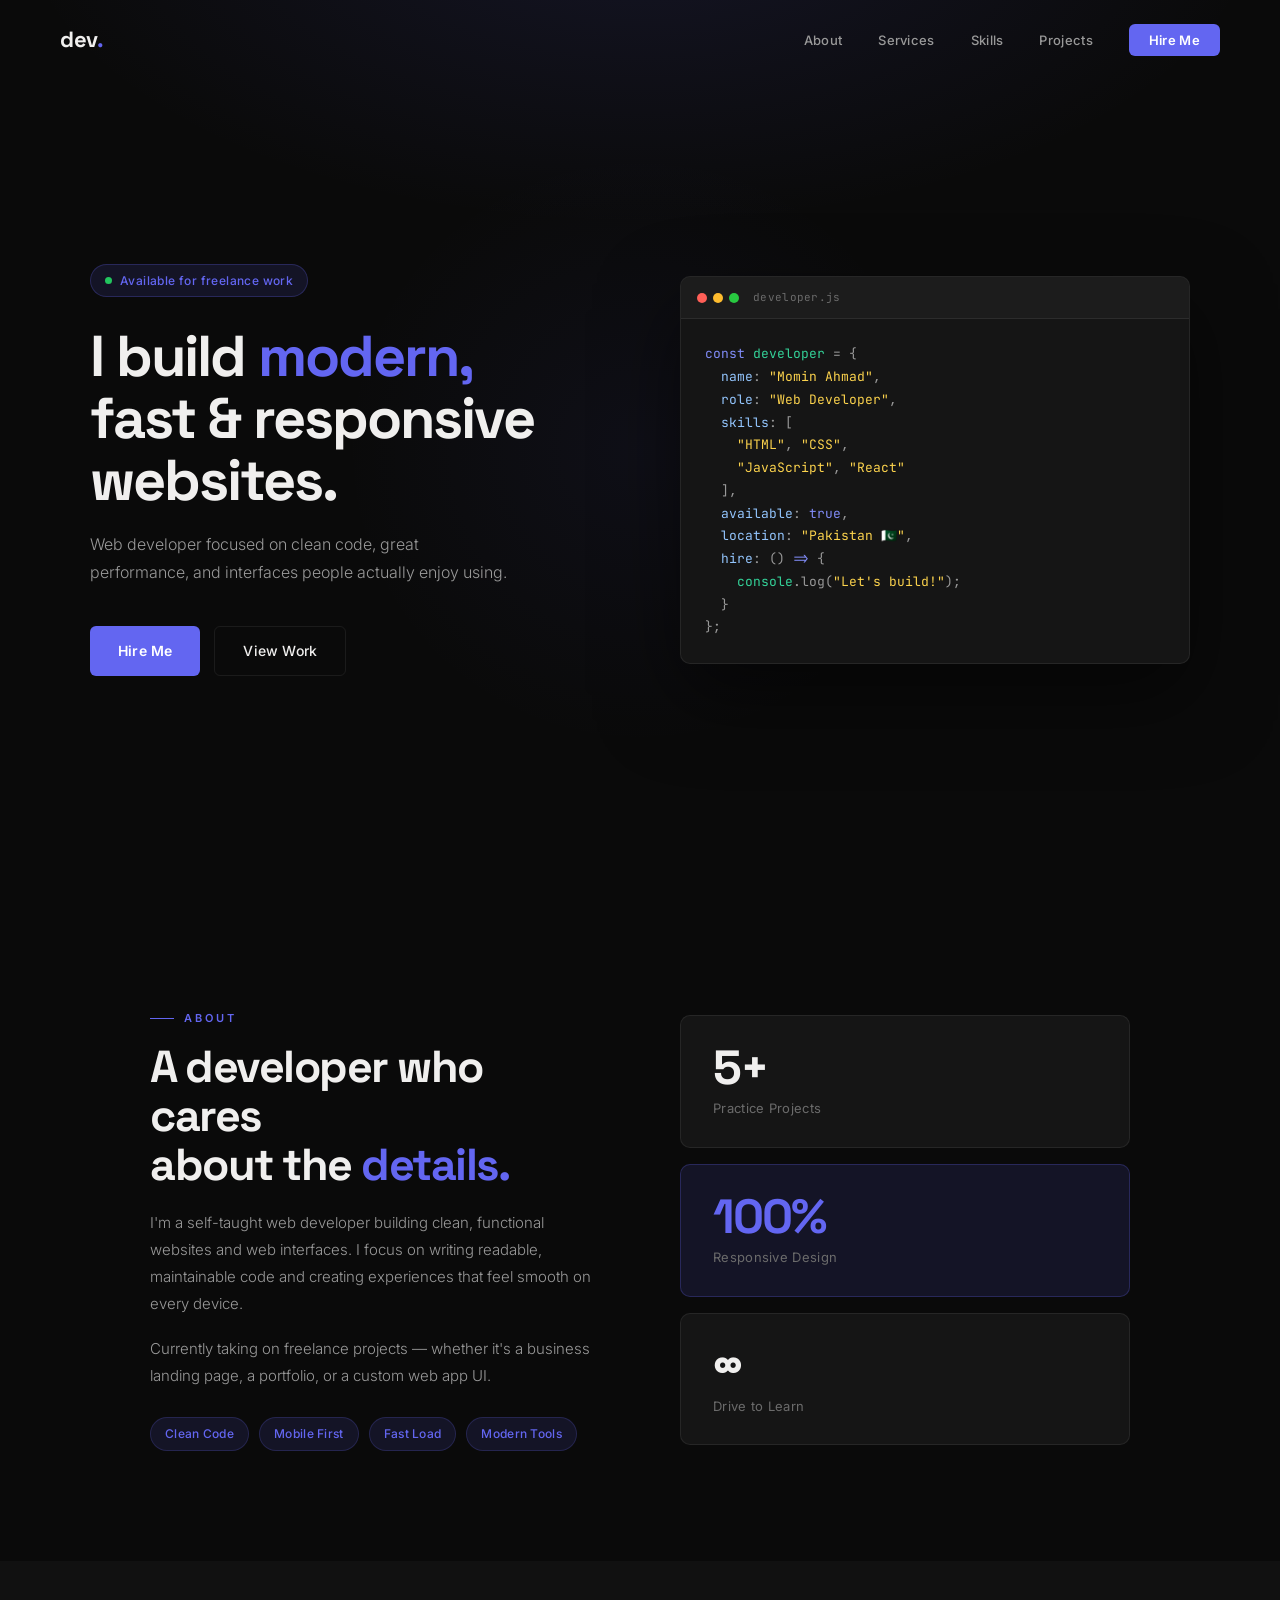
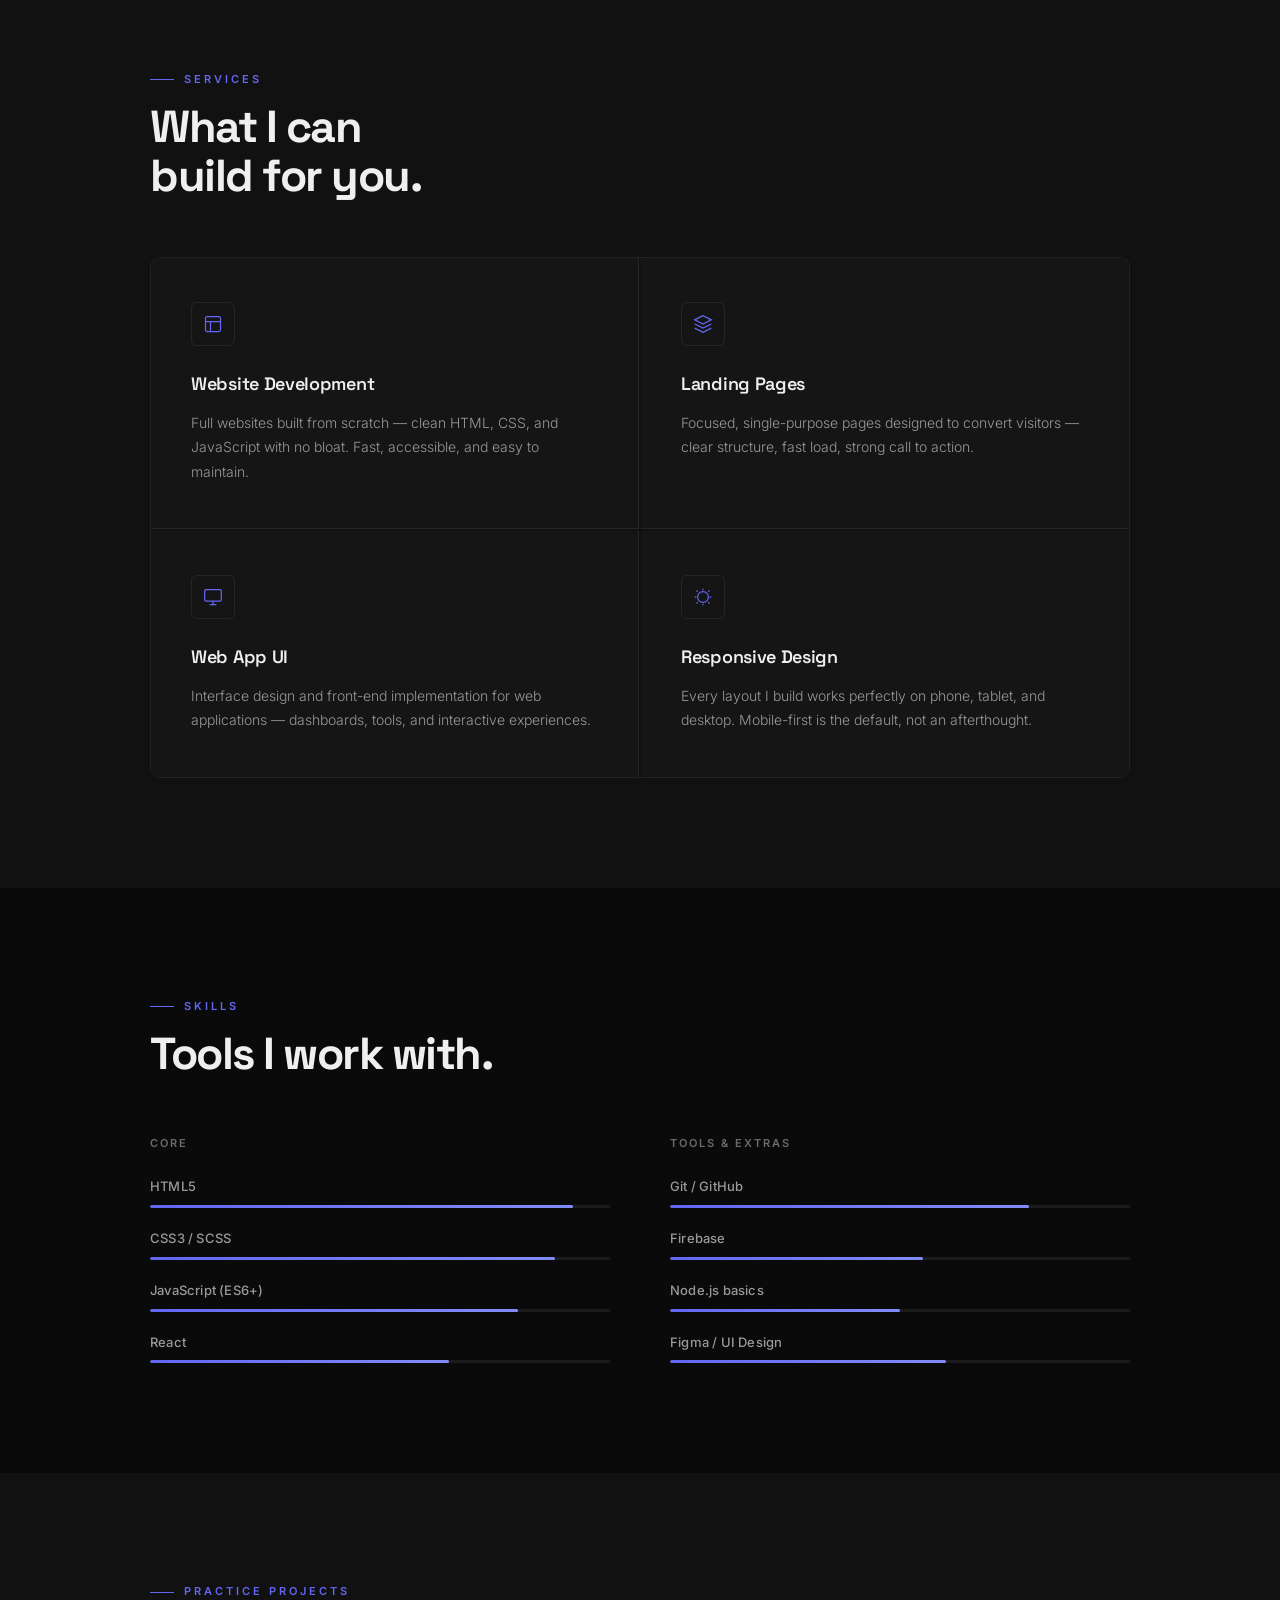
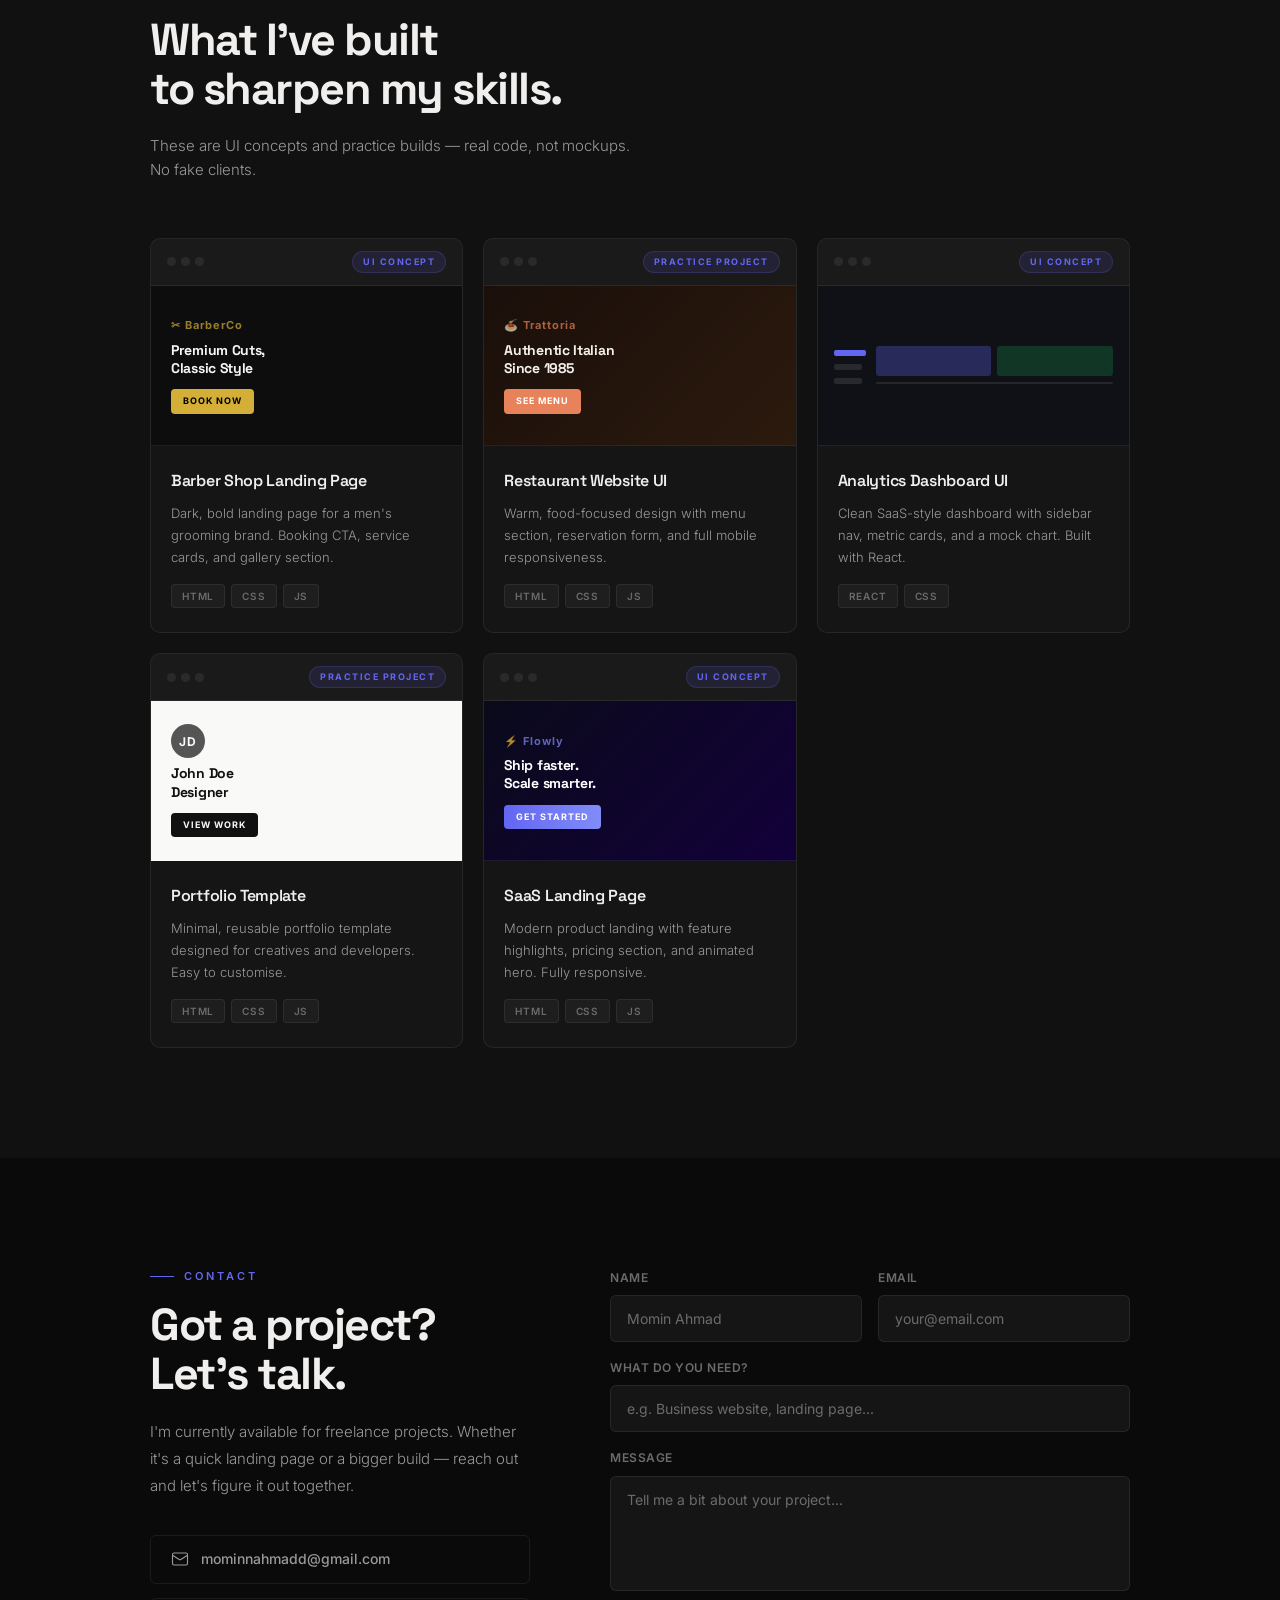
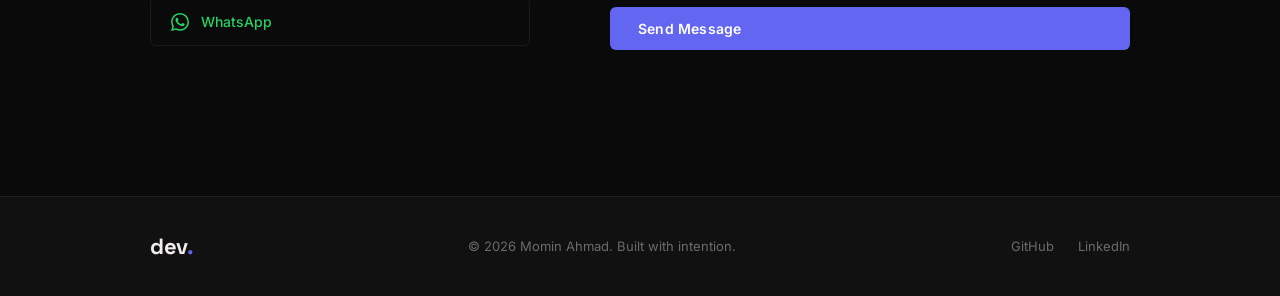
==== index.html @ bde713b8 "Add files via upload" ====
<!DOCTYPE html>
<html lang="en">
<head>
  <meta charset="UTF-8">
  <meta name="viewport" content="width=device-width, initial-scale=1.0">
  <title>YMomin Ahmad — Web Developer</title>
  <link rel="preconnect" href="https://fonts.googleapis.com">
  <link rel="preconnect" href="https://fonts.gstatic.com" crossorigin>
  <link href="https://fonts.googleapis.com/css2?family=Space+Grotesk:wght@300;400;500;600;700&family=Inter:wght@300;400;500&family=JetBrains+Mono:wght@400;500&display=swap" rel="stylesheet">
  <link rel="stylesheet" href="style.css">
</head>
<body>

  <!-- NAV -->
  <nav id="navbar">
    <a href="#home" class="nav-logo">dev<span class="logo-dot">.</span></a>
    <button class="hamburger" id="hamburger" aria-label="Toggle menu">
      <span></span><span></span><span></span>
    </button>
    <ul class="nav-links" id="navLinks">
      <li><a href="#about">About</a></li>
      <li><a href="#services">Services</a></li>
      <li><a href="#skills">Skills</a></li>
      <li><a href="#projects">Projects</a></li>
      <li><a href="#contact" class="nav-hire">Hire Me</a></li>
    </ul>
  </nav>
  <div class="nav-backdrop" id="navBackdrop"></div>

  <!-- HERO -->
  <section id="home">
    <div class="hero-noise"></div>
    <div class="hero-glow"></div>
    <div class="hero-content">
      <div class="hero-left">
        <div class="hero-tag">
          <span class="pulse-dot"></span>
          Available for freelance work
        </div>
        <h1 class="hero-heading">
          I build <span class="accent-text">modern,</span><br>
          fast &amp; responsive<br>
          websites.
        </h1>
        <p class="hero-sub">
          Web developer focused on clean code, great performance,
          and interfaces people actually enjoy using.
        </p>
        <div class="hero-actions">
          <a href="#contact" class="btn-primary">Hire Me</a>
          <a href="#projects" class="btn-ghost">View Work</a>
        </div>
      </div>
      <div class="hero-right">
        <div class="code-card">
          <div class="code-card-header">
            <span class="dot red"></span>
            <span class="dot yellow"></span>
            <span class="dot green"></span>
            <span class="code-filename">developer.js</span>
          </div>
          <pre class="code-body"><span class="kw">const</span> <span class="fn">developer</span> = {
  <span class="prop">name</span>: <span class="str">"Momin Ahmad"</span>,
  <span class="prop">role</span>: <span class="str">"Web Developer"</span>,
  <span class="prop">skills</span>: [
    <span class="str">"HTML"</span>, <span class="str">"CSS"</span>,
    <span class="str">"JavaScript"</span>, <span class="str">"React"</span>
  ],
  <span class="prop">available</span>: <span class="kw">true</span>,
  <span class="prop">location</span>: <span class="str">"Pakistan 🇵🇰"</span>,
  <span class="prop">hire</span>: () <span class="kw">=></span> {
    <span class="fn">console</span>.log(<span class="str">"Let's build!"</span>);
  }
};</pre>
        </div>
      </div>
    </div>
    
  </section>

  <!-- ABOUT -->
  <section id="about">
    <div class="container">
      <div class="about-grid">
        <div class="about-left reveal">
          <p class="section-eyebrow">About</p>
          <h2 class="section-heading">A developer who cares<br>about the <em>details.</em></h2>
          <p class="body-text">
            I'm a self-taught web developer building clean, functional websites
            and web interfaces. I focus on writing readable, maintainable code
            and creating experiences that feel smooth on every device.
          </p>
          <p class="body-text">
            Currently taking on freelance projects — whether it's a business
            landing page, a portfolio, or a custom web app UI.
          </p>
          <div class="about-chips">
            <span class="chip">Clean Code</span>
            <span class="chip">Mobile First</span>
            <span class="chip">Fast Load</span>
            <span class="chip">Modern Tools</span>
          </div>
        </div>
        <div class="about-right reveal reveal-delay">
          <div class="stat-stack">
            <div class="stat-box">
              <div class="stat-num">5+</div>
              <div class="stat-label">Practice Projects</div>
            </div>
            <div class="stat-box accent-box">
              <div class="stat-num">100%</div>
              <div class="stat-label">Responsive Design</div>
            </div>
            <div class="stat-box">
              <div class="stat-num">∞</div>
              <div class="stat-label">Drive to Learn</div>
            </div>
          </div>
        </div>
      </div>
    </div>
  </section>

  <!-- SERVICES -->
  <section id="services" class="alt-bg">
    <div class="container">
      <p class="section-eyebrow reveal">Services</p>
      <h2 class="section-heading reveal">What I can<br>build for you.</h2>
      <div class="services-grid">

        <div class="service-card reveal">
          <div class="svc-icon">
            <svg viewBox="0 0 24 24" fill="none" stroke="currentColor" stroke-width="1.5"><rect x="3" y="3" width="18" height="18" rx="2"/><path d="M3 9h18"/><path d="M9 21V9"/></svg>
          </div>
          <h3 class="svc-title">Website Development</h3>
          <p class="svc-desc">Full websites built from scratch — clean HTML, CSS, and JavaScript with no bloat. Fast, accessible, and easy to maintain.</p>
        </div>

        <div class="service-card reveal reveal-delay">
          <div class="svc-icon">
            <svg viewBox="0 0 24 24" fill="none" stroke="currentColor" stroke-width="1.5"><path d="M12 2L2 7l10 5 10-5-10-5z"/><path d="M2 17l10 5 10-5"/><path d="M2 12l10 5 10-5"/></svg>
          </div>
          <h3 class="svc-title">Landing Pages</h3>
          <p class="svc-desc">Focused, single-purpose pages designed to convert visitors — clear structure, fast load, strong call to action.</p>
        </div>

        <div class="service-card reveal reveal-delay-2">
          <div class="svc-icon">
            <svg viewBox="0 0 24 24" fill="none" stroke="currentColor" stroke-width="1.5"><rect x="2" y="3" width="20" height="14" rx="2"/><path d="M8 21h8M12 17v4"/></svg>
          </div>
          <h3 class="svc-title">Web App UI</h3>
          <p class="svc-desc">Interface design and front-end implementation for web applications — dashboards, tools, and interactive experiences.</p>
        </div>

        <div class="service-card reveal">
          <div class="svc-icon">
            <svg viewBox="0 0 24 24" fill="none" stroke="currentColor" stroke-width="1.5"><path d="M12 18.5A6.5 6.5 0 1 0 12 5.5a6.5 6.5 0 0 0 0 13z"/><path d="M12 2v2M12 20v2M4.22 4.22l1.42 1.42M18.36 18.36l1.42 1.42M2 12h2M20 12h2M4.22 19.78l1.42-1.42M18.36 5.64l1.42-1.42"/></svg>
          </div>
          <h3 class="svc-title">Responsive Design</h3>
          <p class="svc-desc">Every layout I build works perfectly on phone, tablet, and desktop. Mobile-first is the default, not an afterthought.</p>
        </div>

      </div>
    </div>
  </section>

  <!-- SKILLS -->
  <section id="skills">
    <div class="container">
      <p class="section-eyebrow reveal">Skills</p>
      <h2 class="section-heading reveal">Tools I work with.</h2>
      <div class="skills-wrapper">
        <div class="skills-column reveal">
          <div class="skill-group-label">Core</div>
          <div class="skill-row">
            <div class="skill-item">
              <span class="skill-name">HTML5</span>
              <div class="skill-bar"><div class="skill-fill" style="--w:92%"></div></div>
            </div>
            <div class="skill-item">
              <span class="skill-name">CSS3 / SCSS</span>
              <div class="skill-bar"><div class="skill-fill" style="--w:88%"></div></div>
            </div>
            <div class="skill-item">
              <span class="skill-name">JavaScript (ES6+)</span>
              <div class="skill-bar"><div class="skill-fill" style="--w:80%"></div></div>
            </div>
            <div class="skill-item">
              <span class="skill-name">React</span>
              <div class="skill-bar"><div class="skill-fill" style="--w:65%"></div></div>
            </div>
          </div>
        </div>
        <div class="skills-column reveal reveal-delay">
          <div class="skill-group-label">Tools &amp; Extras</div>
          <div class="skill-row">
            <div class="skill-item">
              <span class="skill-name">Git / GitHub</span>
              <div class="skill-bar"><div class="skill-fill" style="--w:78%"></div></div>
            </div>
            <div class="skill-item">
              <span class="skill-name">Firebase</span>
              <div class="skill-bar"><div class="skill-fill" style="--w:55%"></div></div>
            </div>
            <div class="skill-item">
              <span class="skill-name">Node.js basics</span>
              <div class="skill-bar"><div class="skill-fill" style="--w:50%"></div></div>
            </div>
            <div class="skill-item">
              <span class="skill-name">Figma / UI Design</span>
              <div class="skill-bar"><div class="skill-fill" style="--w:60%"></div></div>
            </div>
          </div>
        </div>
      </div>
    </div>
  </section>

  <!-- PRACTICE PROJECTS -->
  <section id="projects" class="alt-bg">
    <div class="container">
      <p class="section-eyebrow reveal">Practice Projects</p>
      <h2 class="section-heading reveal">What I've built<br>to sharpen my skills.</h2>
      <p class="section-sub reveal">These are UI concepts and practice builds — real code, not mockups. No fake clients.</p>

      <div class="projects-grid">

        <div class="project-card reveal">
          <div class="project-top">
            <div class="project-window">
              <span></span><span></span><span></span>
            </div>
            <span class="project-badge">UI Concept</span>
          </div>
          <div class="project-preview barber-preview">
            <div class="preview-inner">
              <div class="preview-logo">✂ BarberCo</div>
              <div class="preview-headline">Premium Cuts,<br>Classic Style</div>
              <div class="preview-btn">Book Now</div>
            </div>
          </div>
          <div class="project-body">
            <h3 class="project-title">Barber Shop Landing Page</h3>
            <p class="project-desc">Dark, bold landing page for a men's grooming brand. Booking CTA, service cards, and gallery section.</p>
            <div class="project-tags">
              <span>HTML</span><span>CSS</span><span>JS</span>
            </div>
          </div>
        </div>

        <div class="project-card reveal reveal-delay">
          <div class="project-top">
            <div class="project-window">
              <span></span><span></span><span></span>
            </div>
            <span class="project-badge">Practice Project</span>
          </div>
          <div class="project-preview restaurant-preview">
            <div class="preview-inner">
              <div class="preview-logo">🍝 Trattoria</div>
              <div class="preview-headline">Authentic Italian<br>Since 1985</div>
              <div class="preview-btn">See Menu</div>
            </div>
          </div>
          <div class="project-body">
            <h3 class="project-title">Restaurant Website UI</h3>
            <p class="project-desc">Warm, food-focused design with menu section, reservation form, and full mobile responsiveness.</p>
            <div class="project-tags">
              <span>HTML</span><span>CSS</span><span>JS</span>
            </div>
          </div>
        </div>

        <div class="project-card reveal reveal-delay-2">
          <div class="project-top">
            <div class="project-window">
              <span></span><span></span><span></span>
            </div>
            <span class="project-badge">UI Concept</span>
          </div>
          <div class="project-preview dashboard-preview">
            <div class="preview-inner dash-inner">
              <div class="dash-sidebar">
                <div class="dash-item active-item"></div>
                <div class="dash-item"></div>
                <div class="dash-item"></div>
              </div>
              <div class="dash-main">
                <div class="dash-card c1"></div>
                <div class="dash-card c2"></div>
                <div class="dash-chart"></div>
              </div>
            </div>
          </div>
          <div class="project-body">
            <h3 class="project-title">Analytics Dashboard UI</h3>
            <p class="project-desc">Clean SaaS-style dashboard with sidebar nav, metric cards, and a mock chart. Built with React.</p>
            <div class="project-tags">
              <span>React</span><span>CSS</span>
            </div>
          </div>
        </div>

        <div class="project-card reveal">
          <div class="project-top">
            <div class="project-window">
              <span></span><span></span><span></span>
            </div>
            <span class="project-badge">Practice Project</span>
          </div>
          <div class="project-preview portfolio-preview">
            <div class="preview-inner">
              <div class="preview-logo">JD</div>
              <div class="preview-headline">John Doe<br>Designer</div>
              <div class="preview-btn">View Work</div>
            </div>
          </div>
          <div class="project-body">
            <h3 class="project-title">Portfolio Template</h3>
            <p class="project-desc">Minimal, reusable portfolio template designed for creatives and developers. Easy to customise.</p>
            <div class="project-tags">
              <span>HTML</span><span>CSS</span><span>JS</span>
            </div>
          </div>
        </div>

        <div class="project-card reveal reveal-delay">
          <div class="project-top">
            <div class="project-window">
              <span></span><span></span><span></span>
            </div>
            <span class="project-badge">UI Concept</span>
          </div>
          <div class="project-preview saas-preview">
            <div class="preview-inner">
              <div class="preview-logo">⚡ Flowly</div>
              <div class="preview-headline">Ship faster.<br>Scale smarter.</div>
              <div class="preview-btn">Get Started</div>
            </div>
          </div>
          <div class="project-body">
            <h3 class="project-title">SaaS Landing Page</h3>
            <p class="project-desc">Modern product landing with feature highlights, pricing section, and animated hero. Fully responsive.</p>
            <div class="project-tags">
              <span>HTML</span><span>CSS</span><span>JS</span>
            </div>
          </div>
        </div>

      </div>
    </div>
  </section>

  <!-- CONTACT -->
  <section id="contact">
    <div class="container">
      <div class="contact-grid">
        <div class="contact-left reveal">
          <p class="section-eyebrow">Contact</p>
          <h2 class="section-heading">Got a project?<br>Let's talk.</h2>
          <p class="body-text">I'm currently available for freelance projects. Whether it's a quick landing page or a bigger build — reach out and let's figure it out together.</p>
          <div class="contact-links">
            <a href="mailto:mominnahmadd@gmail.com" class="contact-link">
              <svg viewBox="0 0 24 24" fill="none" stroke="currentColor" stroke-width="1.5"><rect x="2" y="4" width="20" height="16" rx="2"/><path d="m22 7-8.97 5.7a1.94 1.94 0 0 1-2.06 0L2 7"/></svg>
             mominnahmadd@gmail.com
            </a>
            <a href="https://wa.me/923494199269" target="_blank" class="contact-link whatsapp-link">
              <svg viewBox="0 0 24 24" fill="currentColor"><path d="M17.472 14.382c-.297-.149-1.758-.867-2.03-.967-.273-.099-.471-.148-.67.15-.197.297-.767.966-.94 1.164-.173.199-.347.223-.644.075-.297-.15-1.255-.463-2.39-1.475-.883-.788-1.48-1.761-1.653-2.059-.173-.297-.018-.458.13-.606.134-.133.298-.347.446-.52.149-.174.198-.298.298-.497.099-.198.05-.371-.025-.52-.075-.149-.669-1.612-.916-2.207-.242-.579-.487-.5-.669-.51-.173-.008-.371-.01-.57-.01-.198 0-.52.074-.792.372-.272.297-1.04 1.016-1.04 2.479 0 1.462 1.065 2.875 1.213 3.074.149.198 2.096 3.2 5.077 4.487.709.306 1.262.489 1.694.625.712.227 1.36.195 1.871.118.571-.085 1.758-.719 2.006-1.413.248-.694.248-1.289.173-1.413-.074-.124-.272-.198-.57-.347m-5.421 7.403h-.004a9.87 9.87 0 0 1-5.031-1.378l-.361-.214-3.741.982.998-3.648-.235-.374a9.86 9.86 0 0 1-1.51-5.26c.001-5.45 4.436-9.884 9.888-9.884 2.64 0 5.122 1.03 6.988 2.898a9.825 9.825 0 0 1 2.893 6.994c-.003 5.45-4.437 9.884-9.885 9.884m8.413-18.297A11.815 11.815 0 0 0 12.05 0C5.495 0 .16 5.335.157 11.892c0 2.096.547 4.142 1.588 5.945L.057 24l6.305-1.654a11.882 11.882 0 0 0 5.683 1.448h.005c6.554 0 11.89-5.335 11.893-11.893a11.821 11.821 0 0 0-3.48-8.413z"/></svg>
              WhatsApp
            </a>
          </div>
        </div>
        <div class="contact-right reveal reveal-delay">
          <form class="contact-form" id="contactForm">
            <div class="field-row">
              <div class="field">
                <label for="fname">Name</label>
                <input type="text" id="fname" placeholder="Momin Ahmad" required>
              </div>
              <div class="field">
                <label for="femail">Email</label>
                <input type="email" id="femail" placeholder="your@email.com" required>
              </div>
            </div>
            <div class="field">
              <label for="fsubject">What do you need?</label>
              <input type="text" id="fsubject" placeholder="e.g. Business website, landing page...">
            </div>
            <div class="field">
              <label for="fmessage">Message</label>
              <textarea id="fmessage" rows="5" placeholder="Tell me a bit about your project..." required></textarea>
            </div>
            <button type="submit" class="btn-primary" id="submitBtn">Send Message</button>
            <p class="form-msg" id="formMsg"></p>
          </form>
        </div>
      </div>
    </div>
  </section>

  <!-- FOOTER -->
  <footer>
    <div class="container footer-inner">
      <a href="#home" class="nav-logo">dev<span class="logo-dot">.</span></a>
      <p class="footer-copy">© 2026 Momin Ahmad. Built with intention.</p>
      <div class="footer-links">
        <a href="https://github.com/" target="_blank">GitHub</a>
        <a href="https://linkedin.com/" target="_blank">LinkedIn</a>
      </div>
    </div>
  </footer>

  <script src="script.js"></script>
</body>
</html>
---- style.css ----
/* ===========================
   TOKENS
=========================== */
:root {
  --bg: #0A0A0A;
  --bg-alt: #111111;
  --bg-card: #151515;
  --border: rgba(255,255,255,0.07);
  --border-hover: rgba(99,102,241,0.4);
  --accent: #6366F1;
  --accent-dim: rgba(99,102,241,0.12);
  --accent-glow: rgba(99,102,241,0.25);
  --text: #F0EFEE;
  --muted: #6B6B6B;
  --muted-light: #999;
  --font-display: 'Space Grotesk', sans-serif;
  --font-body: 'Inter', sans-serif;
  --font-mono: 'JetBrains Mono', monospace;
  --radius: 10px;
  --radius-sm: 6px;
  --transition: 0.25s ease;
  --max-w: 1100px;
}

/* ===========================
   BASE
=========================== */
*, *::before, *::after { margin: 0; padding: 0; box-sizing: border-box; }

html { scroll-behavior: smooth; }

body {
  font-family: var(--font-body);
  background: var(--bg);
  color: var(--text);
  overflow-x: hidden;
  line-height: 1.6;
  -webkit-font-smoothing: antialiased;
}

::selection { background: var(--accent); color: #fff; }

img { display: block; max-width: 100%; }

a { color: inherit; text-decoration: none; }

/* ===========================
   NAV
=========================== */
#navbar {
  position: fixed;
  top: 0; left: 0; right: 0;
  z-index: 100;
  display: flex;
  align-items: center;
  justify-content: space-between;
  padding: 22px 60px;
  transition: background var(--transition), padding var(--transition), border-color var(--transition);
  border-bottom: 1px solid transparent;
}

#navbar.scrolled {
  background: rgba(10,10,10,0.92);
  backdrop-filter: blur(16px);
  -webkit-backdrop-filter: blur(16px);
  padding: 16px 60px;
  border-bottom-color: var(--border);
}

.nav-logo {
  font-family: var(--font-display);
  font-size: 22px;
  font-weight: 700;
  letter-spacing: -0.5px;
  color: var(--text);
}
.logo-dot { color: var(--accent); }

.nav-links {
  display: flex;
  align-items: center;
  gap: 36px;
  list-style: none;
}

.nav-links a {
  font-size: 13px;
  font-weight: 500;
  color: var(--muted-light);
  letter-spacing: 0.3px;
  transition: color var(--transition);
}
.nav-links a:hover { color: var(--text); }

.nav-hire {
  background: var(--accent);
  color: #fff !important;
  padding: 8px 20px;
  border-radius: var(--radius-sm);
  font-weight: 600 !important;
  transition: opacity var(--transition) !important;
}
.nav-hire:hover { opacity: 0.85; }

.hamburger {
  display: none;
  flex-direction: column;
  gap: 5px;
  background: none;
  border: 1px solid var(--border);
  border-radius: var(--radius-sm);
  padding: 9px 10px;
  cursor: pointer;
  z-index: 101;
}
.hamburger span {
  display: block;
  width: 20px;
  height: 1.5px;
  background: var(--text);
  border-radius: 2px;
  transition: transform 0.3s, opacity 0.3s;
}
.hamburger.open span:nth-child(1) { transform: translateY(6.5px) rotate(45deg); }
.hamburger.open span:nth-child(2) { opacity: 0; }
.hamburger.open span:nth-child(3) { transform: translateY(-6.5px) rotate(-45deg); }

.nav-backdrop {
  display: none;
  position: fixed; inset: 0;
  background: rgba(0,0,0,0.65);
  z-index: 99;
}
.nav-backdrop.show { display: block; }

/* ===========================
   HERO
=========================== */
#home {
  min-height: 100vh;
  display: flex;
  align-items: center;
  position: relative;
  padding: 120px 60px 80px;
  overflow: hidden;
}

.hero-noise {
  position: absolute; inset: 0; z-index: 0;
  background-image:
    radial-gradient(ellipse 70% 50% at 50% -10%, rgba(99,102,241,0.12) 0%, transparent 70%);
}

.hero-glow {
  position: absolute;
  width: 600px; height: 600px;
  border-radius: 50%;
  background: radial-gradient(circle, rgba(99,102,241,0.06) 0%, transparent 70%);
  top: 50%; left: 50%;
  transform: translate(-50%, -50%);
  pointer-events: none;
}

.hero-content {
  position: relative; z-index: 2;
  max-width: var(--max-w);
  width: 100%;
  margin: 0 auto;
  display: grid;
  grid-template-columns: 1fr 1fr;
  gap: 80px;
  align-items: center;
}

.hero-tag {
  display: inline-flex;
  align-items: center;
  gap: 8px;
  font-size: 12px;
  font-weight: 500;
  color: var(--accent);
  background: var(--accent-dim);
  border: 1px solid rgba(99,102,241,0.25);
  padding: 6px 14px;
  border-radius: 100px;
  letter-spacing: 0.4px;
  margin-bottom: 28px;
}

.pulse-dot {
  width: 7px; height: 7px;
  border-radius: 50%;
  background: #22c55e;
  animation: pulse 2s infinite;
}

@keyframes pulse {
  0%, 100% { box-shadow: 0 0 0 0 rgba(34,197,94,0.5); }
  50% { box-shadow: 0 0 0 5px rgba(34,197,94,0); }
}

.hero-heading {
  font-family: var(--font-display);
  font-size: clamp(36px, 4.5vw, 62px);
  font-weight: 700;
  line-height: 1.08;
  letter-spacing: -2px;
  margin-bottom: 20px;
  color: var(--text);
}

.accent-text { color: var(--accent); }

.hero-sub {
  font-size: 16px;
  color: var(--muted-light);
  line-height: 1.7;
  font-weight: 300;
  max-width: 420px;
  margin-bottom: 40px;
}

.hero-actions {
  display: flex;
  gap: 14px;
  flex-wrap: wrap;
}

/* ===========================
   BUTTONS
=========================== */
.btn-primary {
  display: inline-flex;
  align-items: center;
  gap: 8px;
  background: var(--accent);
  color: #fff;
  font-family: var(--font-body);
  font-size: 14px;
  font-weight: 600;
  padding: 13px 28px;
  border-radius: var(--radius-sm);
  border: none;
  cursor: pointer;
  transition: opacity var(--transition), transform var(--transition);
  letter-spacing: 0.2px;
}
.btn-primary:hover { opacity: 0.88; transform: translateY(-1px); }

.btn-ghost {
  display: inline-flex;
  align-items: center;
  gap: 8px;
  background: transparent;
  color: var(--text);
  font-size: 14px;
  font-weight: 500;
  padding: 13px 28px;
  border-radius: var(--radius-sm);
  border: 1px solid var(--border);
  transition: border-color var(--transition), color var(--transition), transform var(--transition);
  letter-spacing: 0.2px;
}
.btn-ghost:hover { border-color: rgba(99,102,241,0.5); color: var(--accent); transform: translateY(-1px); }

/* ===========================
   CODE CARD (HERO)
=========================== */
.code-card {
  background: var(--bg-card);
  border: 1px solid var(--border);
  border-radius: var(--radius);
  overflow: hidden;
  box-shadow: 0 32px 80px rgba(0,0,0,0.5);
  transition: transform 0.4s ease, box-shadow 0.4s ease;
}
.code-card:hover {
  transform: translateY(-6px) rotate(-0.5deg);
  box-shadow: 0 48px 100px rgba(0,0,0,0.6), 0 0 0 1px rgba(99,102,241,0.15);
}

.code-card-header {
  display: flex;
  align-items: center;
  gap: 6px;
  padding: 12px 16px;
  background: rgba(255,255,255,0.03);
  border-bottom: 1px solid var(--border);
}
.dot { width: 10px; height: 10px; border-radius: 50%; }
.dot.red { background: #ff5f57; }
.dot.yellow { background: #febc2e; }
.dot.green { background: #28c840; }

.code-filename {
  font-family: var(--font-mono);
  font-size: 11px;
  color: var(--muted);
  margin-left: 8px;
  letter-spacing: 0.3px;
}

.code-body {
  font-family: var(--font-mono);
  font-size: 13px;
  line-height: 1.75;
  padding: 24px;
  overflow-x: auto;
  color: var(--muted-light);
  white-space: pre;
}

/* Syntax highlighting */
.kw { color: #818CF8; }
.fn { color: #34D399; }
.str { color: #FCD34D; }
.prop { color: #93C5FD; }

/* ===========================
   SCROLL HINT
=========================== */
.scroll-hint {
  position: absolute;
  bottom: 40px; left: 60px;
  display: flex;
  flex-direction: column;
  align-items: flex-start;
  gap: 8px;
  z-index: 2;
}
.scroll-hint span {
  font-size: 10px;
  letter-spacing: 3px;
  text-transform: uppercase;
  color: var(--muted);
}
.scroll-bar {
  width: 1px;
  height: 48px;
  background: linear-gradient(to bottom, var(--accent), transparent);
  animation: scrollAnim 1.8s ease-in-out infinite;
}
@keyframes scrollAnim {
  0% { transform: scaleY(0); transform-origin: top; }
  50% { transform: scaleY(1); transform-origin: top; }
  51% { transform-origin: bottom; }
  100% { transform: scaleY(0); transform-origin: bottom; }
}

/* ===========================
   LAYOUT HELPERS
=========================== */
.container {
  max-width: var(--max-w);
  margin: 0 auto;
  padding: 0 60px;
}

section { padding: 110px 0; }

.alt-bg { background: var(--bg-alt); }

/* ===========================
   SECTION TYPE
=========================== */
.section-eyebrow {
  font-size: 11px;
  font-weight: 600;
  letter-spacing: 3px;
  text-transform: uppercase;
  color: var(--accent);
  margin-bottom: 14px;
  display: flex;
  align-items: center;
  gap: 10px;
}
.section-eyebrow::before {
  content: '';
  display: block;
  width: 24px;
  height: 1px;
  background: var(--accent);
}

.section-heading {
  font-family: var(--font-display);
  font-size: clamp(28px, 3.5vw, 50px);
  font-weight: 700;
  line-height: 1.1;
  letter-spacing: -1.5px;
  margin-bottom: 20px;
  color: var(--text);
}
.section-heading em {
  font-style: normal;
  color: var(--accent);
}

.section-sub {
  font-size: 15px;
  color: var(--muted-light);
  font-weight: 300;
  margin-bottom: 56px;
  max-width: 500px;
}

.body-text {
  font-size: 15px;
  color: var(--muted-light);
  line-height: 1.8;
  font-weight: 300;
  margin-bottom: 18px;
}

/* ===========================
   ABOUT
=========================== */
.about-grid {
  display: grid;
  grid-template-columns: 1fr 1fr;
  gap: 80px;
  align-items: center;
}

.about-chips {
  display: flex;
  flex-wrap: wrap;
  gap: 10px;
  margin-top: 28px;
}
.chip {
  font-size: 12px;
  font-weight: 500;
  color: var(--accent);
  background: var(--accent-dim);
  border: 1px solid rgba(99,102,241,0.2);
  padding: 6px 14px;
  border-radius: 100px;
  letter-spacing: 0.3px;
}

.stat-stack {
  display: flex;
  flex-direction: column;
  gap: 16px;
}

.stat-box {
  background: var(--bg-card);
  border: 1px solid var(--border);
  border-radius: var(--radius);
  padding: 28px 32px;
  transition: border-color var(--transition);
}
.stat-box:hover { border-color: var(--border-hover); }

.accent-box {
  background: var(--accent-dim);
  border-color: rgba(99,102,241,0.25);
}

.stat-num {
  font-family: var(--font-display);
  font-size: 48px;
  font-weight: 700;
  color: var(--text);
  line-height: 1;
  letter-spacing: -2px;
  margin-bottom: 6px;
}
.accent-box .stat-num { color: var(--accent); }

.stat-label {
  font-size: 13px;
  color: var(--muted);
  font-weight: 400;
  letter-spacing: 0.3px;
}

/* ===========================
   SERVICES
=========================== */
.services-grid {
  display: grid;
  grid-template-columns: repeat(2, 1fr);
  gap: 2px;
  margin-top: 56px;
  border-radius: var(--radius);
  overflow: hidden;
  border: 1px solid var(--border);
}

.service-card {
  background: var(--bg-card);
  padding: 44px 40px;
  position: relative;
  overflow: hidden;
  transition: background var(--transition);
  border-right: 1px solid var(--border);
  border-bottom: 1px solid var(--border);
}
.service-card:nth-child(2n) { border-right: none; }
.service-card:nth-last-child(-n+2) { border-bottom: none; }

.service-card::before {
  content: '';
  position: absolute;
  top: 0; left: 0; right: 0;
  height: 2px;
  background: var(--accent);
  transform: scaleX(0);
  transform-origin: left;
  transition: transform 0.35s ease;
}
.service-card:hover { background: #181818; }
.service-card:hover::before { transform: scaleX(1); }

.svc-icon {
  width: 44px; height: 44px;
  border: 1px solid var(--border);
  border-radius: var(--radius-sm);
  display: flex; align-items: center; justify-content: center;
  color: var(--accent);
  margin-bottom: 24px;
  transition: border-color var(--transition), background var(--transition);
}
.service-card:hover .svc-icon {
  border-color: rgba(99,102,241,0.4);
  background: var(--accent-dim);
}
.svc-icon svg { width: 20px; height: 20px; }

.svc-title {
  font-family: var(--font-display);
  font-size: 18px;
  font-weight: 600;
  margin-bottom: 12px;
  letter-spacing: -0.3px;
}
.svc-desc { font-size: 14px; color: var(--muted-light); line-height: 1.75; font-weight: 300; }

/* ===========================
   SKILLS
=========================== */
.skills-wrapper {
  display: grid;
  grid-template-columns: 1fr 1fr;
  gap: 60px;
  margin-top: 56px;
}

.skill-group-label {
  font-size: 11px;
  font-weight: 600;
  letter-spacing: 2px;
  text-transform: uppercase;
  color: var(--muted);
  margin-bottom: 24px;
}

.skill-row { display: flex; flex-direction: column; gap: 20px; }

.skill-item { display: flex; flex-direction: column; gap: 8px; }

.skill-name { font-size: 13px; font-weight: 500; color: var(--muted-light); letter-spacing: 0.2px; }

.skill-bar {
  height: 3px;
  background: var(--border);
  border-radius: 2px;
  overflow: hidden;
}

.skill-fill {
  height: 100%;
  width: 0;
  background: linear-gradient(90deg, var(--accent), #818CF8);
  border-radius: 2px;
  transition: width 1.2s cubic-bezier(0.4, 0, 0.2, 1);
}

.skill-fill.animated { width: var(--w); }

/* ===========================
   PROJECTS
=========================== */
.projects-grid {
  display: grid;
  grid-template-columns: repeat(3, 1fr);
  gap: 20px;
  margin-top: 56px;
}

.project-card {
  background: var(--bg-card);
  border: 1px solid var(--border);
  border-radius: var(--radius);
  overflow: hidden;
  transition: border-color var(--transition), transform 0.3s ease, box-shadow 0.3s ease;
}
.project-card:hover {
  border-color: var(--border-hover);
  transform: translateY(-6px);
  box-shadow: 0 24px 60px rgba(0,0,0,0.4);
}

.project-top {
  display: flex;
  align-items: center;
  justify-content: space-between;
  padding: 12px 16px;
  background: rgba(255,255,255,0.02);
  border-bottom: 1px solid var(--border);
}
.project-window { display: flex; gap: 5px; }
.project-window span {
  width: 9px; height: 9px; border-radius: 50%; background: var(--border);
}

.project-badge {
  font-size: 9px;
  font-weight: 700;
  letter-spacing: 1.5px;
  text-transform: uppercase;
  color: var(--accent);
  background: var(--accent-dim);
  padding: 3px 10px;
  border-radius: 100px;
  border: 1px solid rgba(99,102,241,0.2);
}

/* Project previews */
.project-preview {
  height: 160px;
  display: flex;
  align-items: center;
  justify-content: center;
  position: relative;
  overflow: hidden;
}

.preview-inner {
  display: flex;
  flex-direction: column;
  align-items: flex-start;
  padding: 20px;
  gap: 6px;
  width: 100%;
}
.preview-logo { font-size: 11px; font-weight: 700; letter-spacing: 1px; opacity: 0.7; }
.preview-headline { font-family: var(--font-display); font-size: 14px; font-weight: 700; line-height: 1.3; letter-spacing: -0.3px; }
.preview-btn {
  font-size: 9px;
  font-weight: 700;
  letter-spacing: 1px;
  text-transform: uppercase;
  padding: 5px 12px;
  border-radius: 4px;
  margin-top: 6px;
}

/* Barber preview */
.barber-preview {
  background: #0d0d0d;
  border-bottom: 1px solid var(--border);
}
.barber-preview .preview-logo { color: #d4af37; }
.barber-preview .preview-headline { color: #f5f5f5; }
.barber-preview .preview-btn { background: #d4af37; color: #000; }

/* Restaurant preview */
.restaurant-preview {
  background: linear-gradient(135deg, #1a0f0a, #2c1a0e);
  border-bottom: 1px solid var(--border);
}
.restaurant-preview .preview-logo { color: #e8825a; }
.restaurant-preview .preview-headline { color: #f5f0eb; }
.restaurant-preview .preview-btn { background: #e8825a; color: #fff; }

/* Dashboard preview */
.dashboard-preview {
  background: #0f1117;
  border-bottom: 1px solid var(--border);
}
.dash-inner { flex-direction: row !important; gap: 10px; padding: 12px 16px !important; align-items: stretch !important; }
.dash-sidebar { display: flex; flex-direction: column; gap: 8px; padding-top: 4px; }
.dash-item { width: 28px; height: 6px; background: rgba(255,255,255,0.1); border-radius: 2px; }
.active-item { background: var(--accent); width: 32px; }
.dash-main { flex: 1; display: grid; grid-template-columns: 1fr 1fr; grid-template-rows: auto 1fr; gap: 6px; }
.dash-card { border-radius: 3px; height: 30px; }
.c1 { background: rgba(99,102,241,0.3); }
.c2 { background: rgba(34,197,94,0.2); }
.dash-chart { grid-column: 1 / -1; background: rgba(255,255,255,0.04); border-radius: 3px; border: 1px solid rgba(255,255,255,0.06); }

/* Portfolio preview */
.portfolio-preview {
  background: #f9f9f7;
  border-bottom: 1px solid var(--border);
}
.portfolio-preview .preview-logo {
  width: 34px; height: 34px; background: #111; color: #f9f9f7;
  border-radius: 50%; display: flex; align-items: center; justify-content: center;
  font-size: 12px; font-weight: 700;
}
.portfolio-preview .preview-headline { color: #111; }
.portfolio-preview .preview-btn { background: #111; color: #f9f9f7; }

/* SaaS preview */
.saas-preview {
  background: linear-gradient(135deg, #0a0a1a, #12003a);
  border-bottom: 1px solid var(--border);
}
.saas-preview .preview-logo { color: #818CF8; }
.saas-preview .preview-headline { color: #fff; }
.saas-preview .preview-btn { background: linear-gradient(90deg, #6366F1, #818CF8); color: #fff; }

.project-body { padding: 22px 20px 24px; }

.project-title {
  font-family: var(--font-display);
  font-size: 16px;
  font-weight: 600;
  letter-spacing: -0.3px;
  margin-bottom: 8px;
  color: var(--text);
}

.project-desc {
  font-size: 13px;
  color: var(--muted-light);
  line-height: 1.7;
  font-weight: 300;
  margin-bottom: 16px;
}

.project-tags {
  display: flex;
  flex-wrap: wrap;
  gap: 6px;
}
.project-tags span {
  font-size: 10px;
  font-weight: 600;
  letter-spacing: 0.8px;
  text-transform: uppercase;
  color: var(--muted);
  background: rgba(255,255,255,0.04);
  border: 1px solid var(--border);
  padding: 3px 10px;
  border-radius: 4px;
}

/* ===========================
   CONTACT
=========================== */
.contact-grid {
  display: grid;
  grid-template-columns: 1fr 1fr;
  gap: 80px;
  align-items: start;
}

.contact-links {
  display: flex;
  flex-direction: column;
  gap: 14px;
  margin-top: 36px;
}

.contact-link {
  display: inline-flex;
  align-items: center;
  gap: 12px;
  font-size: 14px;
  font-weight: 500;
  color: var(--muted-light);
  border: 1px solid var(--border);
  padding: 12px 20px;
  border-radius: var(--radius-sm);
  transition: border-color var(--transition), color var(--transition), background var(--transition);
}
.contact-link svg { width: 18px; height: 18px; flex-shrink: 0; }
.contact-link:hover { border-color: rgba(99,102,241,0.4); color: var(--accent); background: var(--accent-dim); }

.whatsapp-link { color: #25D366; }
.whatsapp-link svg { color: #25D366; }
.whatsapp-link:hover { border-color: rgba(37,211,102,0.4); color: #25D366; background: rgba(37,211,102,0.08); }

/* Contact form */
.contact-form { display: flex; flex-direction: column; gap: 16px; }

.field-row { display: grid; grid-template-columns: 1fr 1fr; gap: 16px; }

.field { display: flex; flex-direction: column; gap: 8px; }

.field label {
  font-size: 12px;
  font-weight: 600;
  letter-spacing: 0.5px;
  text-transform: uppercase;
  color: var(--muted);
}

.field input,
.field textarea {
  background: var(--bg-card);
  border: 1px solid var(--border);
  border-radius: var(--radius-sm);
  padding: 14px 16px;
  color: var(--text);
  font-family: var(--font-body);
  font-size: 14px;
  outline: none;
  transition: border-color var(--transition);
  resize: none;
}
.field input:focus,
.field textarea:focus { border-color: rgba(99,102,241,0.5); }
.field input::placeholder,
.field textarea::placeholder { color: var(--muted); }

.form-msg {
  font-size: 13px;
  padding: 4px 0;
  min-height: 20px;
  transition: color var(--transition);
}
.form-msg.success { color: #22c55e; }
.form-msg.error { color: #f87171; }

/* ===========================
   FOOTER
=========================== */
footer {
  background: var(--bg-alt);
  border-top: 1px solid var(--border);
  padding: 32px 0;
}
.footer-inner {
  display: flex;
  align-items: center;
  justify-content: space-between;
  flex-wrap: wrap;
  gap: 12px;
}
.footer-copy { font-size: 13px; color: var(--muted); }
.footer-links { display: flex; gap: 24px; }
.footer-links a {
  font-size: 13px;
  color: var(--muted);
  transition: color var(--transition);
}
.footer-links a:hover { color: var(--accent); }

/* ===========================
   REVEAL ANIMATIONS
=========================== */
.reveal {
  opacity: 0;
  transform: translateY(32px);
  transition: opacity 0.7s ease, transform 0.7s ease;
}
.reveal.visible { opacity: 1; transform: translateY(0); }
.reveal-delay { transition-delay: 0.12s; }
.reveal-delay-2 { transition-delay: 0.24s; }

/* ===========================
   MOBILE
=========================== */
@media (max-width: 960px) {
  #navbar { padding: 18px 24px; }
  #navbar.scrolled { padding: 14px 24px; }

  .hamburger { display: flex; }

  .nav-links {
    position: fixed;
    top: 0; right: 0;
    width: min(280px, 78vw);
    height: 100vh;
    background: rgba(12,12,12,0.97);
    backdrop-filter: blur(20px);
    flex-direction: column;
    align-items: flex-start;
    justify-content: flex-start;
    padding: 80px 32px 40px;
    border-left: 1px solid var(--border);
    gap: 0;
    z-index: 100;
    transform: translateX(100%);
    transition: transform 0.35s cubic-bezier(0.4,0,0.2,1);
  }
  .nav-links.open { transform: translateX(0); }
  .nav-links li { width: 100%; border-bottom: 1px solid var(--border); }
  .nav-links li:last-child { border-bottom: none; }
  .nav-links a { display: block; padding: 16px 0; font-size: 15px; }
  .nav-hire { background: none; color: var(--accent) !important; padding: 16px 0; }

  #home { padding: 100px 24px 80px; }
  .hero-content { grid-template-columns: 1fr; gap: 40px; }
  .hero-right { display: none; }
  .hero-heading { font-size: clamp(34px, 8vw, 50px); }
  .scroll-hint { left: 24px; }

  .container { padding: 0 24px; }
  section { padding: 80px 0; }

  .about-grid { grid-template-columns: 1fr; gap: 48px; }
  .stat-stack { flex-direction: row; }
  .stat-box { flex: 1; padding: 20px; }
  .stat-num { font-size: 34px; }

  .services-grid { grid-template-columns: 1fr; border-radius: var(--radius); }
  .service-card { border-right: none; }
  .service-card:nth-last-child(-n+2) { border-bottom: 1px solid var(--border); }
  .service-card:last-child { border-bottom: none; }

  .skills-wrapper { grid-template-columns: 1fr; gap: 40px; }

  .projects-grid { grid-template-columns: 1fr; }

  .contact-grid { grid-template-columns: 1fr; gap: 48px; }
  .field-row { grid-template-columns: 1fr; }

  footer { padding: 28px 0; }
  .footer-inner { flex-direction: column; align-items: flex-start; gap: 8px; }
}

@media (max-width: 640px) {
  .hero-actions { flex-direction: column; }
  .btn-primary, .btn-ghost { width: 100%; justify-content: center; }
  .section-heading { font-size: clamp(24px, 6vw, 36px); }
  .stat-stack { flex-direction: column; }
}

/* Reduced motion */
@media (prefers-reduced-motion: reduce) {
  *, *::before, *::after { transition-duration: 0.01ms !important; animation-duration: 0.01ms !important; }
}
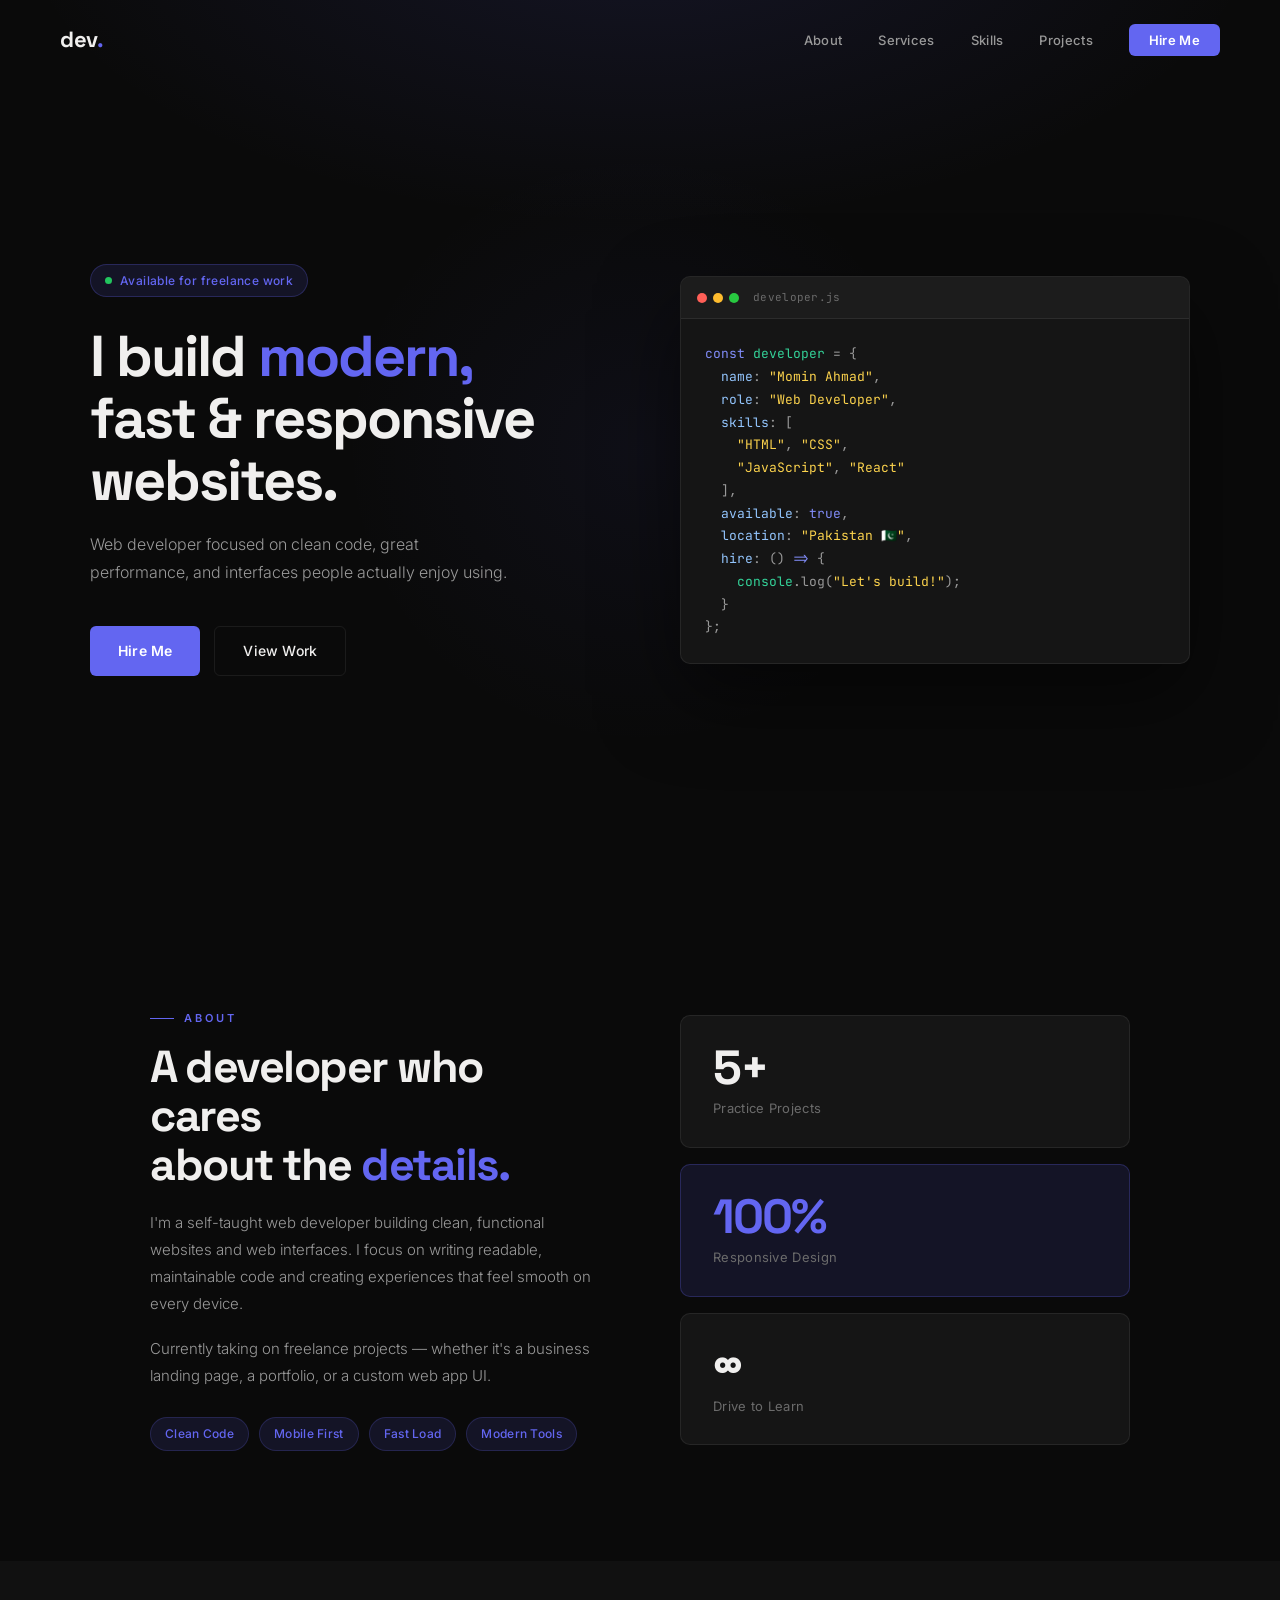
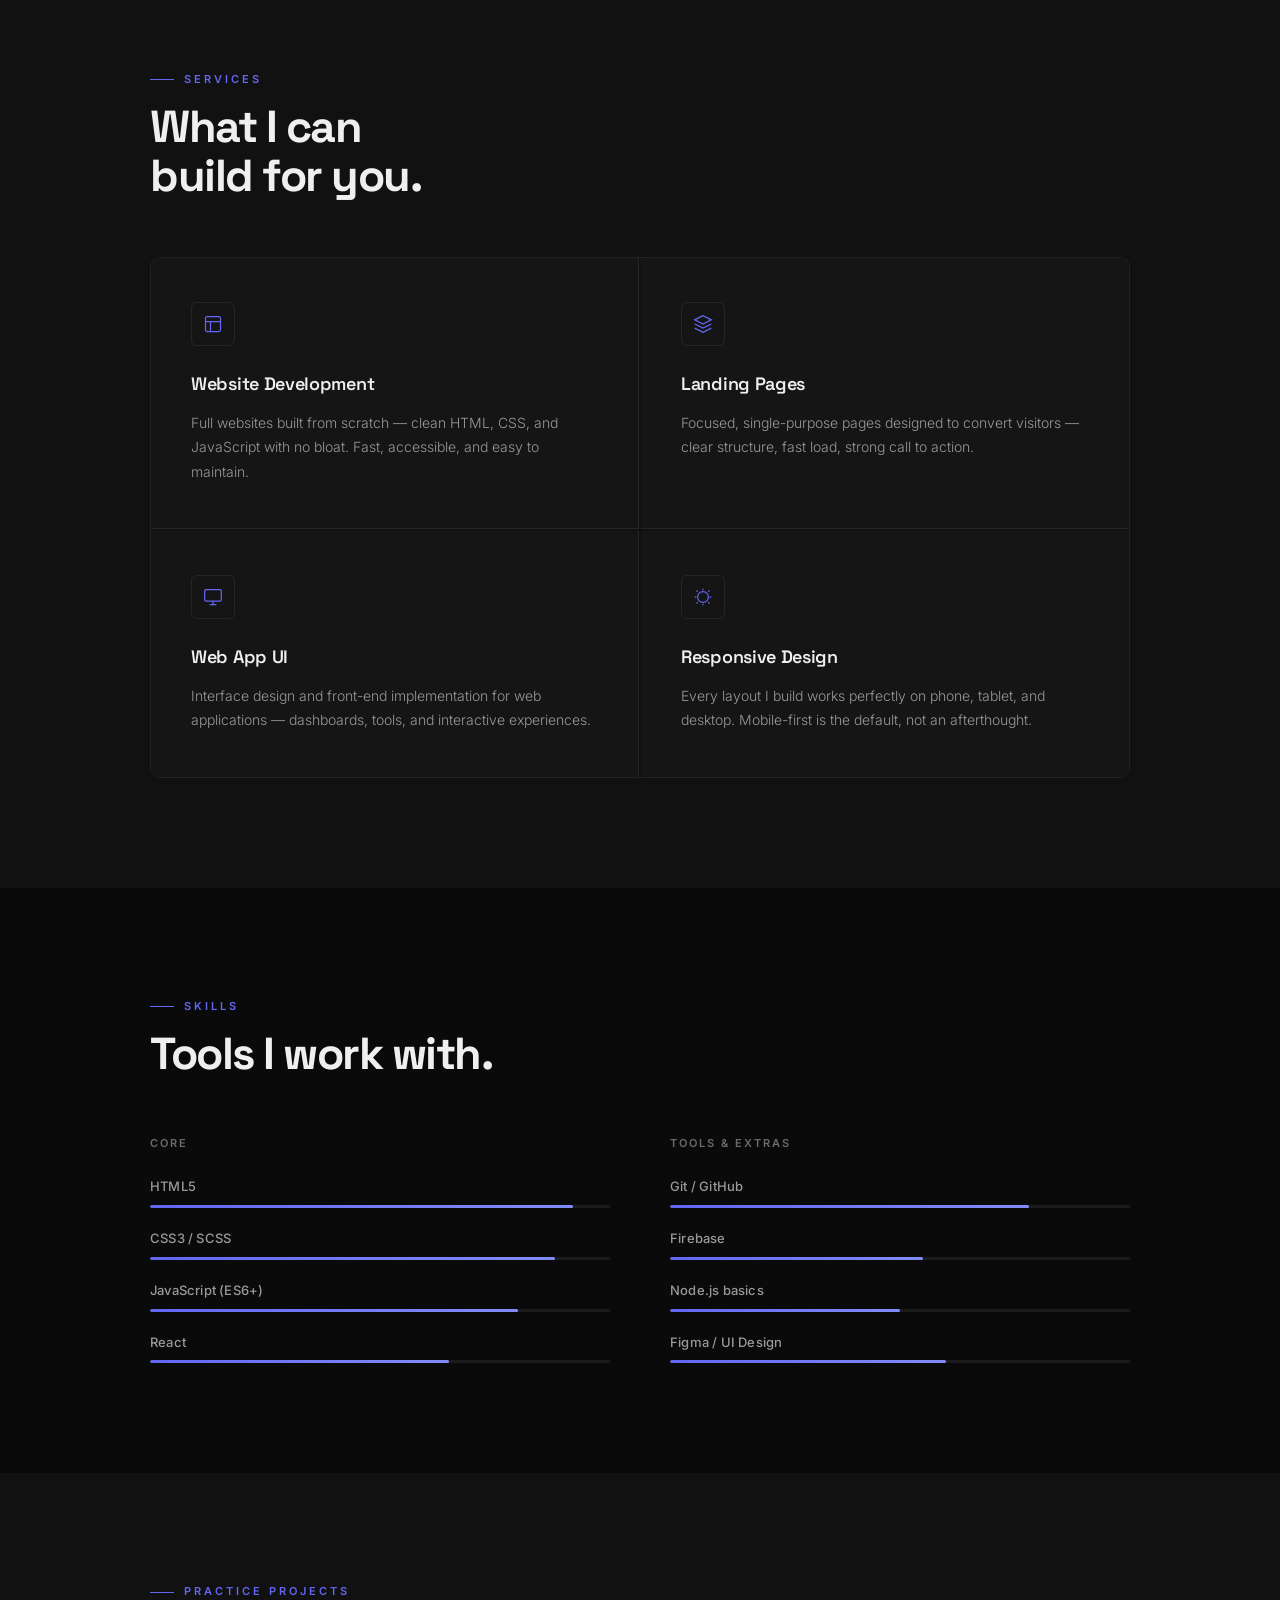
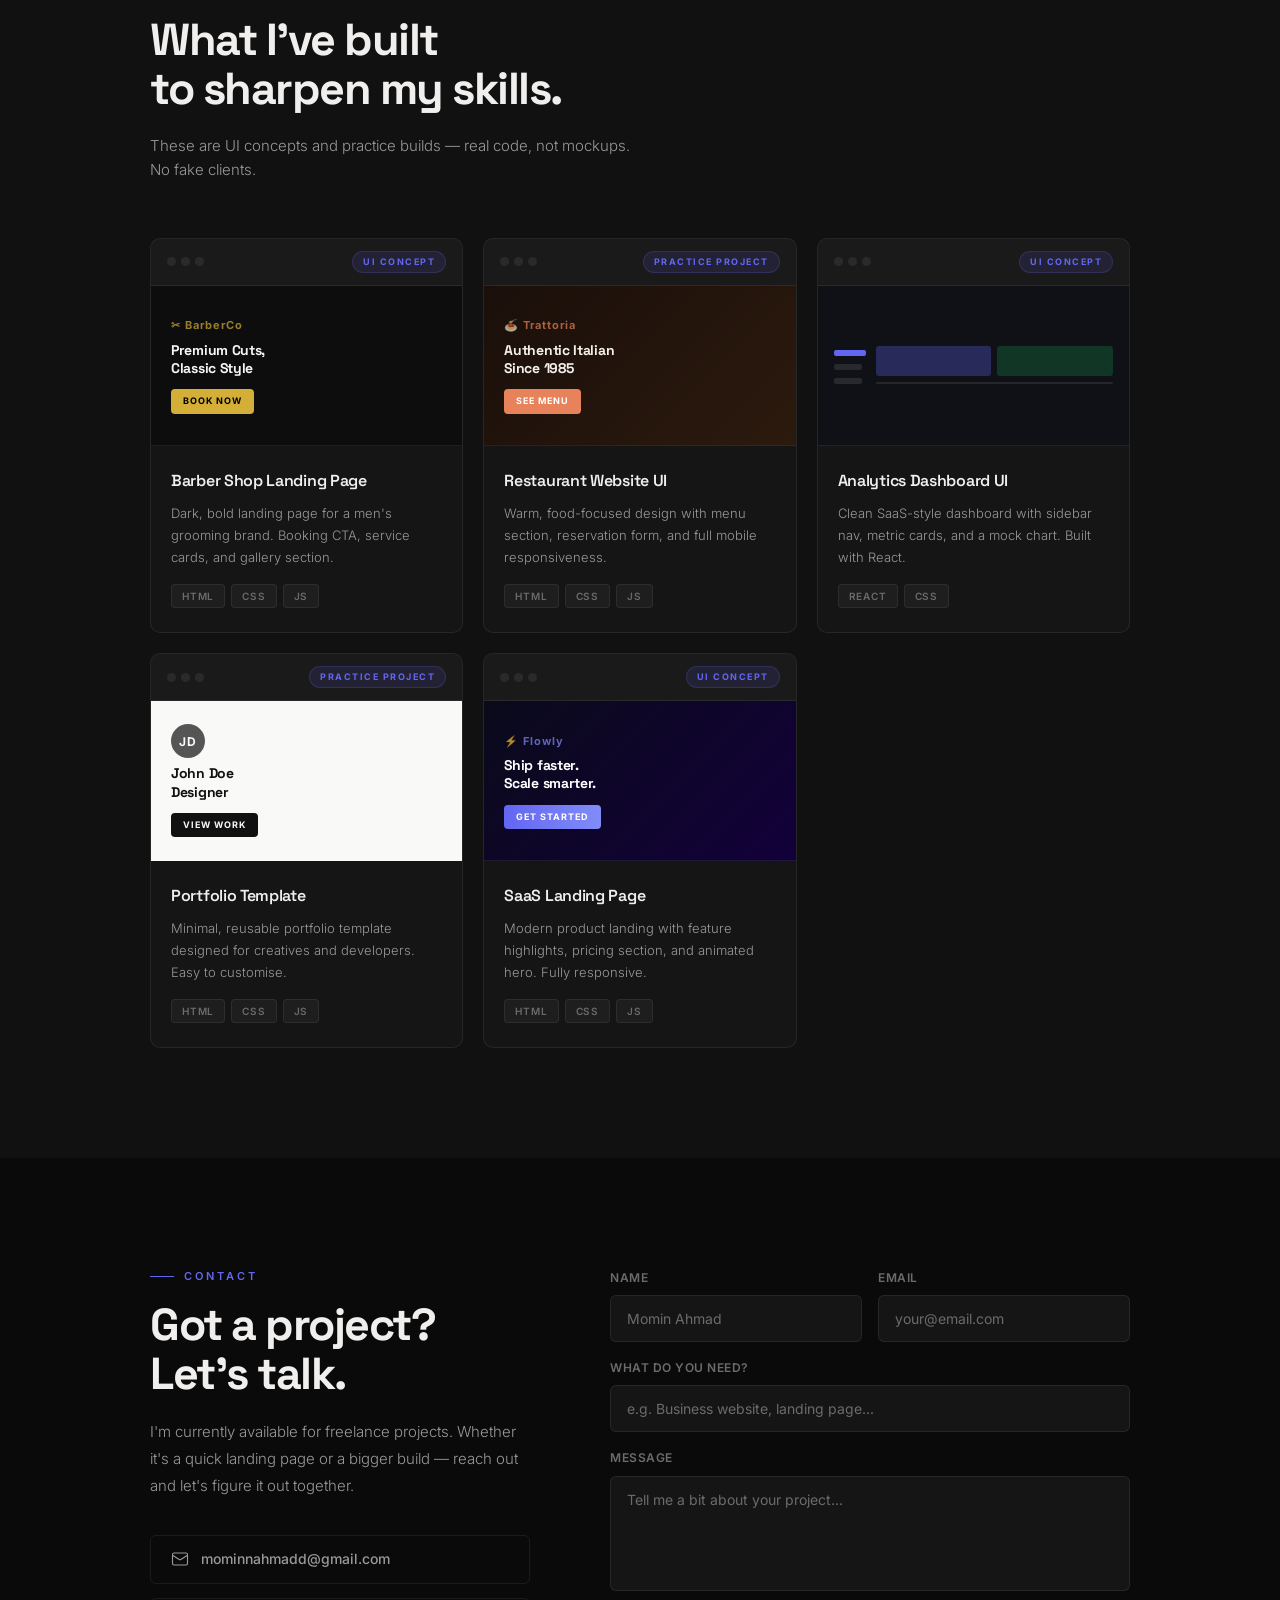
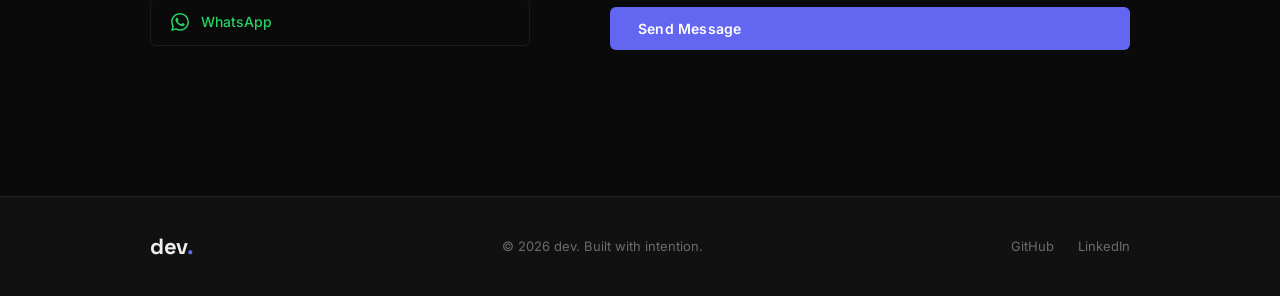
==== commit ea1877cc: "Update index.html" ====
--- a/index.html
+++ b/index.html
@@ -3,7 +3,7 @@
 <head>
   <meta charset="UTF-8">
   <meta name="viewport" content="width=device-width, initial-scale=1.0">
-  <title>YMomin Ahmad — Web Developer</title>
+  <title>Momin Ahmad — Web Developer</title>
   <link rel="preconnect" href="https://fonts.googleapis.com">
   <link rel="preconnect" href="https://fonts.gstatic.com" crossorigin>
   <link href="https://fonts.googleapis.com/css2?family=Space+Grotesk:wght@300;400;500;600;700&family=Inter:wght@300;400;500&family=JetBrains+Mono:wght@400;500&display=swap" rel="stylesheet">
@@ -225,127 +225,146 @@
 
       <div class="projects-grid">
 
-        <div class="project-card reveal">
-          <div class="project-top">
-            <div class="project-window">
-              <span></span><span></span><span></span>
-            </div>
-            <span class="project-badge">UI Concept</span>
-          </div>
-          <div class="project-preview barber-preview">
-            <div class="preview-inner">
-              <div class="preview-logo">✂ BarberCo</div>
-              <div class="preview-headline">Premium Cuts,<br>Classic Style</div>
-              <div class="preview-btn">Book Now</div>
-            </div>
-          </div>
-          <div class="project-body">
-            <h3 class="project-title">Barber Shop Landing Page</h3>
-            <p class="project-desc">Dark, bold landing page for a men's grooming brand. Booking CTA, service cards, and gallery section.</p>
-            <div class="project-tags">
-              <span>HTML</span><span>CSS</span><span>JS</span>
-            </div>
-          </div>
-        </div>
-
-        <div class="project-card reveal reveal-delay">
-          <div class="project-top">
-            <div class="project-window">
-              <span></span><span></span><span></span>
-            </div>
-            <span class="project-badge">Practice Project</span>
-          </div>
-          <div class="project-preview restaurant-preview">
-            <div class="preview-inner">
-              <div class="preview-logo">🍝 Trattoria</div>
-              <div class="preview-headline">Authentic Italian<br>Since 1985</div>
-              <div class="preview-btn">See Menu</div>
-            </div>
-          </div>
-          <div class="project-body">
-            <h3 class="project-title">Restaurant Website UI</h3>
-            <p class="project-desc">Warm, food-focused design with menu section, reservation form, and full mobile responsiveness.</p>
-            <div class="project-tags">
-              <span>HTML</span><span>CSS</span><span>JS</span>
-            </div>
-          </div>
-        </div>
-
-        <div class="project-card reveal reveal-delay-2">
-          <div class="project-top">
-            <div class="project-window">
-              <span></span><span></span><span></span>
-            </div>
-            <span class="project-badge">UI Concept</span>
-          </div>
-          <div class="project-preview dashboard-preview">
-            <div class="preview-inner dash-inner">
-              <div class="dash-sidebar">
-                <div class="dash-item active-item"></div>
-                <div class="dash-item"></div>
-                <div class="dash-item"></div>
-              </div>
-              <div class="dash-main">
-                <div class="dash-card c1"></div>
-                <div class="dash-card c2"></div>
-                <div class="dash-chart"></div>
-              </div>
-            </div>
-          </div>
-          <div class="project-body">
-            <h3 class="project-title">Analytics Dashboard UI</h3>
-            <p class="project-desc">Clean SaaS-style dashboard with sidebar nav, metric cards, and a mock chart. Built with React.</p>
-            <div class="project-tags">
-              <span>React</span><span>CSS</span>
-            </div>
-          </div>
-        </div>
-
-        <div class="project-card reveal">
-          <div class="project-top">
-            <div class="project-window">
-              <span></span><span></span><span></span>
-            </div>
-            <span class="project-badge">Practice Project</span>
-          </div>
-          <div class="project-preview portfolio-preview">
-            <div class="preview-inner">
-              <div class="preview-logo">JD</div>
-              <div class="preview-headline">John Doe<br>Designer</div>
-              <div class="preview-btn">View Work</div>
-            </div>
-          </div>
-          <div class="project-body">
-            <h3 class="project-title">Portfolio Template</h3>
-            <p class="project-desc">Minimal, reusable portfolio template designed for creatives and developers. Easy to customise.</p>
-            <div class="project-tags">
-              <span>HTML</span><span>CSS</span><span>JS</span>
-            </div>
-          </div>
-        </div>
-
-        <div class="project-card reveal reveal-delay">
-          <div class="project-top">
-            <div class="project-window">
-              <span></span><span></span><span></span>
-            </div>
-            <span class="project-badge">UI Concept</span>
-          </div>
-          <div class="project-preview saas-preview">
-            <div class="preview-inner">
-              <div class="preview-logo">⚡ Flowly</div>
-              <div class="preview-headline">Ship faster.<br>Scale smarter.</div>
-              <div class="preview-btn">Get Started</div>
-            </div>
-          </div>
-          <div class="project-body">
-            <h3 class="project-title">SaaS Landing Page</h3>
-            <p class="project-desc">Modern product landing with feature highlights, pricing section, and animated hero. Fully responsive.</p>
-            <div class="project-tags">
-              <span>HTML</span><span>CSS</span><span>JS</span>
-            </div>
-          </div>
-        </div>
+        <!-- Barber Project -->
+        <a href="barber.html" class="project-link">
+          <div class="project-card reveal">
+            <div class="project-top">
+              <div class="project-window">
+                <span></span><span></span><span></span>
+              </div>
+              <span class="project-badge">UI Concept</span>
+            </div>
+            <div class="project-preview barber-preview">
+              <div class="preview-inner">
+                <div class="preview-logo">✂ BarberCo</div>
+                <div class="preview-headline">Premium Cuts,<br>Classic Style</div>
+                <div class="preview-btn">Book Now</div>
+              </div>
+            </div>
+            <div class="project-body">
+              <h3 class="project-title">Barber Shop Landing Page</h3>
+              <p class="project-desc">Dark, bold landing page for a men's grooming brand. Booking CTA, service cards, and gallery section.</p>
+              <div class="project-tags">
+                <span>HTML</span><span>CSS</span><span>JS</span>
+              </div>
+            </div>
+          </div>
+        </a>
+
+        <!-- Restaurant Project -->
+        <a href="restaurant.html" class="project-link">
+          <div class="project-card reveal reveal-delay">
+            <div class="project-top">
+              <div class="project-window">
+                <span></span><span></span><span></span>
+              </div>
+              <span class="project-badge">Practice Project</span>
+            </div>
+            <div class="project-preview restaurant-preview">
+              <div class="preview-inner">
+                <div class="preview-logo">🍝 Trattoria</div>
+                <div class="preview-headline">
+                  Authentic Italian<br>Since 1985
+                </div>
+                <div class="preview-btn">See Menu</div>
+              </div>
+            </div>
+            <div class="project-body">
+              <h3 class="project-title">Restaurant Website UI</h3>
+              <p class="project-desc">
+                Warm, food-focused design with menu section, reservation form, and full mobile responsiveness.
+              </p>
+              <div class="project-tags">
+                <span>HTML</span><span>CSS</span><span>JS</span>
+              </div>
+            </div>
+          </div>
+        </a>
+
+        <!-- Dashboard Project -->
+        <a href="dashboard.html" class="project-link">
+          <div class="project-card reveal reveal-delay-2">
+            <div class="project-top">
+              <div class="project-window">
+                <span></span><span></span><span></span>
+              </div>
+              <span class="project-badge">UI Concept</span>
+            </div>
+            <div class="project-preview dashboard-preview">
+              <div class="preview-inner dash-inner">
+                <div class="dash-sidebar">
+                  <div class="dash-item active-item"></div>
+                  <div class="dash-item"></div>
+                  <div class="dash-item"></div>
+                </div>
+                <div class="dash-main">
+                  <div class="dash-card c1"></div>
+                  <div class="dash-card c2"></div>
+                  <div class="dash-chart"></div>
+                </div>
+              </div>
+            </div>
+            <div class="project-body">
+              <h3 class="project-title">Analytics Dashboard UI</h3>
+              <p class="project-desc">Clean SaaS-style dashboard with sidebar nav, metric cards, and a mock chart. Built with React.</p>
+              <div class="project-tags">
+                <span>React</span><span>CSS</span>
+              </div>
+            </div>
+          </div>
+        </a>
+
+        <!-- Portfolio Project -->
+        <a href="portfolio.html" class="project-link">
+          <div class="project-card reveal">
+            <div class="project-top">
+              <div class="project-window">
+                <span></span><span></span><span></span>
+              </div>
+              <span class="project-badge">Practice Project</span>
+            </div>
+            <div class="project-preview portfolio-preview">
+              <div class="preview-inner">
+                <div class="preview-logo">JD</div>
+                <div class="preview-headline">John Doe<br>Designer</div>
+                <div class="preview-btn">View Work</div>
+              </div>
+            </div>
+            <div class="project-body">
+              <h3 class="project-title">Portfolio Template</h3>
+              <p class="project-desc">Minimal, reusable portfolio template designed for creatives and developers. Easy to customise.</p>
+              <div class="project-tags">
+                <span>HTML</span><span>CSS</span><span>JS</span>
+              </div>
+            </div>
+          </div>
+        </a>
+
+        <!-- SaaS Project -->
+        <a href="saas.html" class="project-link">
+          <div class="project-card reveal reveal-delay">
+            <div class="project-top">
+              <div class="project-window">
+                <span></span><span></span><span></span>
+              </div>
+              <span class="project-badge">UI Concept</span>
+            </div>
+            <div class="project-preview saas-preview">
+              <div class="preview-inner">
+                <div class="preview-logo">⚡ Flowly</div>
+                <div class="preview-headline">Ship faster.<br>Scale smarter.</div>
+                <div class="preview-btn">Get Started</div>
+              </div>
+            </div>
+            <div class="project-body">
+              <h3 class="project-title">SaaS Landing Page</h3>
+              <p class="project-desc">Modern product landing with feature highlights, pricing section, and animated hero. Fully responsive.</p>
+              <div class="project-tags">
+                <span>HTML</span><span>CSS</span><span>JS</span>
+              </div>
+            </div>
+          </div>
+        </a>
 
       </div>
     </div>
@@ -402,7 +421,7 @@
   <footer>
     <div class="container footer-inner">
       <a href="#home" class="nav-logo">dev<span class="logo-dot">.</span></a>
-      <p class="footer-copy">© 2026 Momin Ahmad. Built with intention.</p>
+      <p class="footer-copy">© 2026 dev. Built with intention.</p>
       <div class="footer-links">
         <a href="https://github.com/" target="_blank">GitHub</a>
         <a href="https://linkedin.com/" target="_blank">LinkedIn</a>
@@ -412,4 +431,4 @@
 
   <script src="script.js"></script>
 </body>
-</html>+</html>
--- a/style.css
+++ b/style.css
@@ -936,4 +936,33 @@
 /* Reduced motion */
 @media (prefers-reduced-motion: reduce) {
   *, *::before, *::after { transition-duration: 0.01ms !important; animation-duration: 0.01ms !important; }
-}+}
+body {
+  overflow: auto;
+}
+
+/* Chrome, Safari */
+body::-webkit-scrollbar {
+  display: none;
+}
+
+/* Firefox */
+body {
+  scrollbar-width: none;
+}
+
+/* Hide scrollbar in Chrome / Edge / Safari */
+*::-webkit-scrollbar {
+  width: 0px;
+  height: 0px;
+}
+
+/* Firefox */
+* {
+  scrollbar-width: none;
+}
+
+/* Extra safety */
+html, body {
+  overflow: auto;
+}
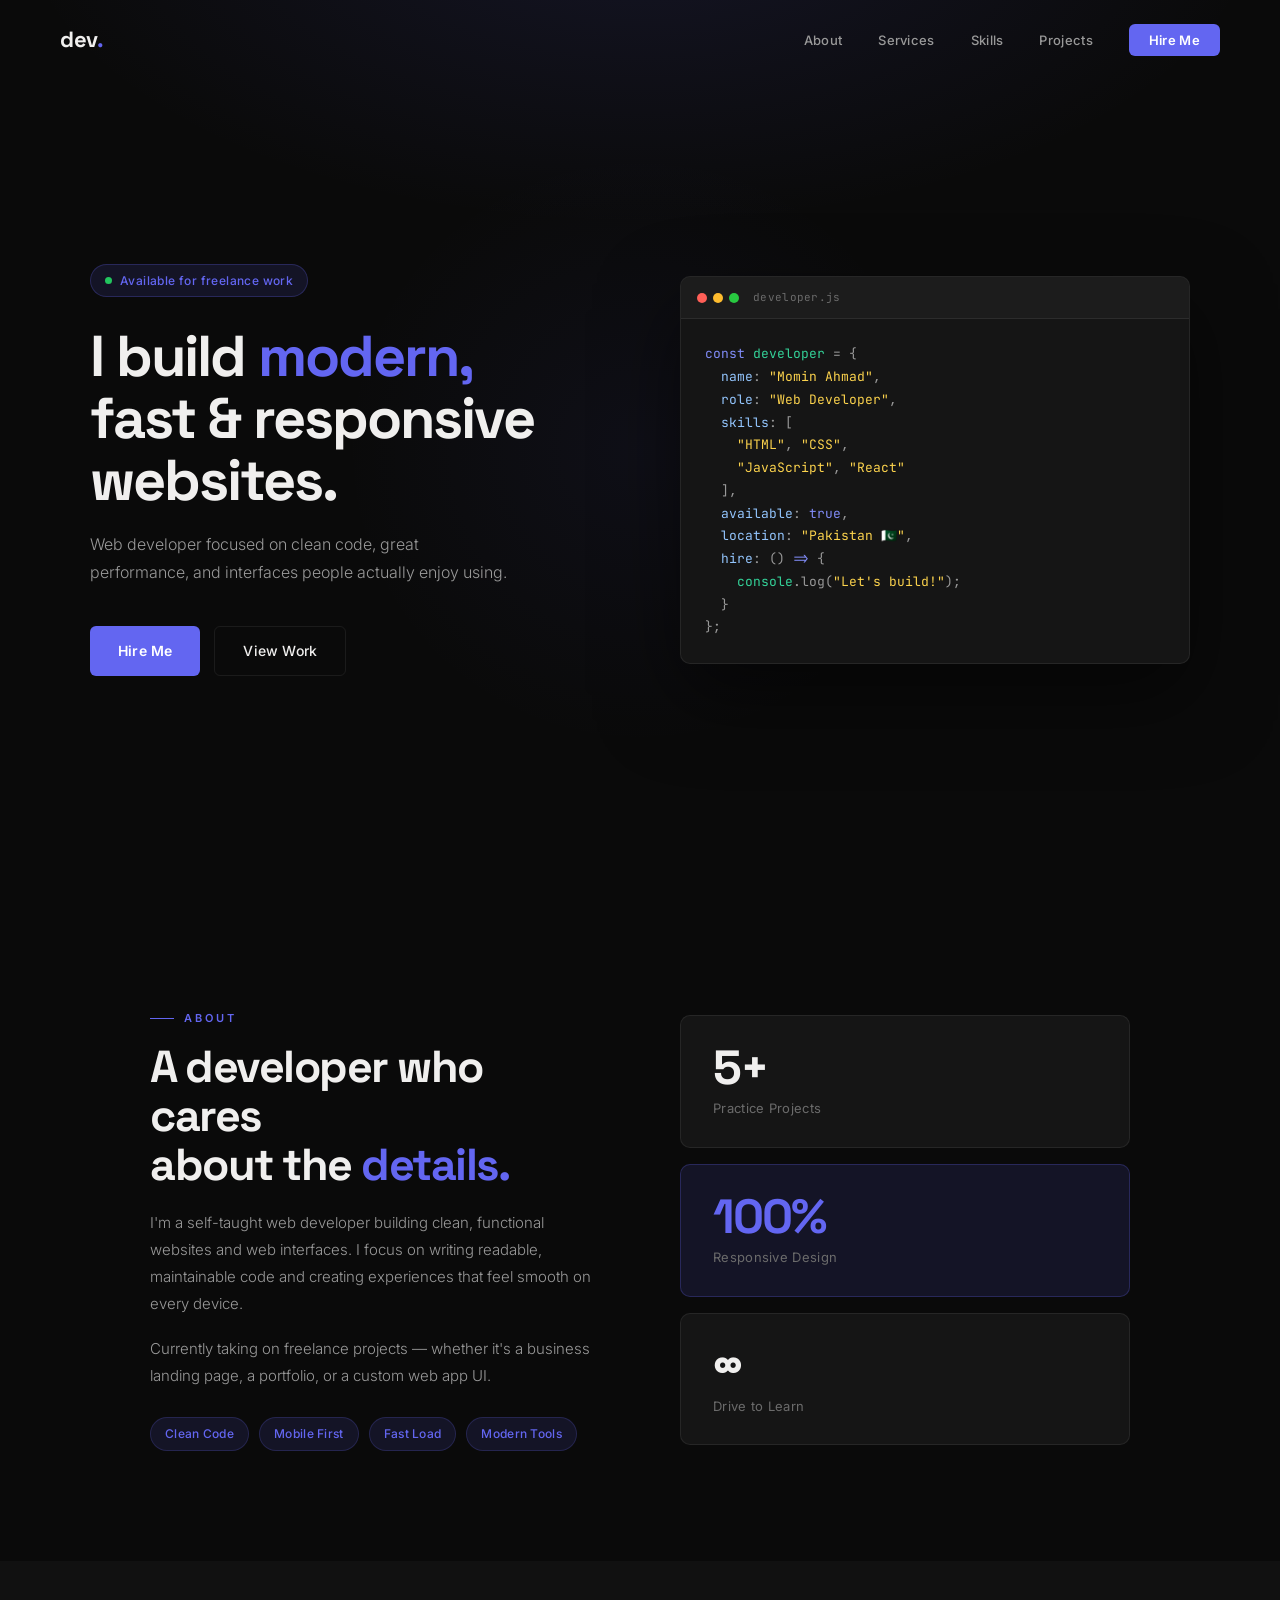
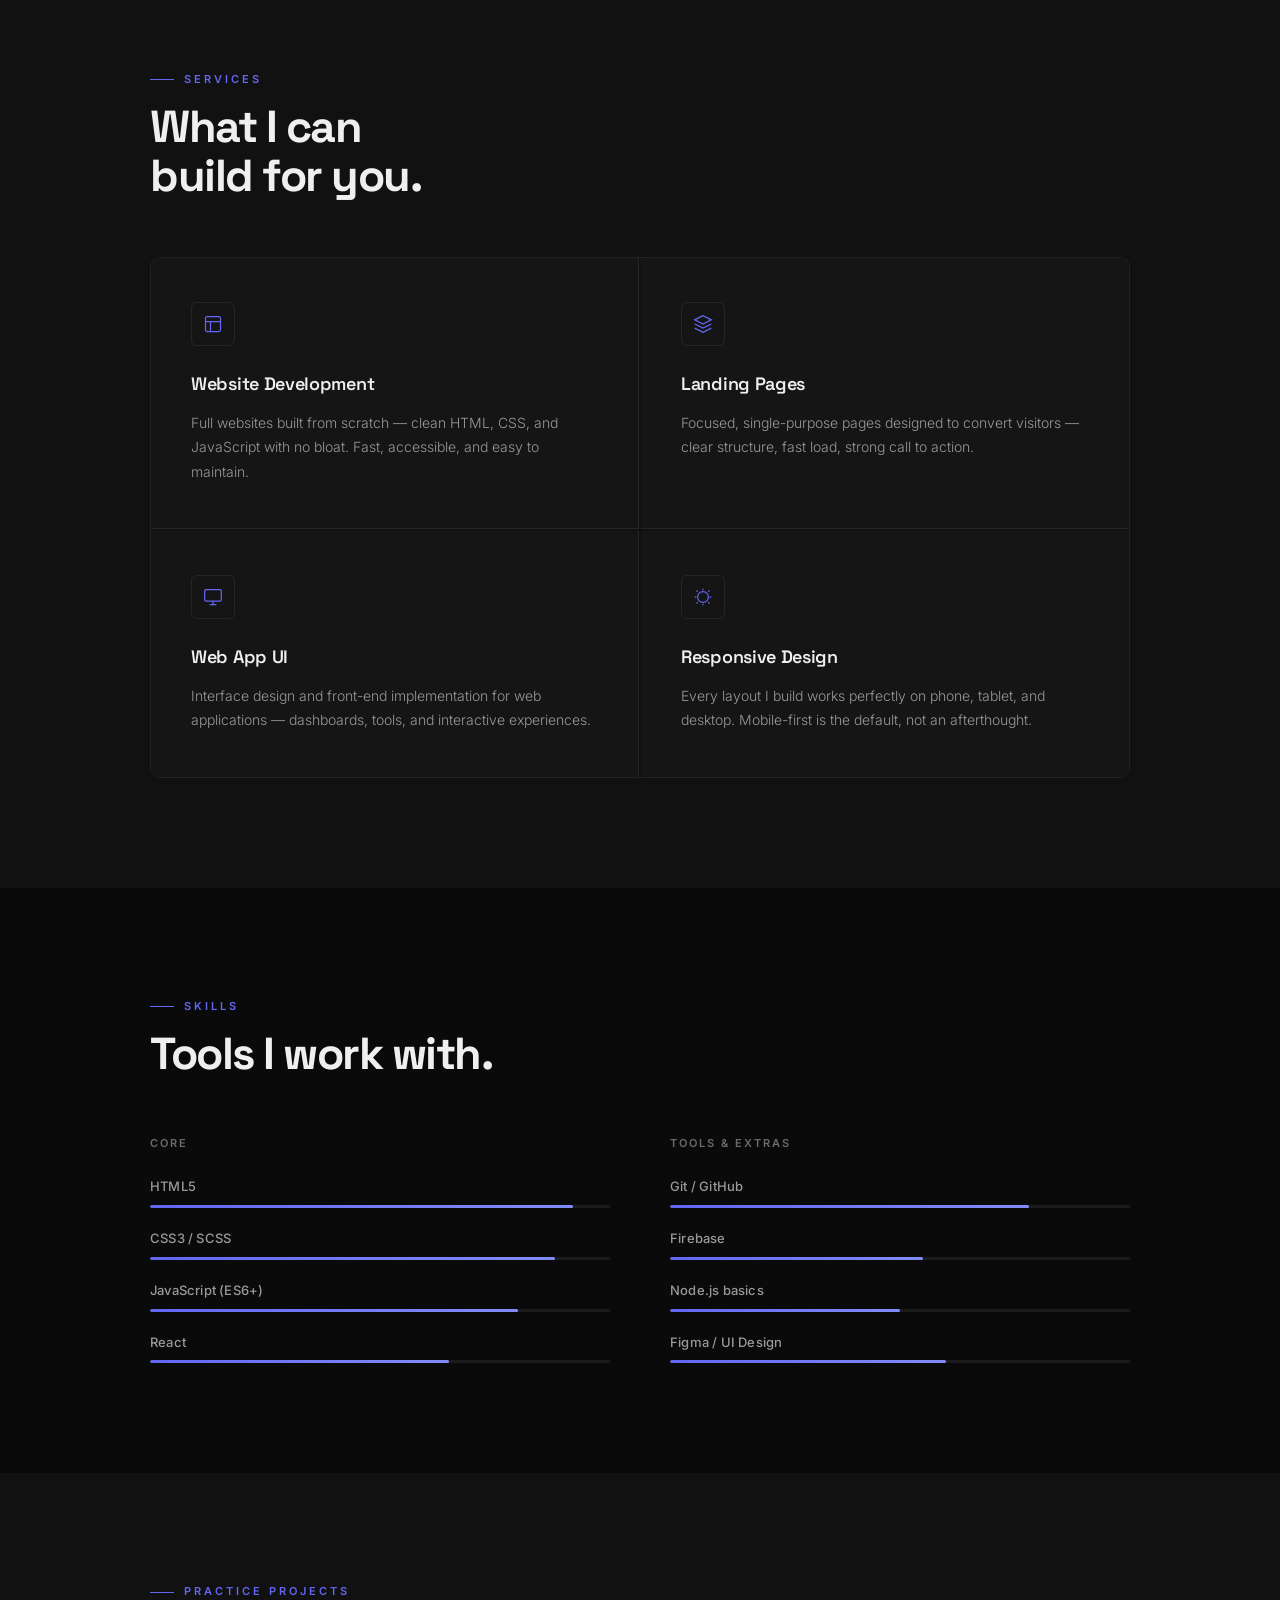
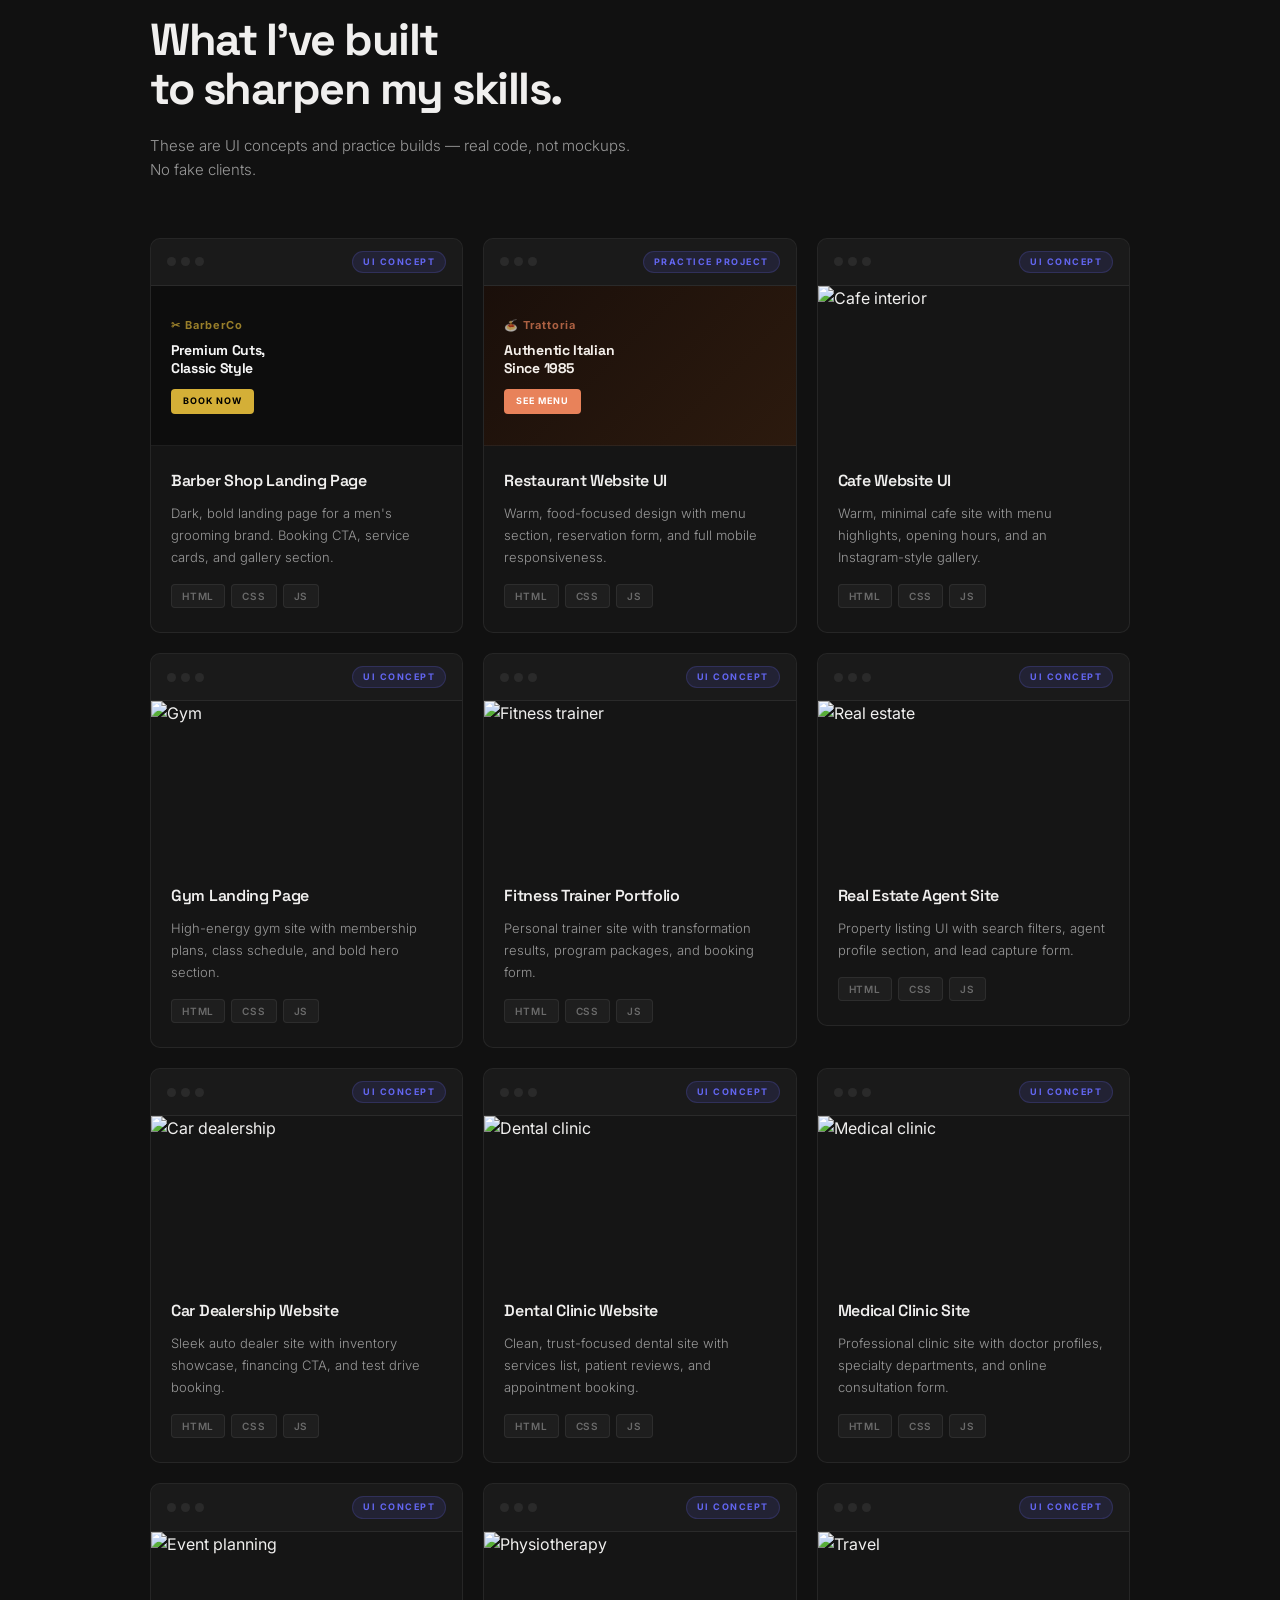
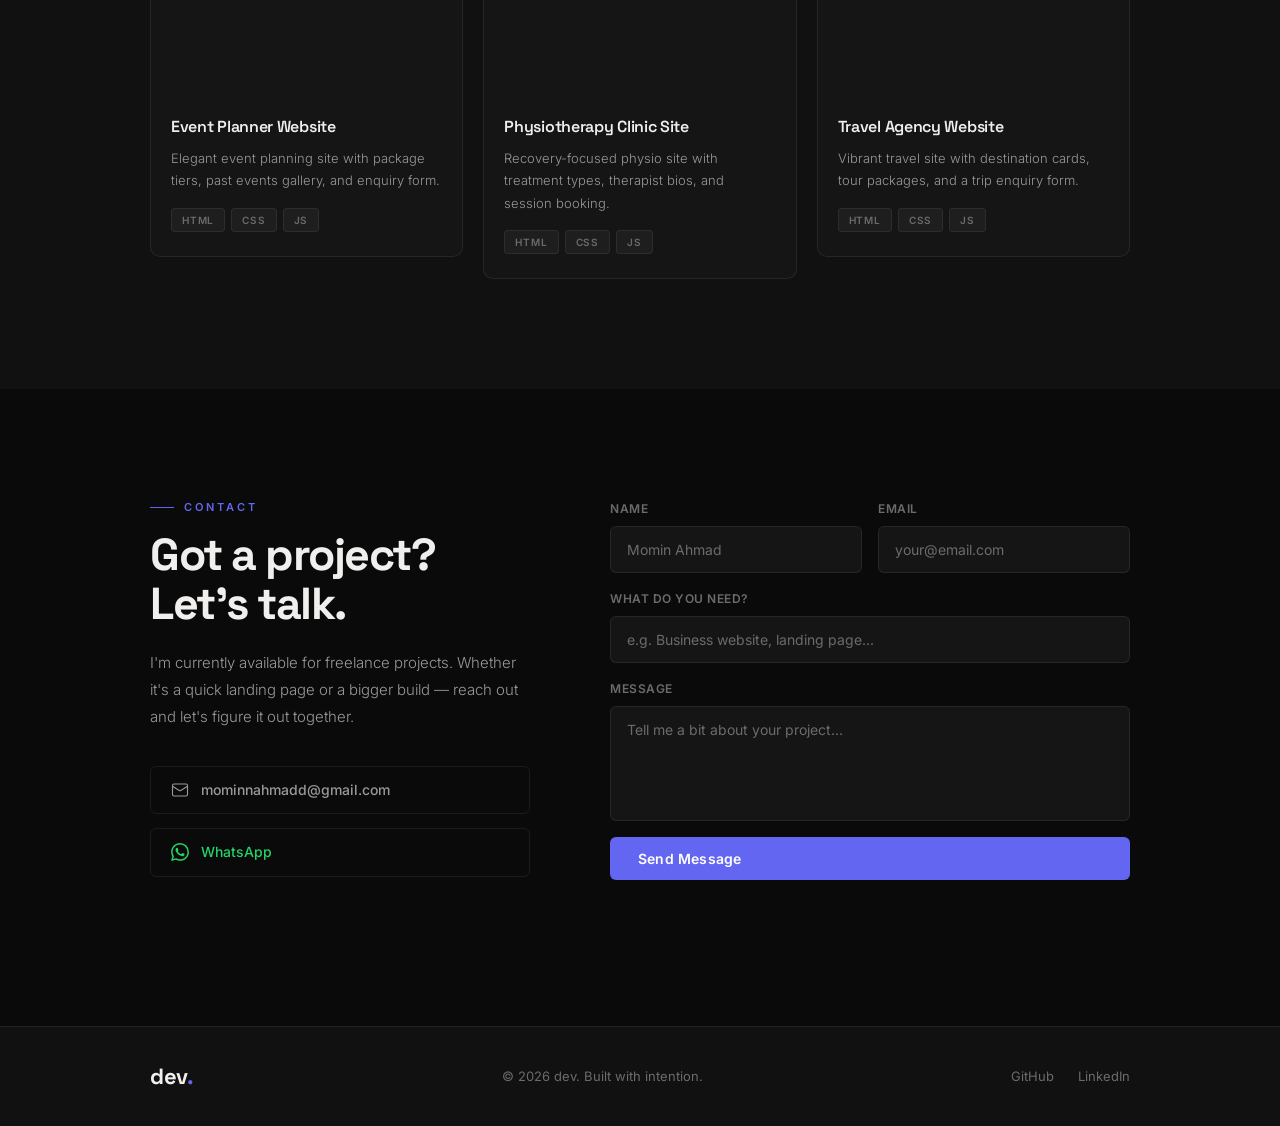
==== commit b4bca835: "Update index.html" ====
--- a/index.html
+++ b/index.html
@@ -216,159 +216,242 @@
     </div>
   </section>
 
-  <!-- PRACTICE PROJECTS -->
-  <section id="projects" class="alt-bg">
-    <div class="container">
-      <p class="section-eyebrow reveal">Practice Projects</p>
-      <h2 class="section-heading reveal">What I've built<br>to sharpen my skills.</h2>
-      <p class="section-sub reveal">These are UI concepts and practice builds — real code, not mockups. No fake clients.</p>
-
-      <div class="projects-grid">
-
-        <!-- Barber Project -->
-        <a href="barber.html" class="project-link">
-          <div class="project-card reveal">
-            <div class="project-top">
-              <div class="project-window">
-                <span></span><span></span><span></span>
-              </div>
-              <span class="project-badge">UI Concept</span>
-            </div>
-            <div class="project-preview barber-preview">
-              <div class="preview-inner">
-                <div class="preview-logo">✂ BarberCo</div>
-                <div class="preview-headline">Premium Cuts,<br>Classic Style</div>
-                <div class="preview-btn">Book Now</div>
-              </div>
-            </div>
-            <div class="project-body">
-              <h3 class="project-title">Barber Shop Landing Page</h3>
-              <p class="project-desc">Dark, bold landing page for a men's grooming brand. Booking CTA, service cards, and gallery section.</p>
-              <div class="project-tags">
-                <span>HTML</span><span>CSS</span><span>JS</span>
-              </div>
-            </div>
-          </div>
-        </a>
-
-        <!-- Restaurant Project -->
-        <a href="restaurant.html" class="project-link">
-          <div class="project-card reveal reveal-delay">
-            <div class="project-top">
-              <div class="project-window">
-                <span></span><span></span><span></span>
-              </div>
-              <span class="project-badge">Practice Project</span>
-            </div>
-            <div class="project-preview restaurant-preview">
-              <div class="preview-inner">
-                <div class="preview-logo">🍝 Trattoria</div>
-                <div class="preview-headline">
-                  Authentic Italian<br>Since 1985
-                </div>
-                <div class="preview-btn">See Menu</div>
-              </div>
-            </div>
-            <div class="project-body">
-              <h3 class="project-title">Restaurant Website UI</h3>
-              <p class="project-desc">
-                Warm, food-focused design with menu section, reservation form, and full mobile responsiveness.
-              </p>
-              <div class="project-tags">
-                <span>HTML</span><span>CSS</span><span>JS</span>
-              </div>
-            </div>
-          </div>
-        </a>
-
-        <!-- Dashboard Project -->
-        <a href="dashboard.html" class="project-link">
-          <div class="project-card reveal reveal-delay-2">
-            <div class="project-top">
-              <div class="project-window">
-                <span></span><span></span><span></span>
-              </div>
-              <span class="project-badge">UI Concept</span>
-            </div>
-            <div class="project-preview dashboard-preview">
-              <div class="preview-inner dash-inner">
-                <div class="dash-sidebar">
-                  <div class="dash-item active-item"></div>
-                  <div class="dash-item"></div>
-                  <div class="dash-item"></div>
-                </div>
-                <div class="dash-main">
-                  <div class="dash-card c1"></div>
-                  <div class="dash-card c2"></div>
-                  <div class="dash-chart"></div>
-                </div>
-              </div>
-            </div>
-            <div class="project-body">
-              <h3 class="project-title">Analytics Dashboard UI</h3>
-              <p class="project-desc">Clean SaaS-style dashboard with sidebar nav, metric cards, and a mock chart. Built with React.</p>
-              <div class="project-tags">
-                <span>React</span><span>CSS</span>
-              </div>
-            </div>
-          </div>
-        </a>
-
-        <!-- Portfolio Project -->
-        <a href="portfolio.html" class="project-link">
-          <div class="project-card reveal">
-            <div class="project-top">
-              <div class="project-window">
-                <span></span><span></span><span></span>
-              </div>
-              <span class="project-badge">Practice Project</span>
-            </div>
-            <div class="project-preview portfolio-preview">
-              <div class="preview-inner">
-                <div class="preview-logo">JD</div>
-                <div class="preview-headline">John Doe<br>Designer</div>
-                <div class="preview-btn">View Work</div>
-              </div>
-            </div>
-            <div class="project-body">
-              <h3 class="project-title">Portfolio Template</h3>
-              <p class="project-desc">Minimal, reusable portfolio template designed for creatives and developers. Easy to customise.</p>
-              <div class="project-tags">
-                <span>HTML</span><span>CSS</span><span>JS</span>
-              </div>
-            </div>
-          </div>
-        </a>
-
-        <!-- SaaS Project -->
-        <a href="saas.html" class="project-link">
-          <div class="project-card reveal reveal-delay">
-            <div class="project-top">
-              <div class="project-window">
-                <span></span><span></span><span></span>
-              </div>
-              <span class="project-badge">UI Concept</span>
-            </div>
-            <div class="project-preview saas-preview">
-              <div class="preview-inner">
-                <div class="preview-logo">⚡ Flowly</div>
-                <div class="preview-headline">Ship faster.<br>Scale smarter.</div>
-                <div class="preview-btn">Get Started</div>
-              </div>
-            </div>
-            <div class="project-body">
-              <h3 class="project-title">SaaS Landing Page</h3>
-              <p class="project-desc">Modern product landing with feature highlights, pricing section, and animated hero. Fully responsive.</p>
-              <div class="project-tags">
-                <span>HTML</span><span>CSS</span><span>JS</span>
-              </div>
-            </div>
-          </div>
-        </a>
-
-      </div>
-    </div>
-  </section>
+ <!-- PRACTICE PROJECTS -->
+<section id="projects" class="alt-bg">
+  <div class="container">
+    <p class="section-eyebrow reveal">Practice Projects</p>
+    <h2 class="section-heading reveal">What I've built<br>to sharpen my skills.</h2>
+    <p class="section-sub reveal">These are UI concepts and practice builds — real code, not mockups. No fake clients.</p>
+
+    <div class="projects-grid">
+
+      <!-- Barber -->
+      <a href="barber.html" class="project-link">
+        <div class="project-card reveal">
+          <div class="project-top">
+            <div class="project-window"><span></span><span></span><span></span></div>
+            <span class="project-badge">UI Concept</span>
+          </div>
+          <div class="project-preview barber-preview">
+            <div class="preview-inner">
+              <div class="preview-logo">✂ BarberCo</div>
+              <div class="preview-headline">Premium Cuts,<br>Classic Style</div>
+              <div class="preview-btn">Book Now</div>
+            </div>
+          </div>
+          <div class="project-body">
+            <h3 class="project-title">Barber Shop Landing Page</h3>
+            <p class="project-desc">Dark, bold landing page for a men's grooming brand. Booking CTA, service cards, and gallery section.</p>
+            <div class="project-tags"><span>HTML</span><span>CSS</span><span>JS</span></div>
+          </div>
+        </div>
+      </a>
+
+      <!-- Restaurant -->
+      <a href="restaurant.html" class="project-link">
+        <div class="project-card reveal reveal-delay">
+          <div class="project-top">
+            <div class="project-window"><span></span><span></span><span></span></div>
+            <span class="project-badge">Practice Project</span>
+          </div>
+          <div class="project-preview restaurant-preview">
+            <div class="preview-inner">
+              <div class="preview-logo">🍝 Trattoria</div>
+              <div class="preview-headline">Authentic Italian<br>Since 1985</div>
+              <div class="preview-btn">See Menu</div>
+            </div>
+          </div>
+          <div class="project-body">
+            <h3 class="project-title">Restaurant Website UI</h3>
+            <p class="project-desc">Warm, food-focused design with menu section, reservation form, and full mobile responsiveness.</p>
+            <div class="project-tags"><span>HTML</span><span>CSS</span><span>JS</span></div>
+          </div>
+        </div>
+      </a>
+
+      <!-- Cafe -->
+      <a href="cafe.html" class="project-link">
+        <div class="project-card reveal">
+          <div class="project-top">
+            <div class="project-window"><span></span><span></span><span></span></div>
+            <span class="project-badge">UI Concept</span>
+          </div>
+          <div class="project-preview cafe-preview">
+            <img src="https://images.unsplash.com/photo-1501339847302-ac426a4a7cbb?w=600&q=80" alt="Cafe interior" style="width:100%;height:100%;object-fit:cover;">
+          </div>
+          <div class="project-body">
+            <h3 class="project-title">Cafe Website UI</h3>
+            <p class="project-desc">Warm, minimal cafe site with menu highlights, opening hours, and an Instagram-style gallery.</p>
+            <div class="project-tags"><span>HTML</span><span>CSS</span><span>JS</span></div>
+          </div>
+        </div>
+      </a>
+
+      <!-- Gym -->
+      <a href="gym.html" class="project-link">
+        <div class="project-card reveal reveal-delay">
+          <div class="project-top">
+            <div class="project-window"><span></span><span></span><span></span></div>
+            <span class="project-badge">UI Concept</span>
+          </div>
+          <div class="project-preview gym-preview">
+            <img src="https://images.unsplash.com/photo-1534438327276-14e5300c3a48?w=600&q=80" alt="Gym" style="width:100%;height:100%;object-fit:cover;">
+          </div>
+          <div class="project-body">
+            <h3 class="project-title">Gym Landing Page</h3>
+            <p class="project-desc">High-energy gym site with membership plans, class schedule, and bold hero section.</p>
+            <div class="project-tags"><span>HTML</span><span>CSS</span><span>JS</span></div>
+          </div>
+        </div>
+      </a>
+
+      <!-- Fitness Trainer -->
+      <a href="trainer.html" class="project-link">
+        <div class="project-card reveal reveal-delay-2">
+          <div class="project-top">
+            <div class="project-window"><span></span><span></span><span></span></div>
+            <span class="project-badge">UI Concept</span>
+          </div>
+          <div class="project-preview trainer-preview">
+            <img src="https://images.unsplash.com/photo-1571019613454-1cb2f99b2d8b?w=600&q=80" alt="Fitness trainer" style="width:100%;height:100%;object-fit:cover;">
+          </div>
+          <div class="project-body">
+            <h3 class="project-title">Fitness Trainer Portfolio</h3>
+            <p class="project-desc">Personal trainer site with transformation results, program packages, and booking form.</p>
+            <div class="project-tags"><span>HTML</span><span>CSS</span><span>JS</span></div>
+          </div>
+        </div>
+      </a>
+
+      <!-- Real Estate -->
+      <a href="realestate.html" class="project-link">
+        <div class="project-card reveal">
+          <div class="project-top">
+            <div class="project-window"><span></span><span></span><span></span></div>
+            <span class="project-badge">UI Concept</span>
+          </div>
+          <div class="project-preview realestate-preview">
+            <img src="https://images.unsplash.com/photo-1560518883-ce09059eeffa?w=600&q=80" alt="Real estate" style="width:100%;height:100%;object-fit:cover;">
+          </div>
+          <div class="project-body">
+            <h3 class="project-title">Real Estate Agent Site</h3>
+            <p class="project-desc">Property listing UI with search filters, agent profile section, and lead capture form.</p>
+            <div class="project-tags"><span>HTML</span><span>CSS</span><span>JS</span></div>
+          </div>
+        </div>
+      </a>
+
+      <!-- Car Dealership -->
+      <a href="cardealership.html" class="project-link">
+        <div class="project-card reveal reveal-delay">
+          <div class="project-top">
+            <div class="project-window"><span></span><span></span><span></span></div>
+            <span class="project-badge">UI Concept</span>
+          </div>
+          <div class="project-preview car-preview">
+            <img src="https://images.unsplash.com/photo-1549317661-bd32c8ce0db2?w=600&q=80" alt="Car dealership" style="width:100%;height:100%;object-fit:cover;">
+          </div>
+          <div class="project-body">
+            <h3 class="project-title">Car Dealership Website</h3>
+            <p class="project-desc">Sleek auto dealer site with inventory showcase, financing CTA, and test drive booking.</p>
+            <div class="project-tags"><span>HTML</span><span>CSS</span><span>JS</span></div>
+          </div>
+        </div>
+      </a>
+
+      <!-- Dentist -->
+      <a href="dentist.html" class="project-link">
+        <div class="project-card reveal reveal-delay-2">
+          <div class="project-top">
+            <div class="project-window"><span></span><span></span><span></span></div>
+            <span class="project-badge">UI Concept</span>
+          </div>
+          <div class="project-preview dentist-preview">
+            <img src="https://images.unsplash.com/photo-1606811841689-23dfddce3e95?w=600&q=80" alt="Dental clinic" style="width:100%;height:100%;object-fit:cover;">
+          </div>
+          <div class="project-body">
+            <h3 class="project-title">Dental Clinic Website</h3>
+            <p class="project-desc">Clean, trust-focused dental site with services list, patient reviews, and appointment booking.</p>
+            <div class="project-tags"><span>HTML</span><span>CSS</span><span>JS</span></div>
+          </div>
+        </div>
+      </a>
+
+      <!-- Clinic -->
+      <a href="clinic.html" class="project-link">
+        <div class="project-card reveal">
+          <div class="project-top">
+            <div class="project-window"><span></span><span></span><span></span></div>
+            <span class="project-badge">UI Concept</span>
+          </div>
+          <div class="project-preview clinic-preview">
+            <img src="https://images.unsplash.com/photo-1576091160550-2173dba999ef?w=600&q=80" alt="Medical clinic" style="width:100%;height:100%;object-fit:cover;">
+          </div>
+          <div class="project-body">
+            <h3 class="project-title">Medical Clinic Site</h3>
+            <p class="project-desc">Professional clinic site with doctor profiles, specialty departments, and online consultation form.</p>
+            <div class="project-tags"><span>HTML</span><span>CSS</span><span>JS</span></div>
+          </div>
+        </div>
+      </a>
+
+      <!-- Event Planner -->
+      <a href="events.html" class="project-link">
+        <div class="project-card reveal reveal-delay">
+          <div class="project-top">
+            <div class="project-window"><span></span><span></span><span></span></div>
+            <span class="project-badge">UI Concept</span>
+          </div>
+          <div class="project-preview events-preview">
+            <img src="https://images.unsplash.com/photo-1530103862676-de8c9debad1d?w=600&q=80" alt="Event planning" style="width:100%;height:100%;object-fit:cover;">
+          </div>
+          <div class="project-body">
+            <h3 class="project-title">Event Planner Website</h3>
+            <p class="project-desc">Elegant event planning site with package tiers, past events gallery, and enquiry form.</p>
+            <div class="project-tags"><span>HTML</span><span>CSS</span><span>JS</span></div>
+          </div>
+        </div>
+      </a>
+
+      <!-- Physiotherapy -->
+      <a href="physio.html" class="project-link">
+        <div class="project-card reveal reveal-delay-2">
+          <div class="project-top">
+            <div class="project-window"><span></span><span></span><span></span></div>
+            <span class="project-badge">UI Concept</span>
+          </div>
+          <div class="project-preview physio-preview">
+            <img src="https://images.unsplash.com/photo-1598257006458-087169a1f08d?w=600&q=80" alt="Physiotherapy" style="width:100%;height:100%;object-fit:cover;">
+          </div>
+          <div class="project-body">
+            <h3 class="project-title">Physiotherapy Clinic Site</h3>
+            <p class="project-desc">Recovery-focused physio site with treatment types, therapist bios, and session booking.</p>
+            <div class="project-tags"><span>HTML</span><span>CSS</span><span>JS</span></div>
+          </div>
+        </div>
+      </a>
+
+      <!-- Travel Agency -->
+      <a href="travel.html" class="project-link">
+        <div class="project-card reveal">
+          <div class="project-top">
+            <div class="project-window"><span></span><span></span><span></span></div>
+            <span class="project-badge">UI Concept</span>
+          </div>
+          <div class="project-preview travel-preview">
+            <img src="https://images.unsplash.com/photo-1488646953014-85cb44e25828?w=600&q=80" alt="Travel" style="width:100%;height:100%;object-fit:cover;">
+          </div>
+          <div class="project-body">
+            <h3 class="project-title">Travel Agency Website</h3>
+            <p class="project-desc">Vibrant travel site with destination cards, tour packages, and a trip enquiry form.</p>
+            <div class="project-tags"><span>HTML</span><span>CSS</span><span>JS</span></div>
+          </div>
+        </div>
+      </a>
+
+    </div>
+  </div>
+</section>
 
   <!-- CONTACT -->
   <section id="contact">
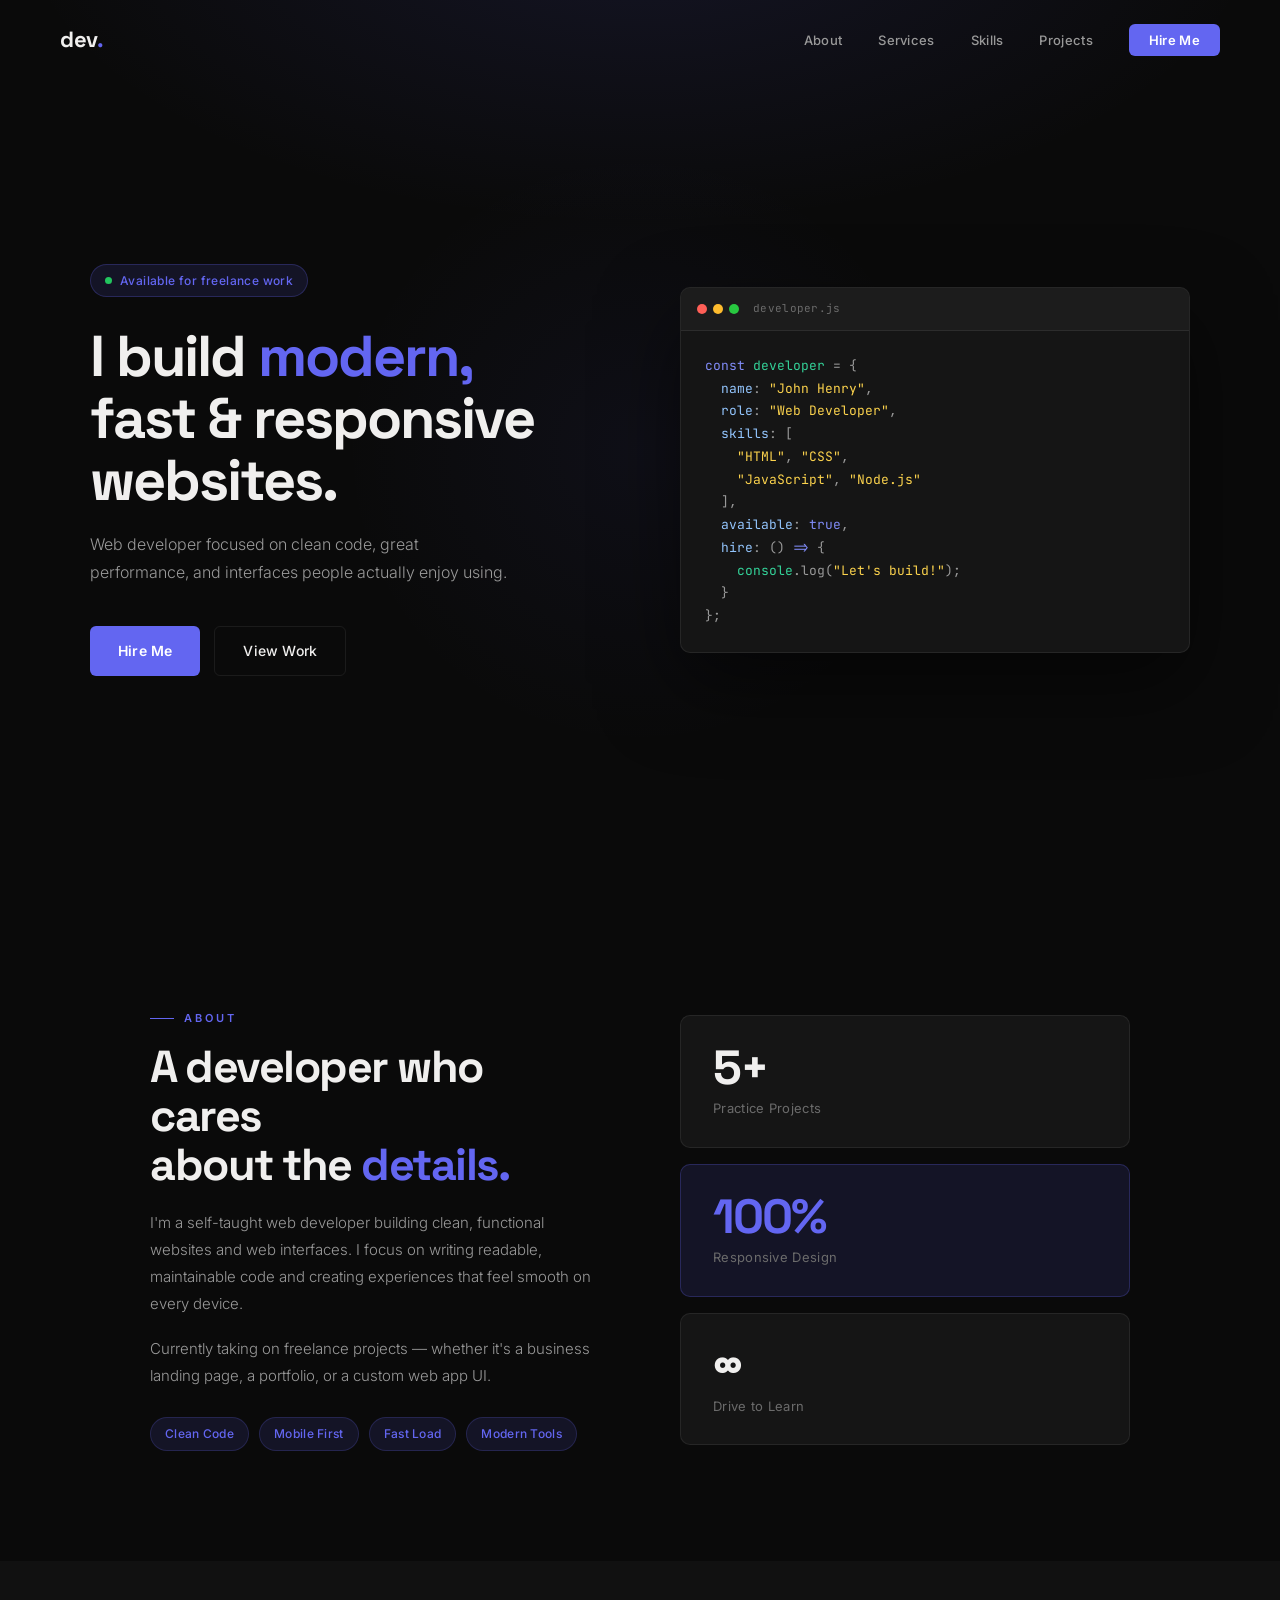
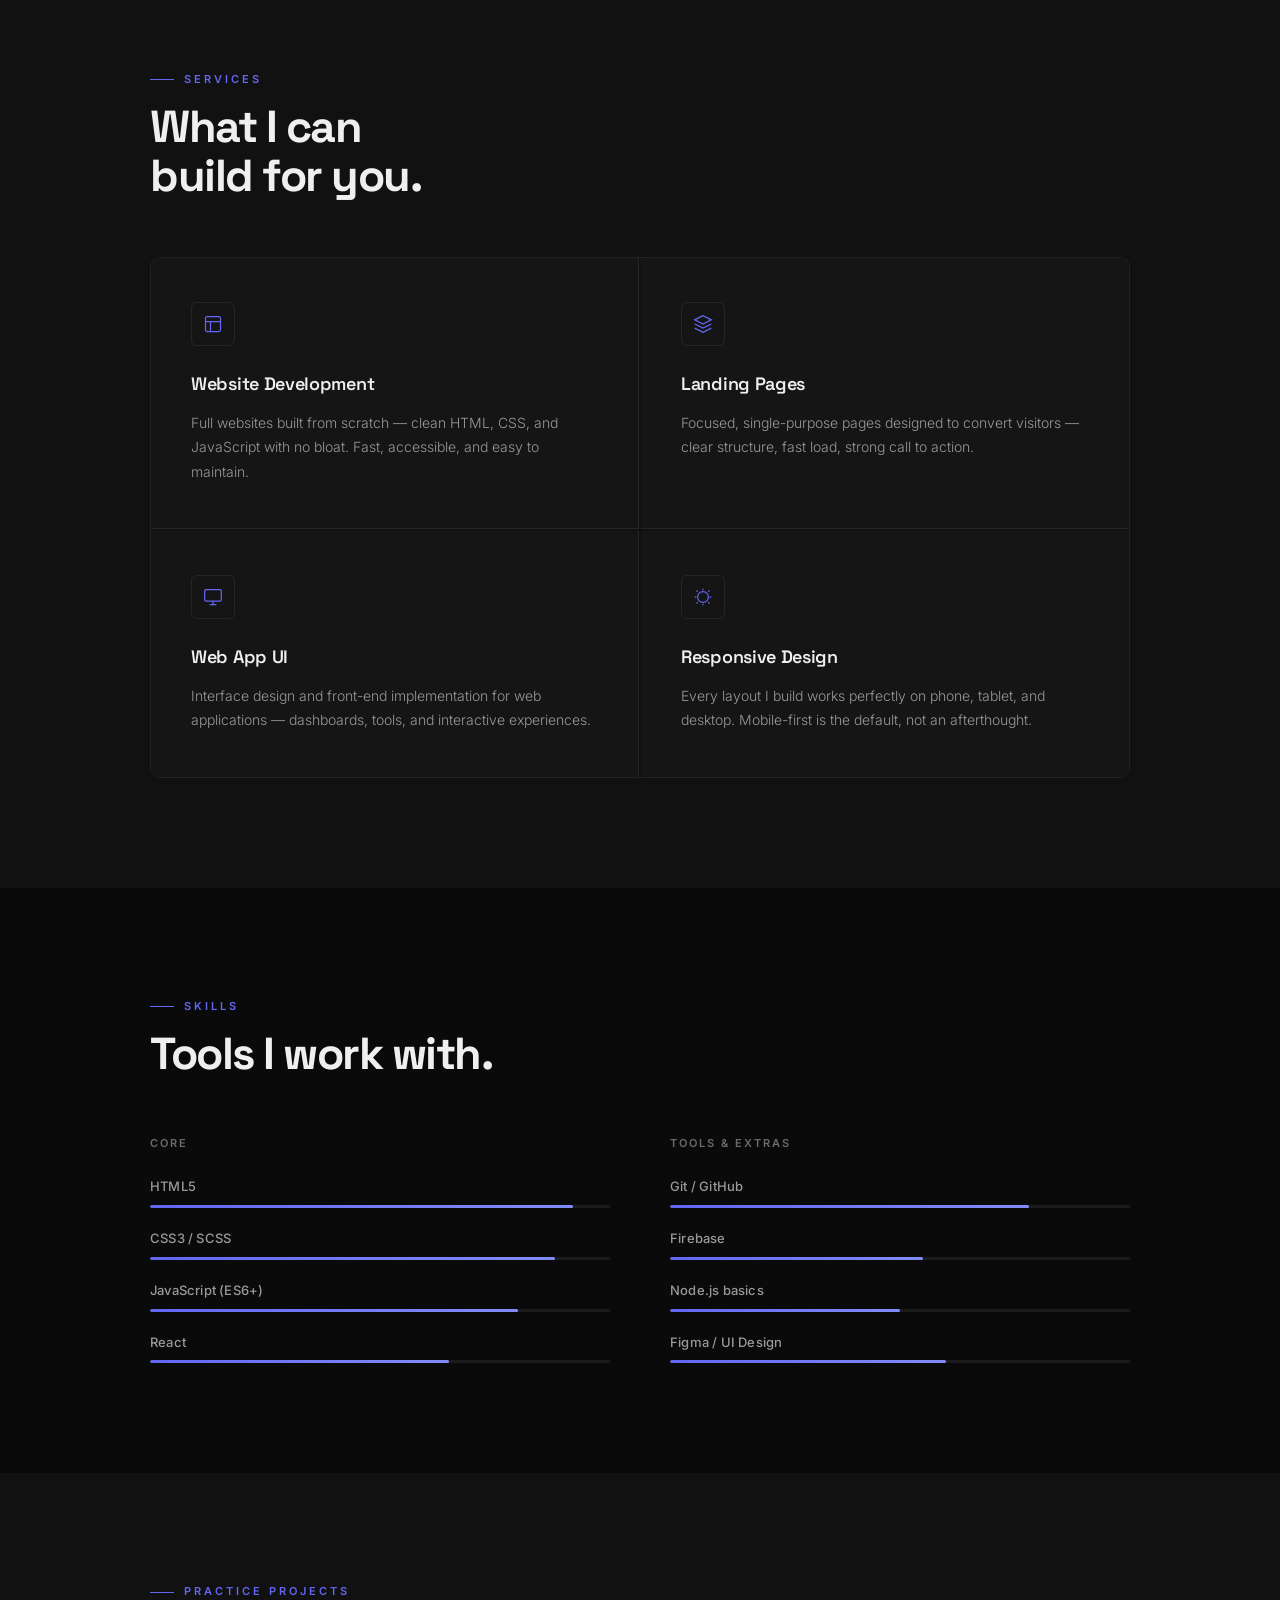
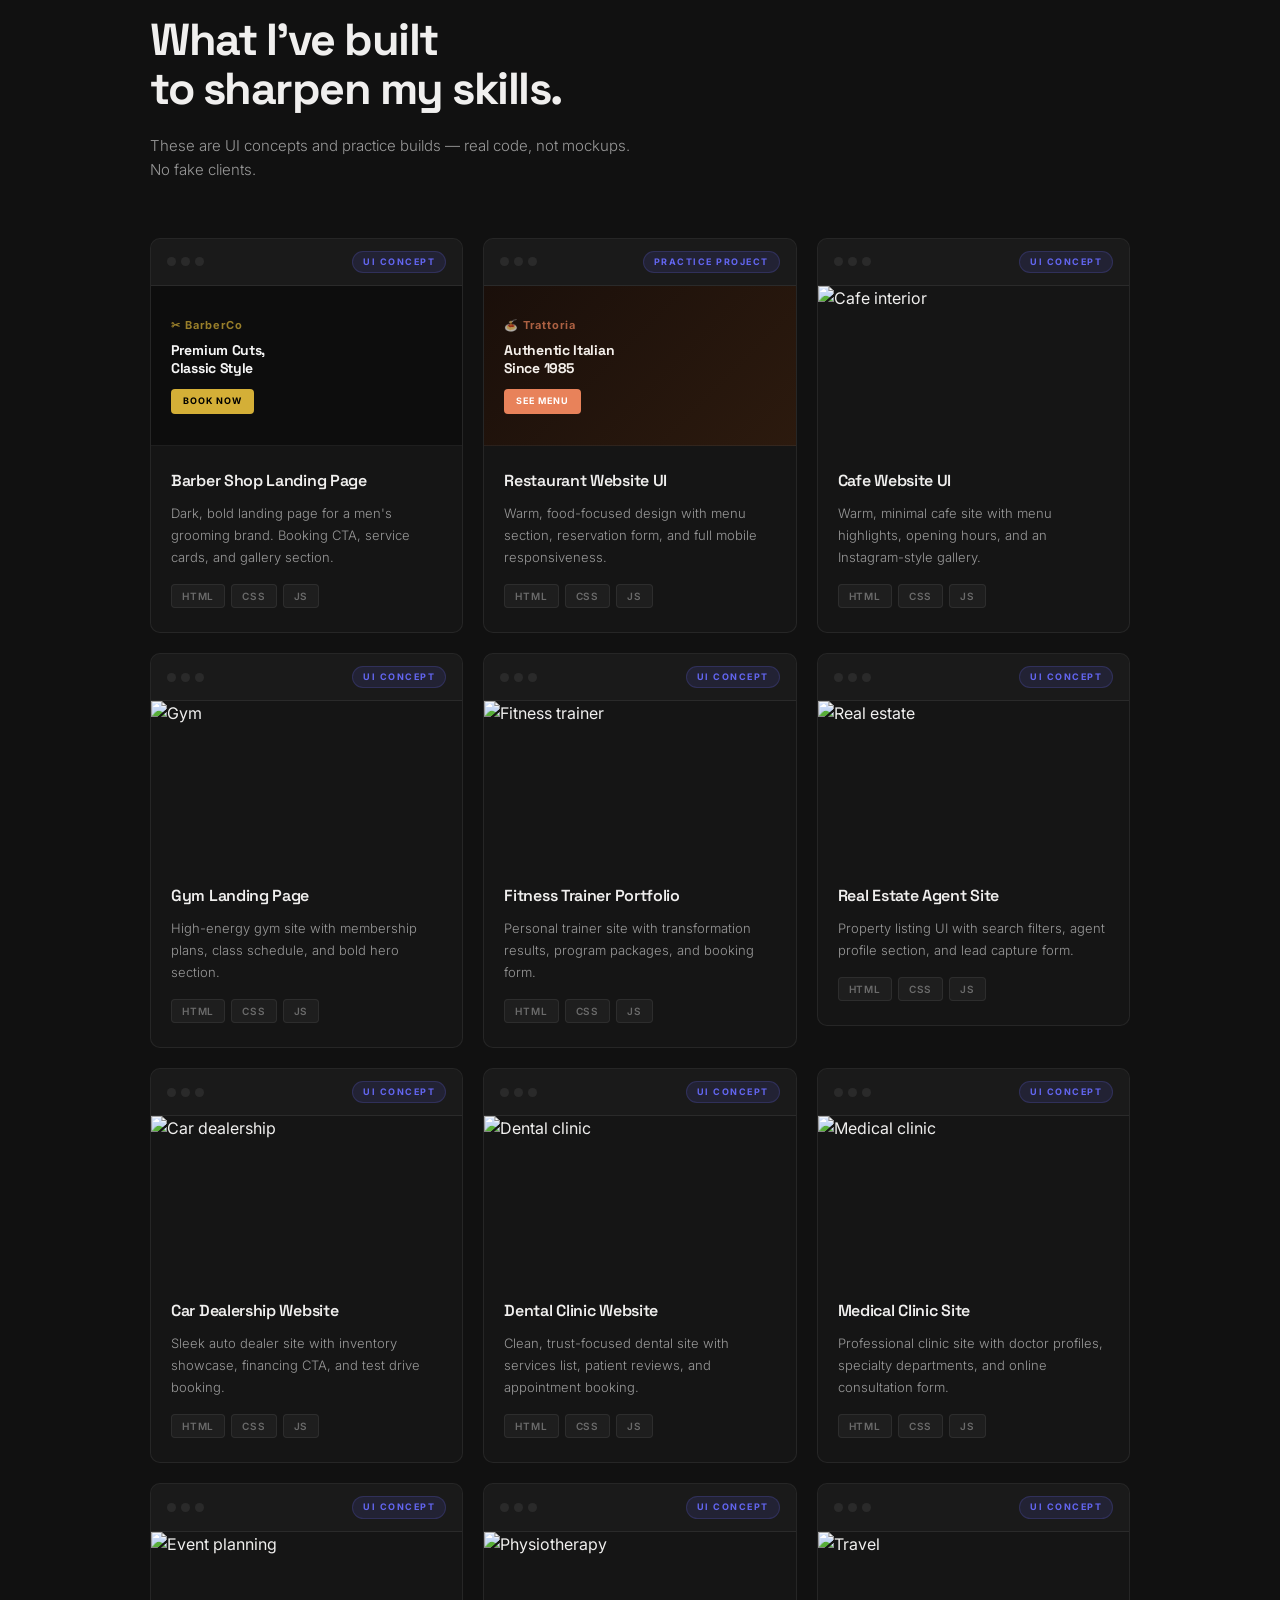
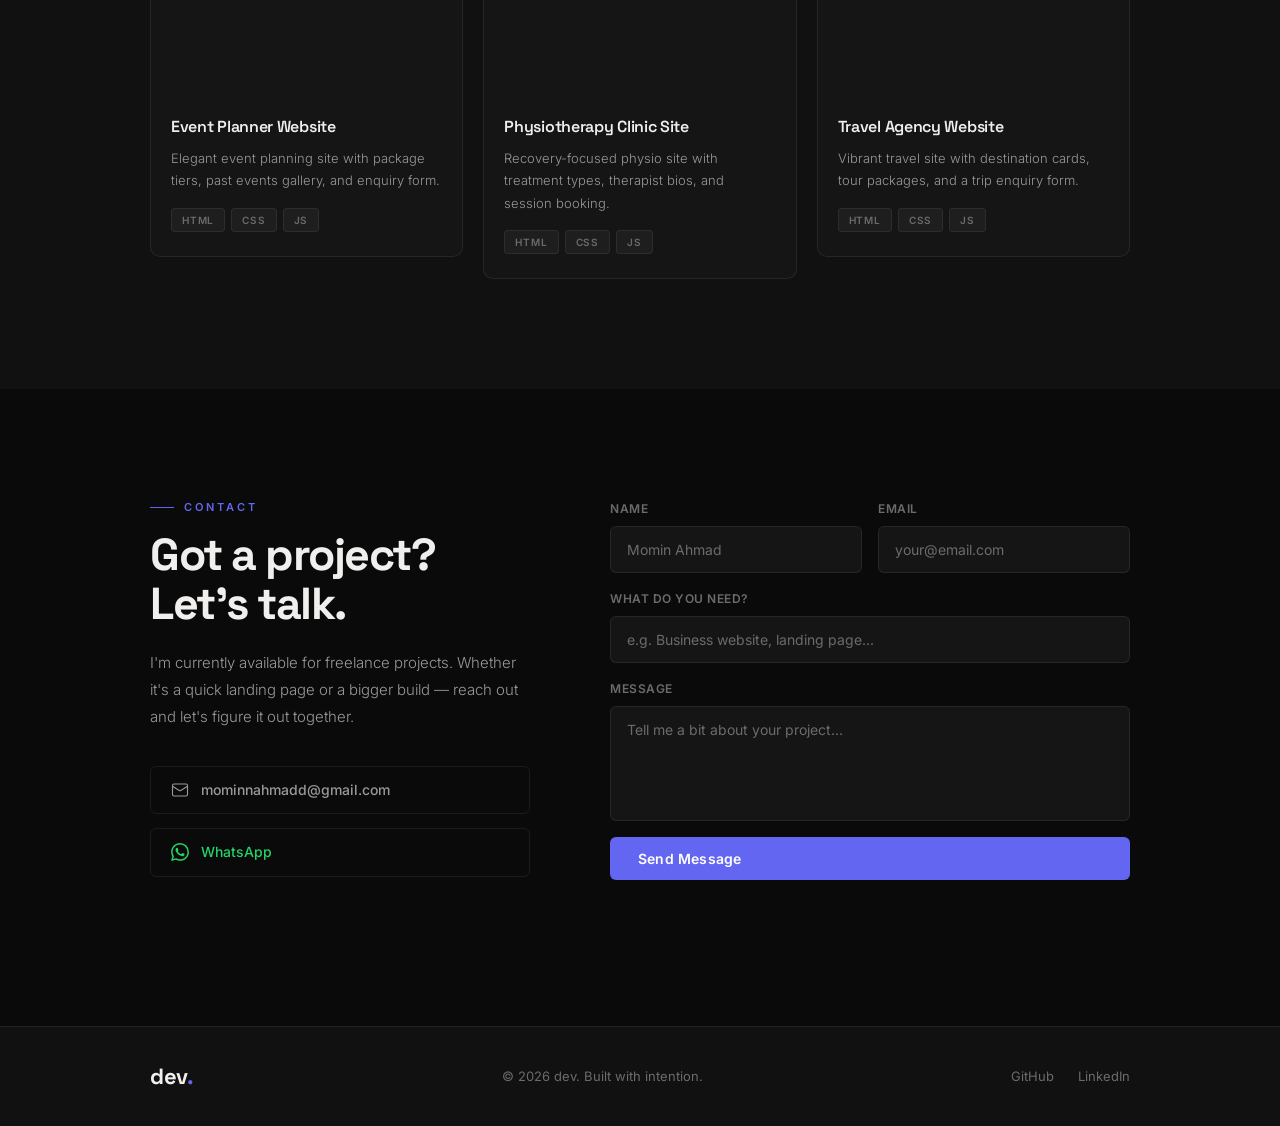
==== commit a0622a54: "Update index.html" ====
--- a/index.html
+++ b/index.html
@@ -60,14 +60,13 @@
             <span class="code-filename">developer.js</span>
           </div>
           <pre class="code-body"><span class="kw">const</span> <span class="fn">developer</span> = {
-  <span class="prop">name</span>: <span class="str">"Momin Ahmad"</span>,
+  <span class="prop">name</span>: <span class="str">"John Henry"</span>,
   <span class="prop">role</span>: <span class="str">"Web Developer"</span>,
   <span class="prop">skills</span>: [
     <span class="str">"HTML"</span>, <span class="str">"CSS"</span>,
-    <span class="str">"JavaScript"</span>, <span class="str">"React"</span>
+    <span class="str">"JavaScript"</span>, <span class="str">"Node.js"</span>
   ],
   <span class="prop">available</span>: <span class="kw">true</span>,
-  <span class="prop">location</span>: <span class="str">"Pakistan 🇵🇰"</span>,
   <span class="prop">hire</span>: () <span class="kw">=></span> {
     <span class="fn">console</span>.log(<span class="str">"Let's build!"</span>);
   }
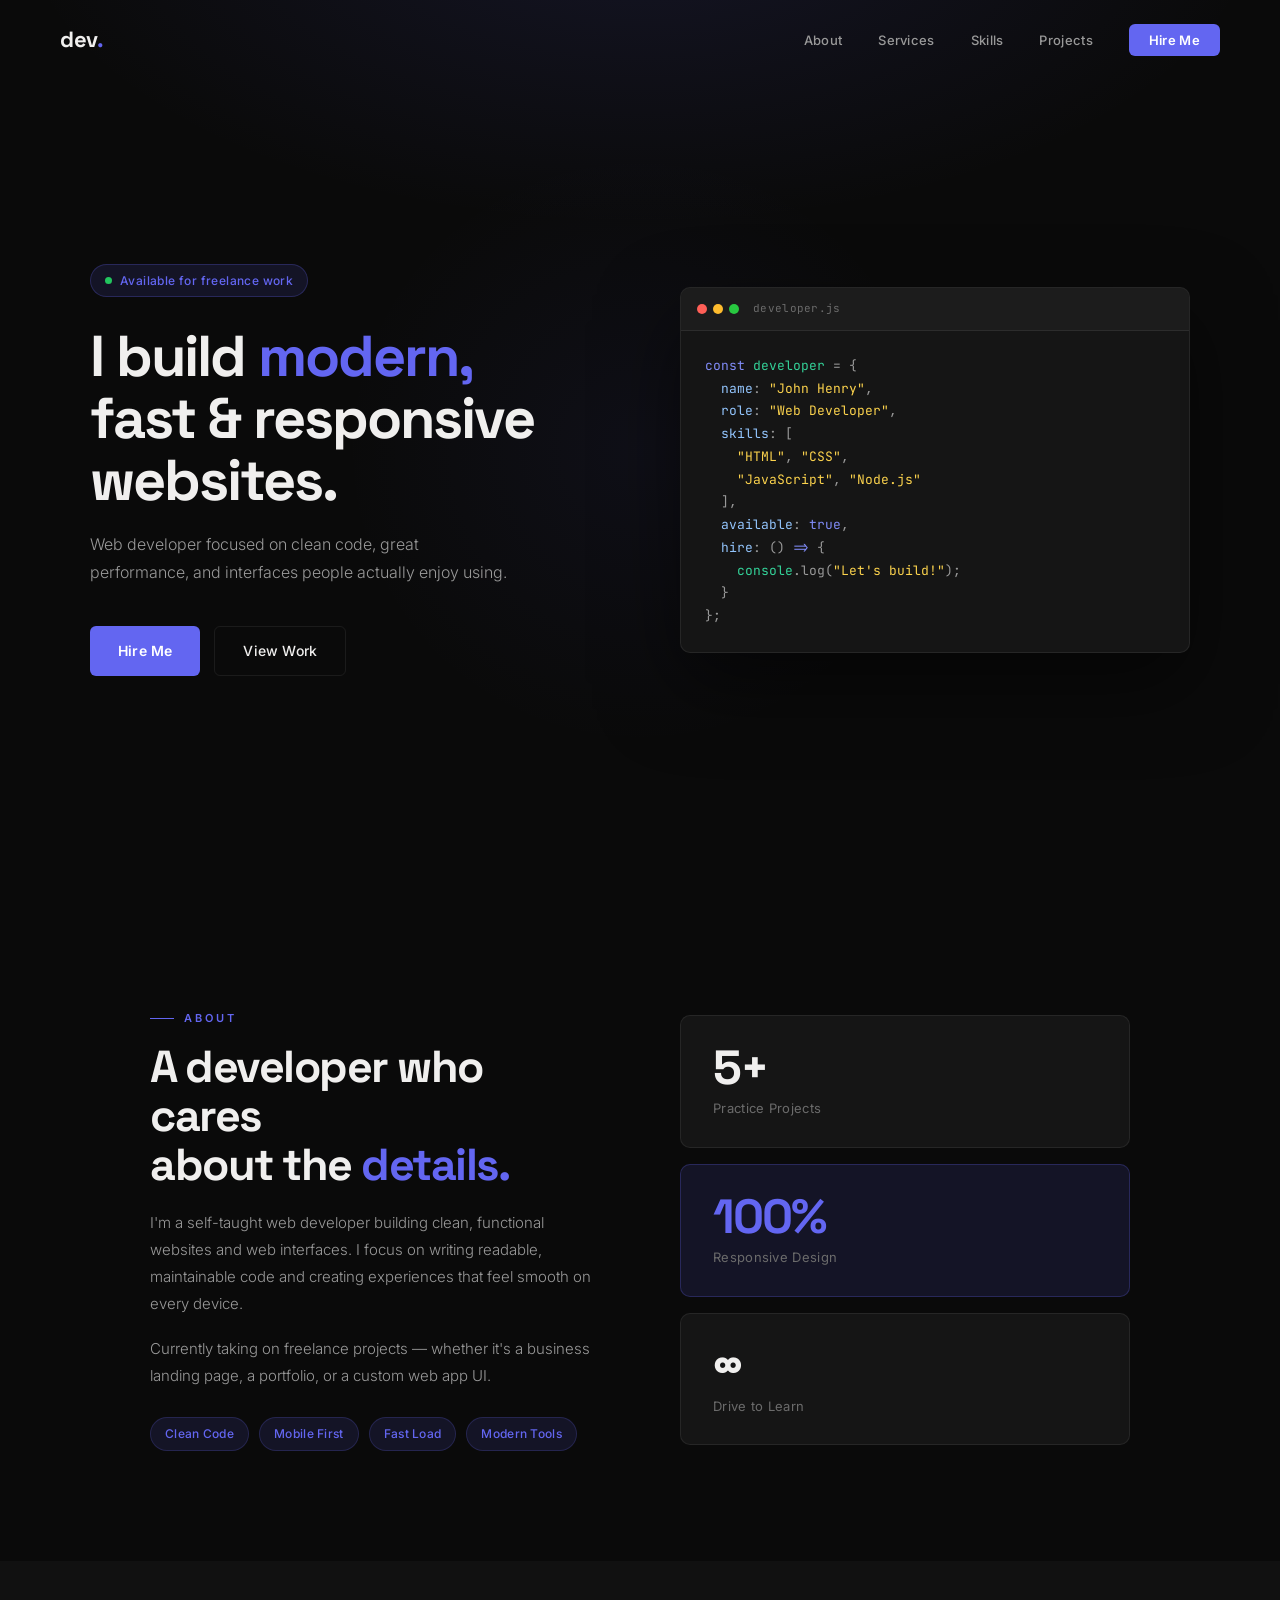
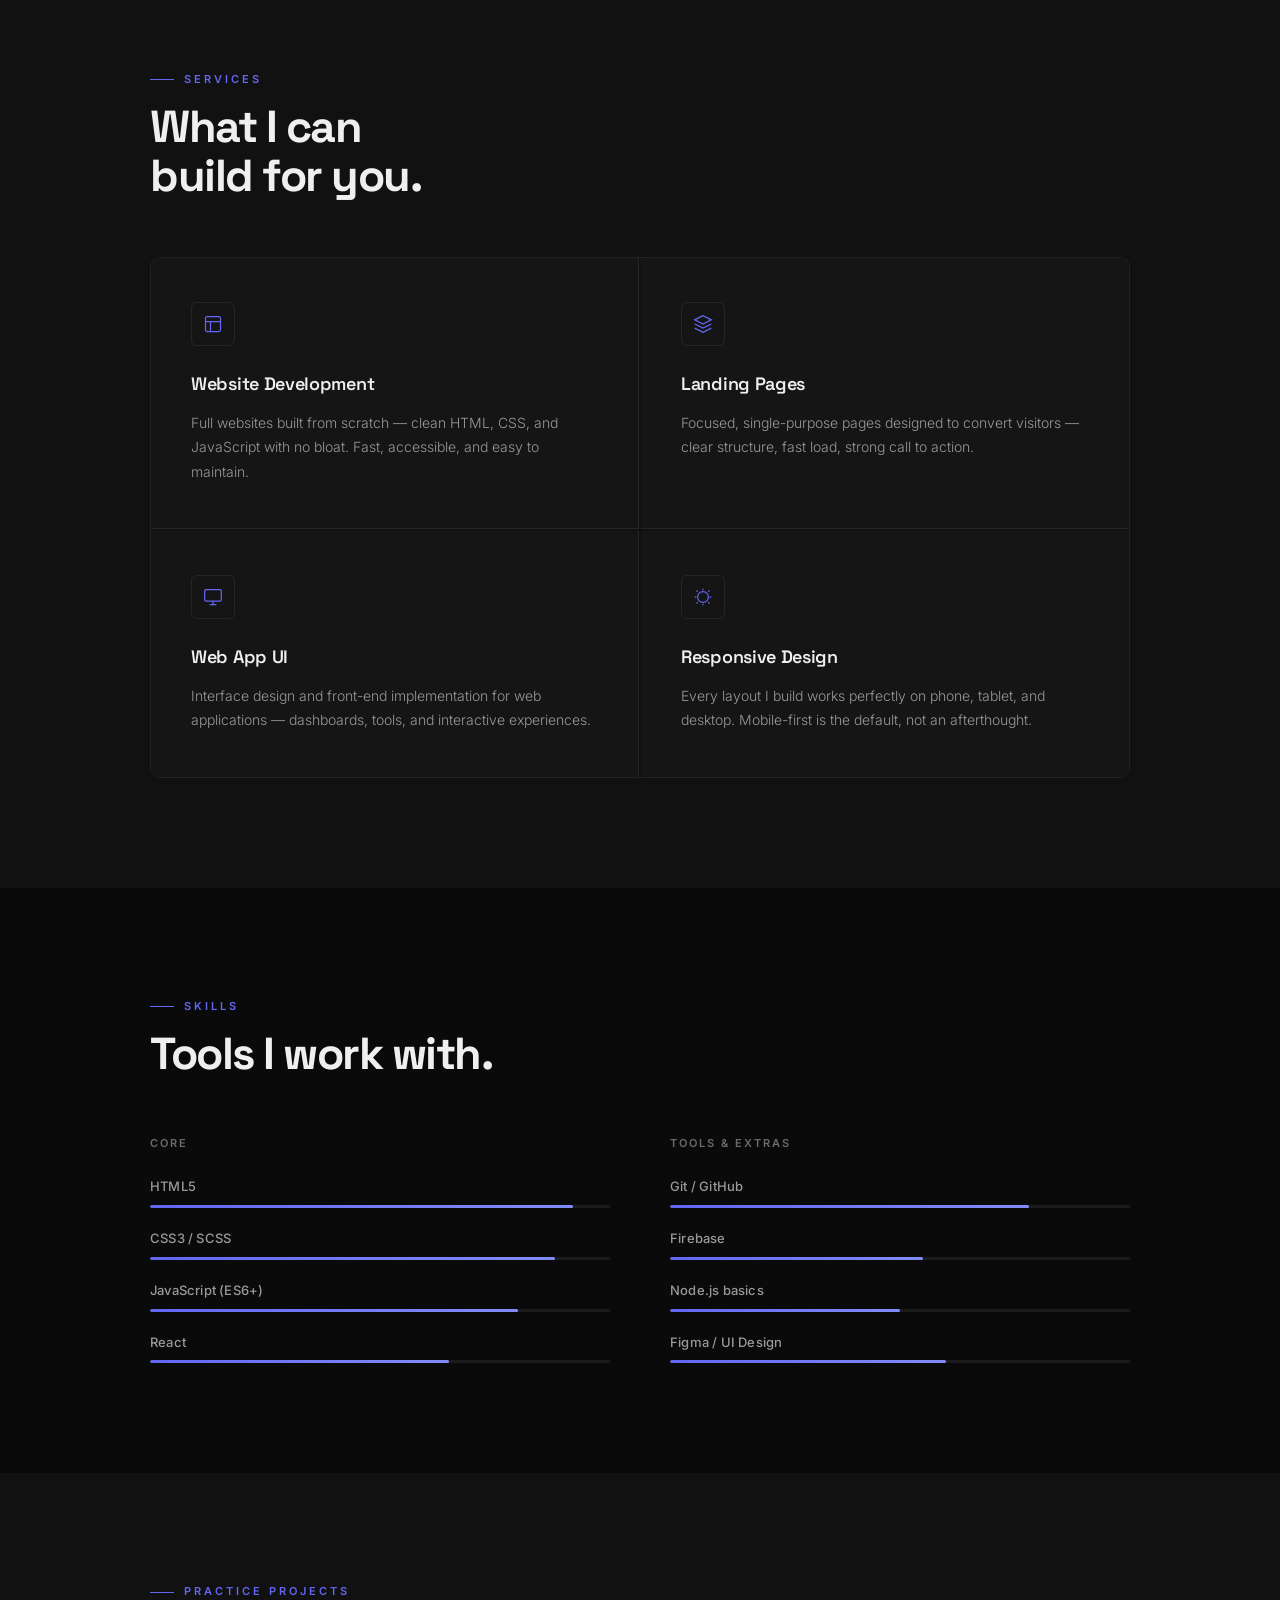
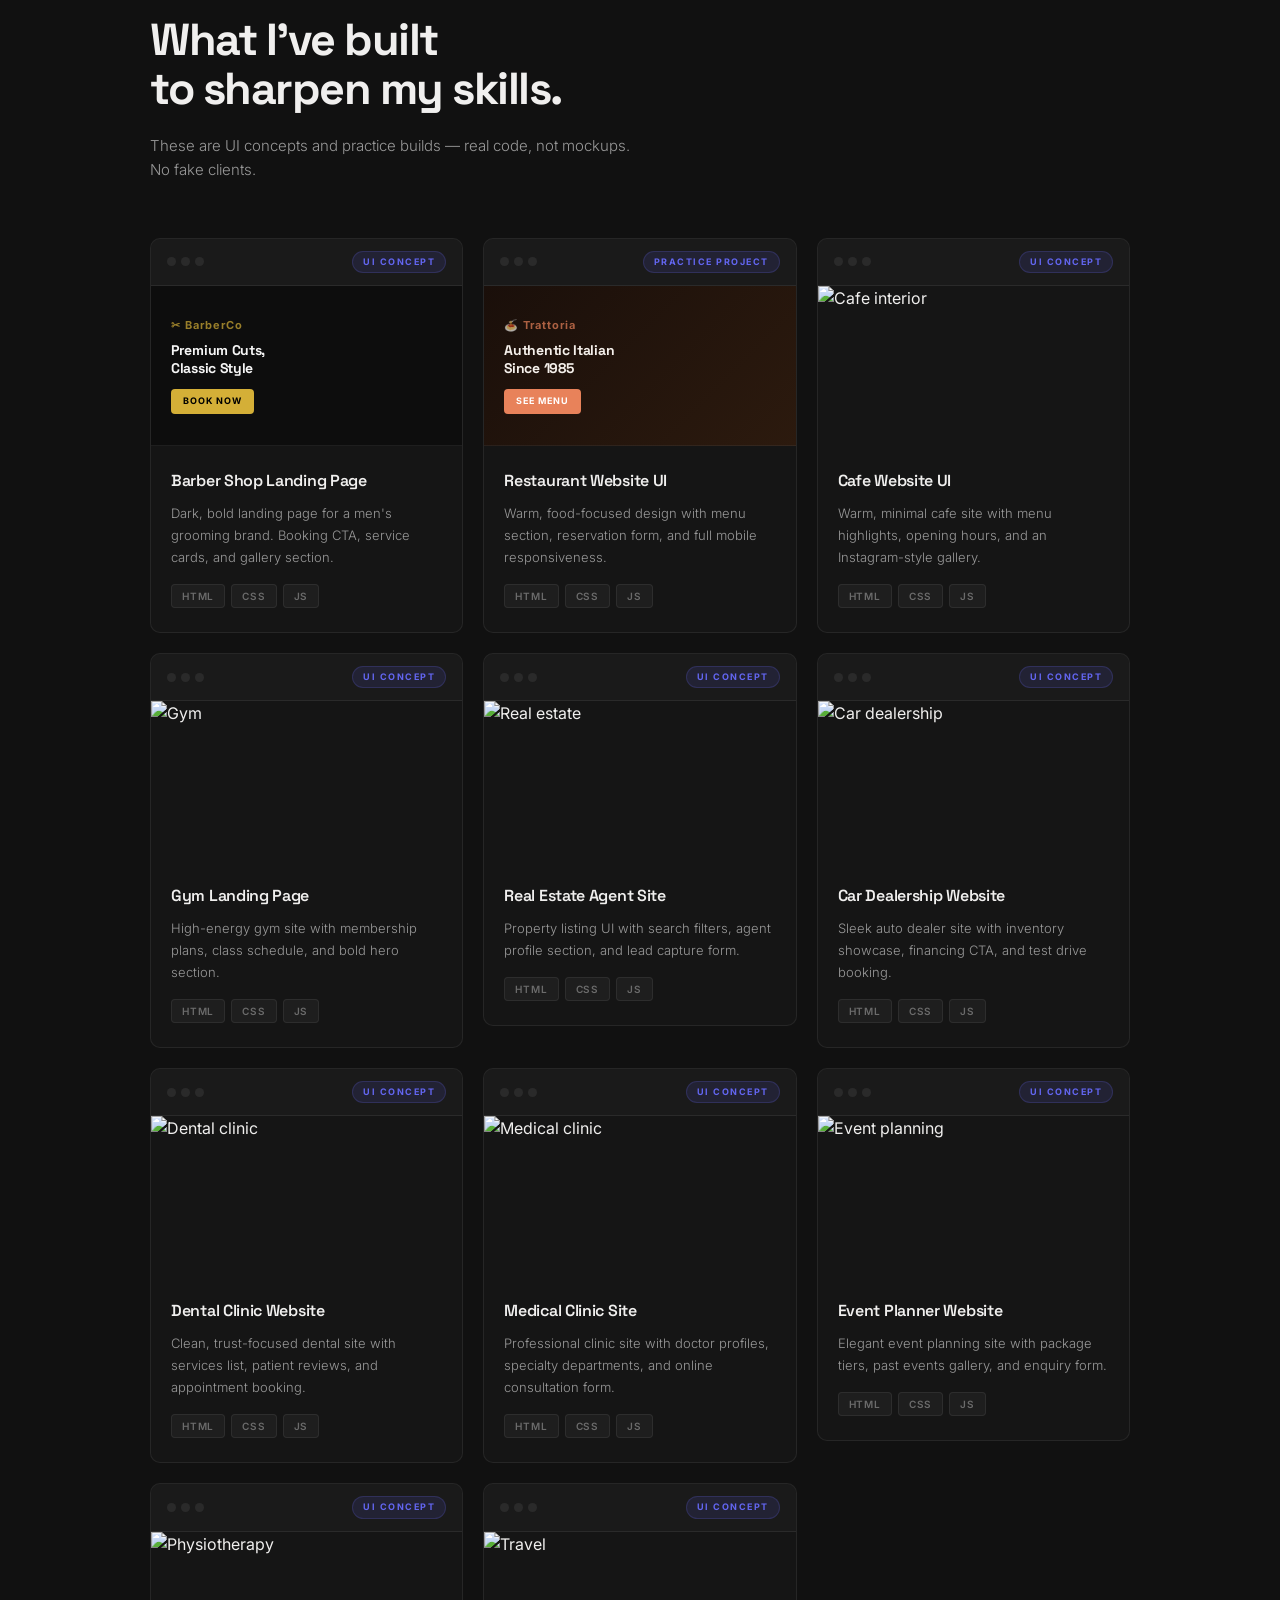
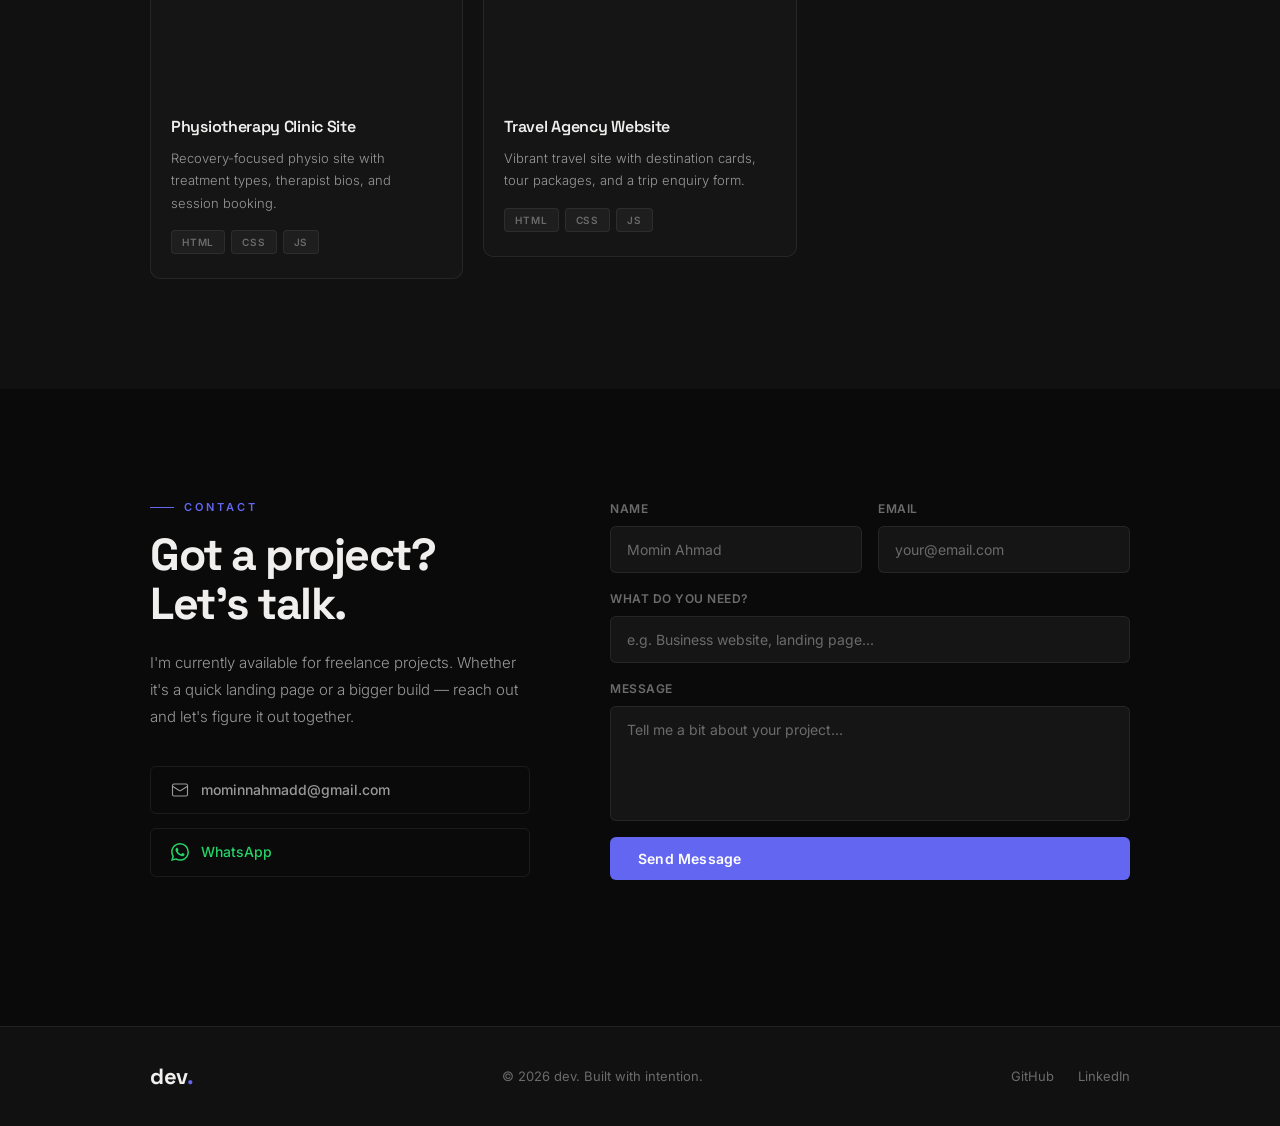
==== commit 98584de9: "Update index.html" ====
--- a/index.html
+++ b/index.html
@@ -304,24 +304,7 @@
         </div>
       </a>
 
-      <!-- Fitness Trainer -->
-      <a href="trainer.html" class="project-link">
-        <div class="project-card reveal reveal-delay-2">
-          <div class="project-top">
-            <div class="project-window"><span></span><span></span><span></span></div>
-            <span class="project-badge">UI Concept</span>
-          </div>
-          <div class="project-preview trainer-preview">
-            <img src="https://images.unsplash.com/photo-1571019613454-1cb2f99b2d8b?w=600&q=80" alt="Fitness trainer" style="width:100%;height:100%;object-fit:cover;">
-          </div>
-          <div class="project-body">
-            <h3 class="project-title">Fitness Trainer Portfolio</h3>
-            <p class="project-desc">Personal trainer site with transformation results, program packages, and booking form.</p>
-            <div class="project-tags"><span>HTML</span><span>CSS</span><span>JS</span></div>
-          </div>
-        </div>
-      </a>
-
+      
       <!-- Real Estate -->
       <a href="realestate.html" class="project-link">
         <div class="project-card reveal">
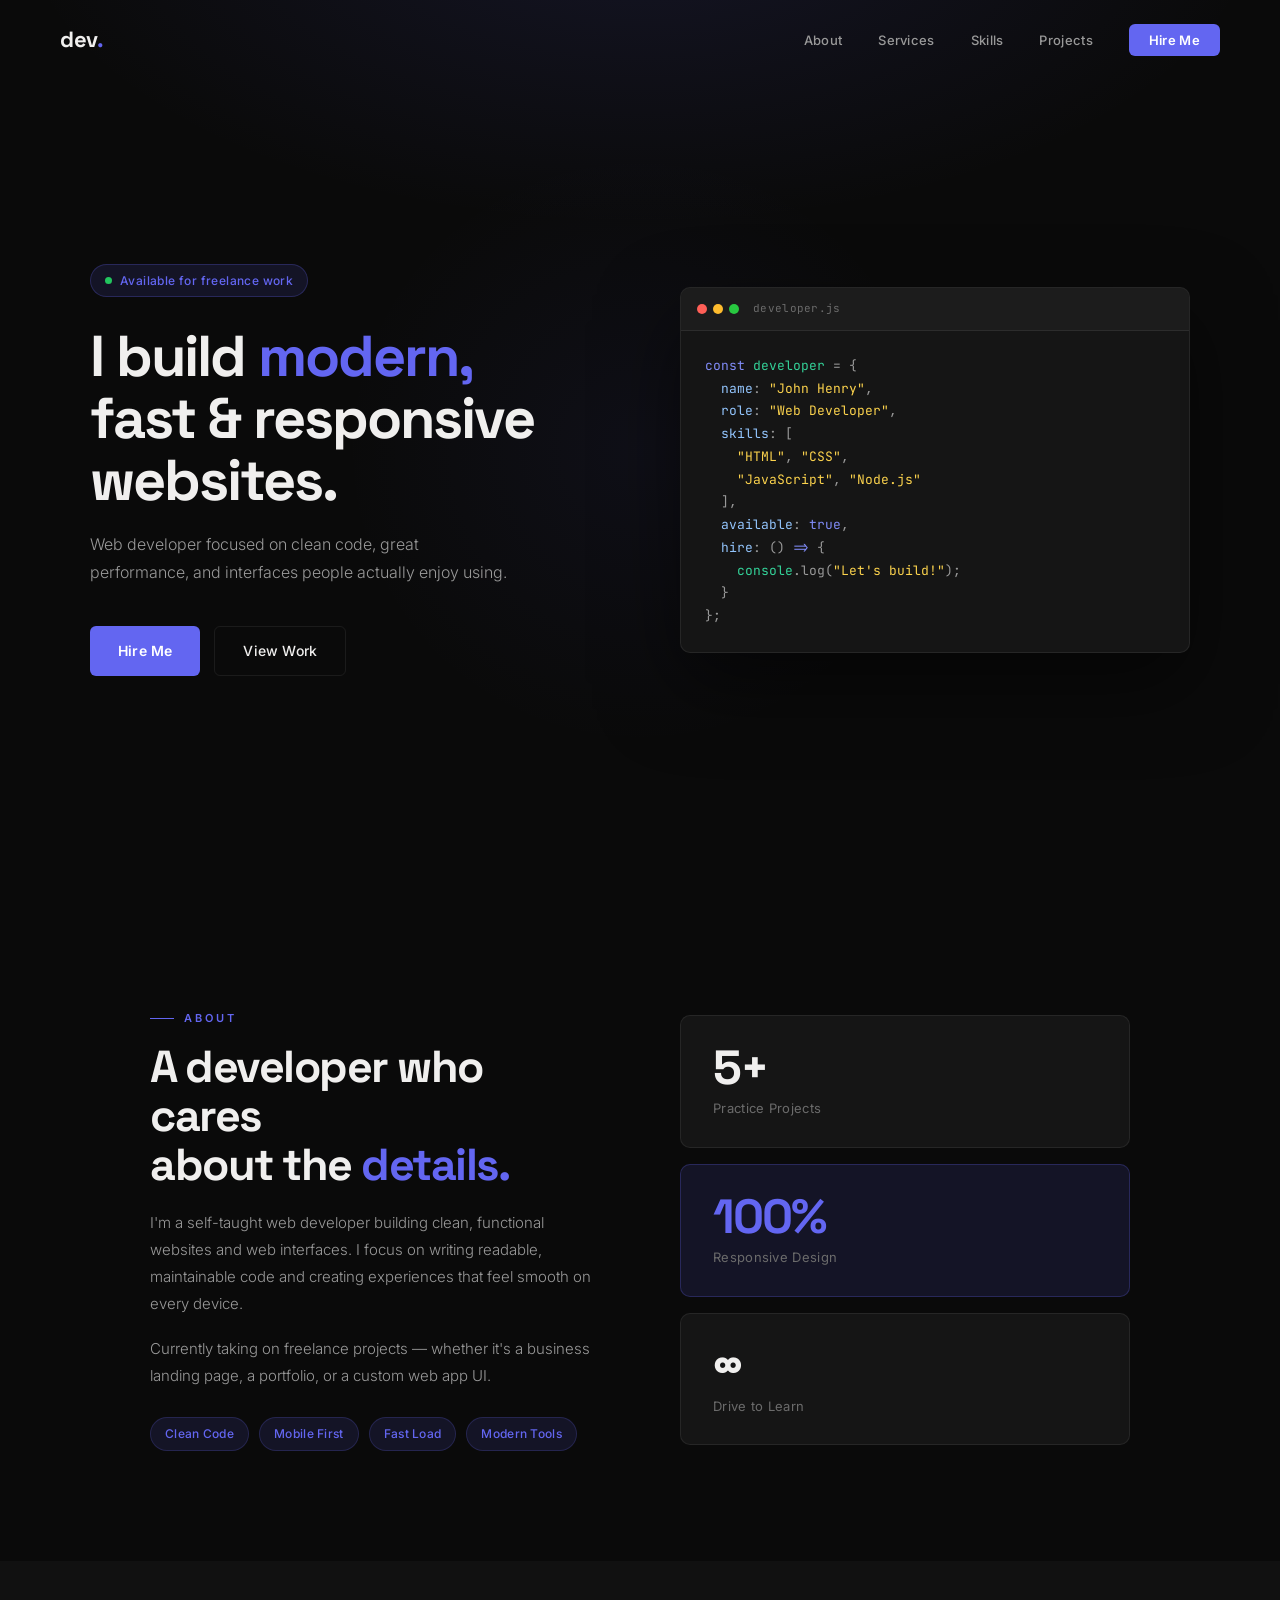
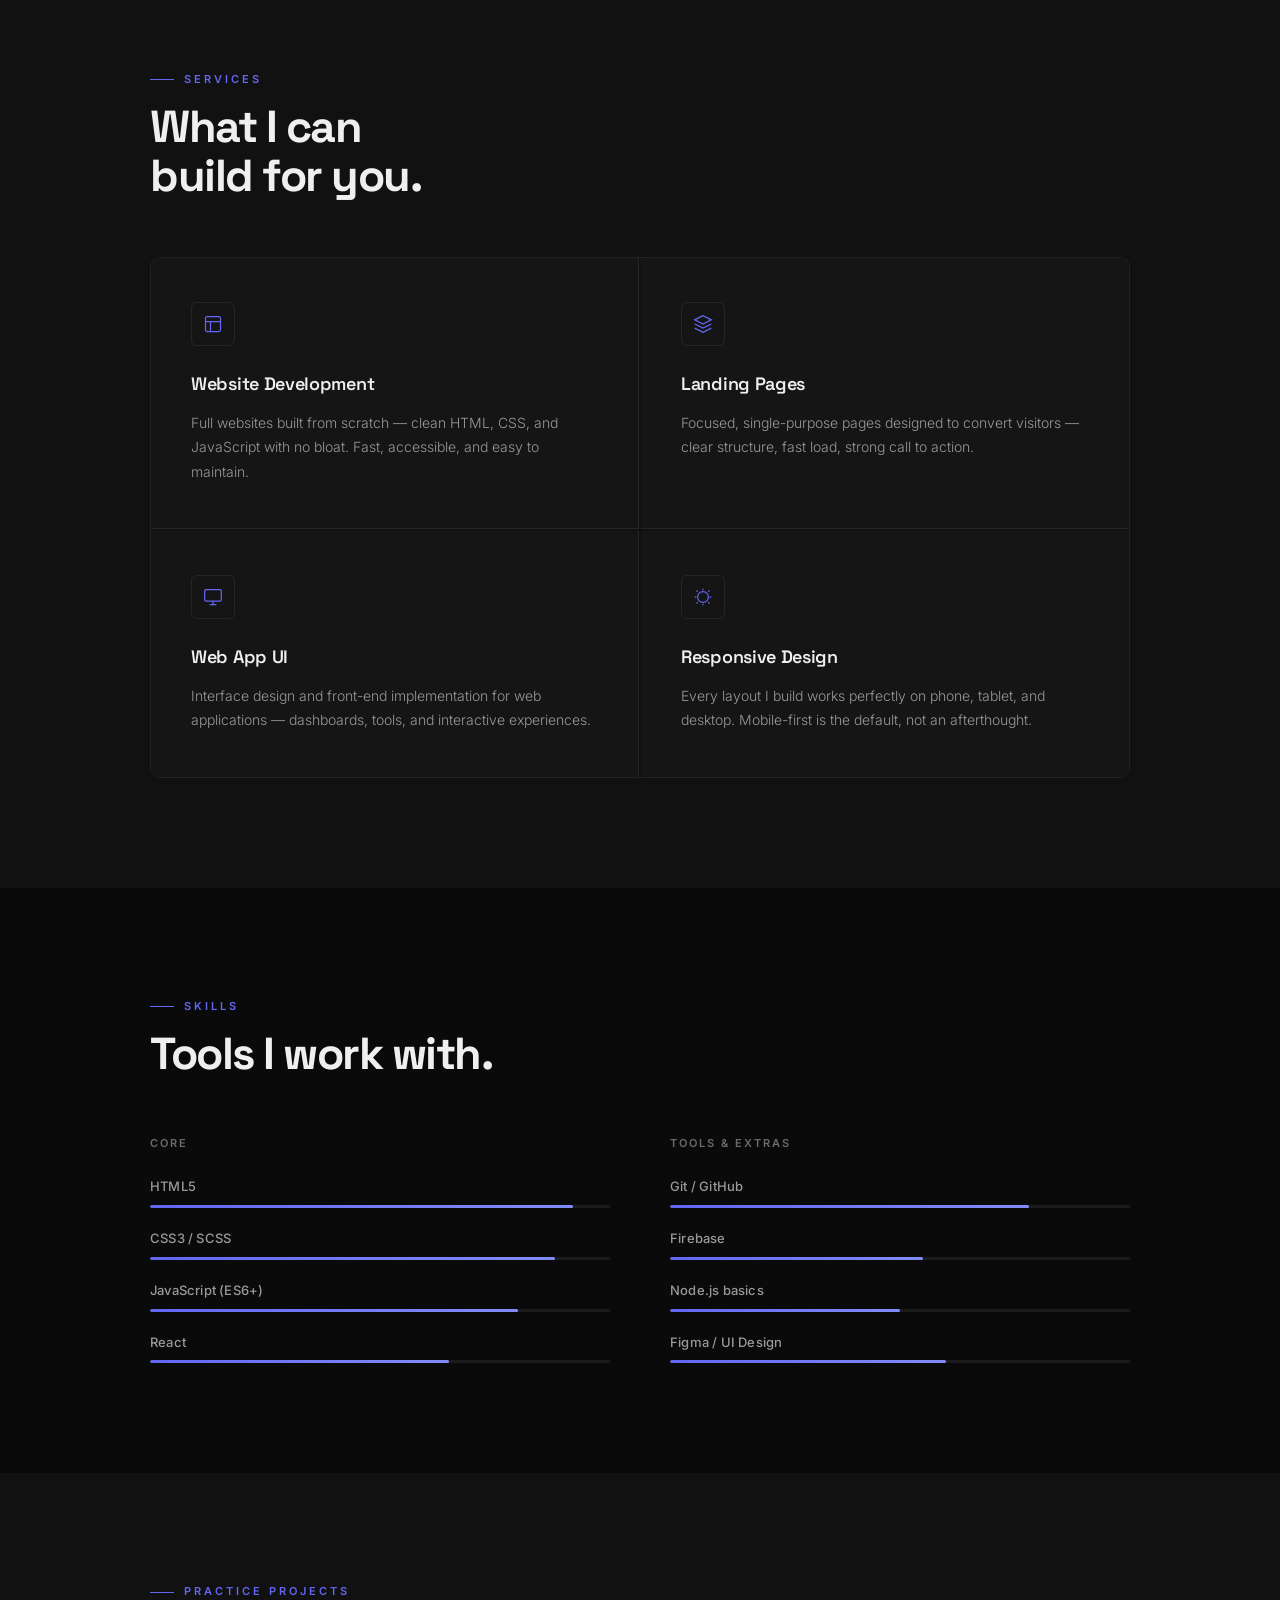
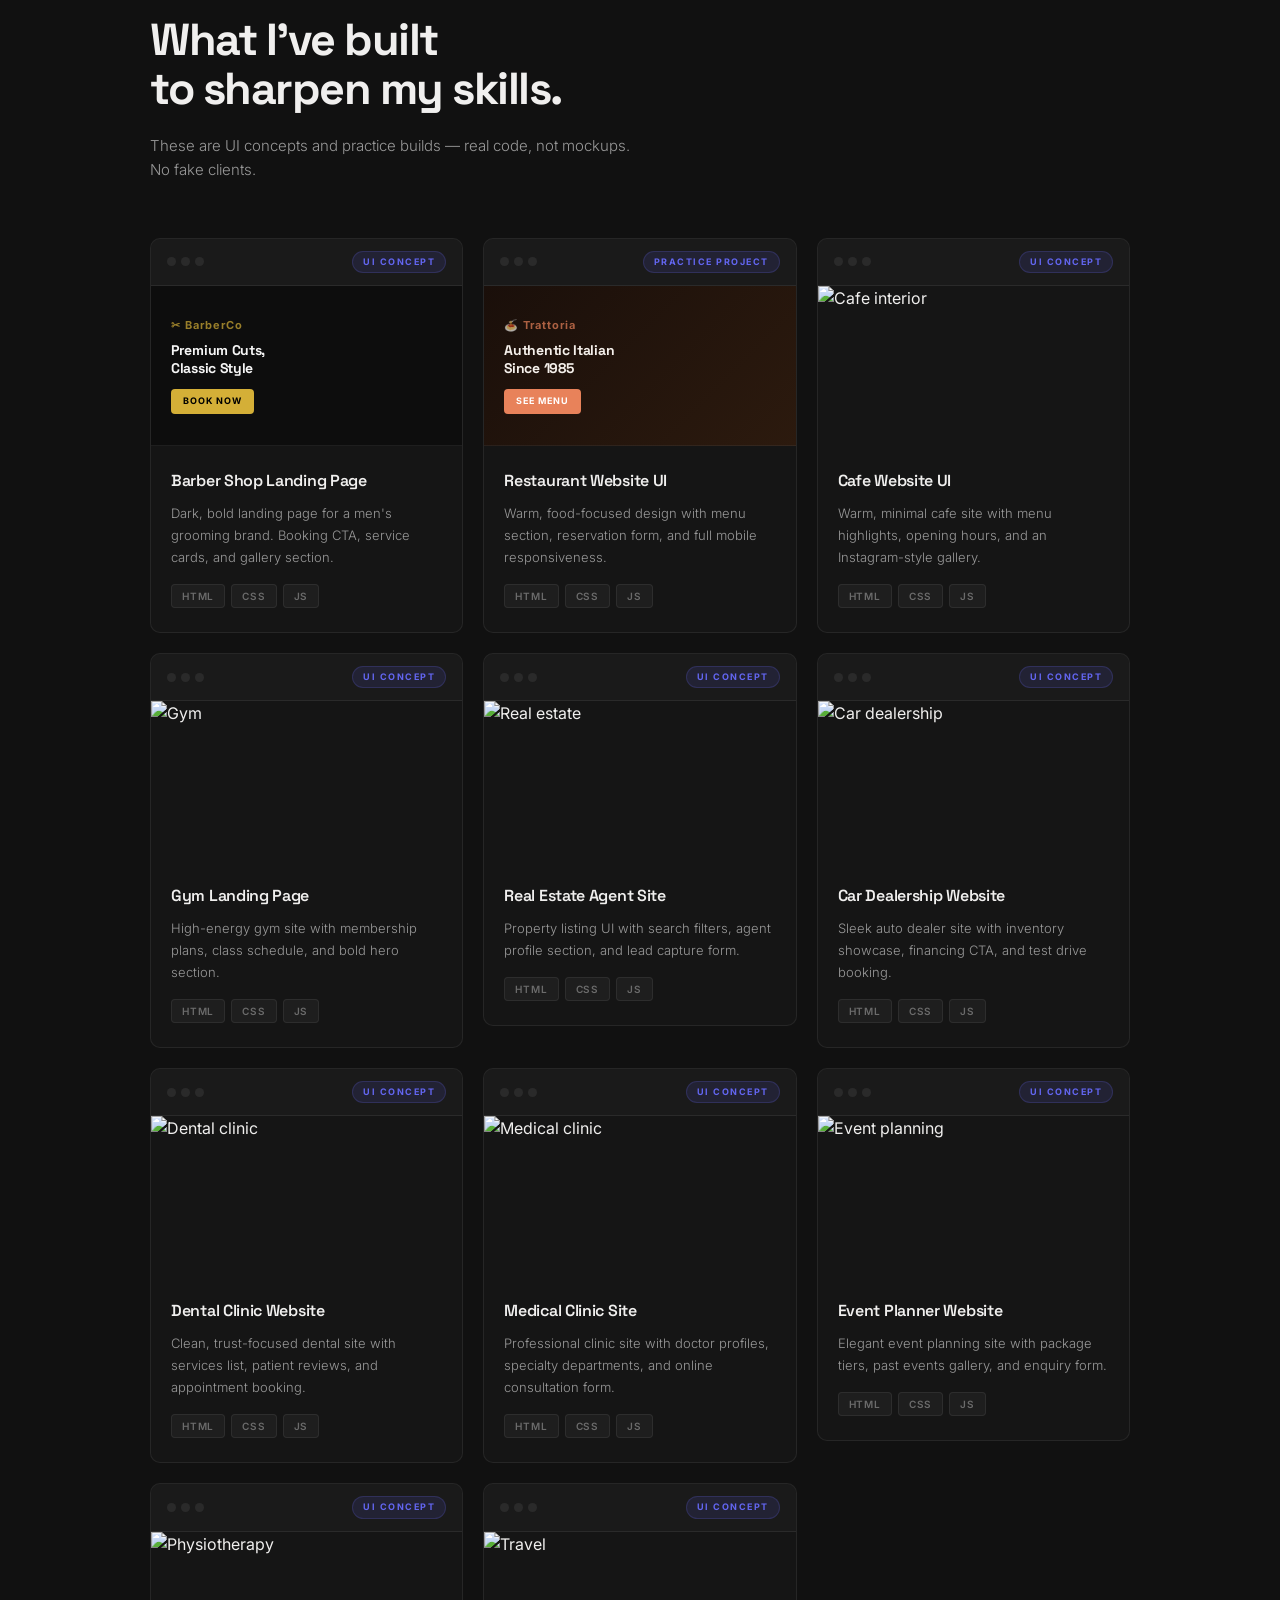
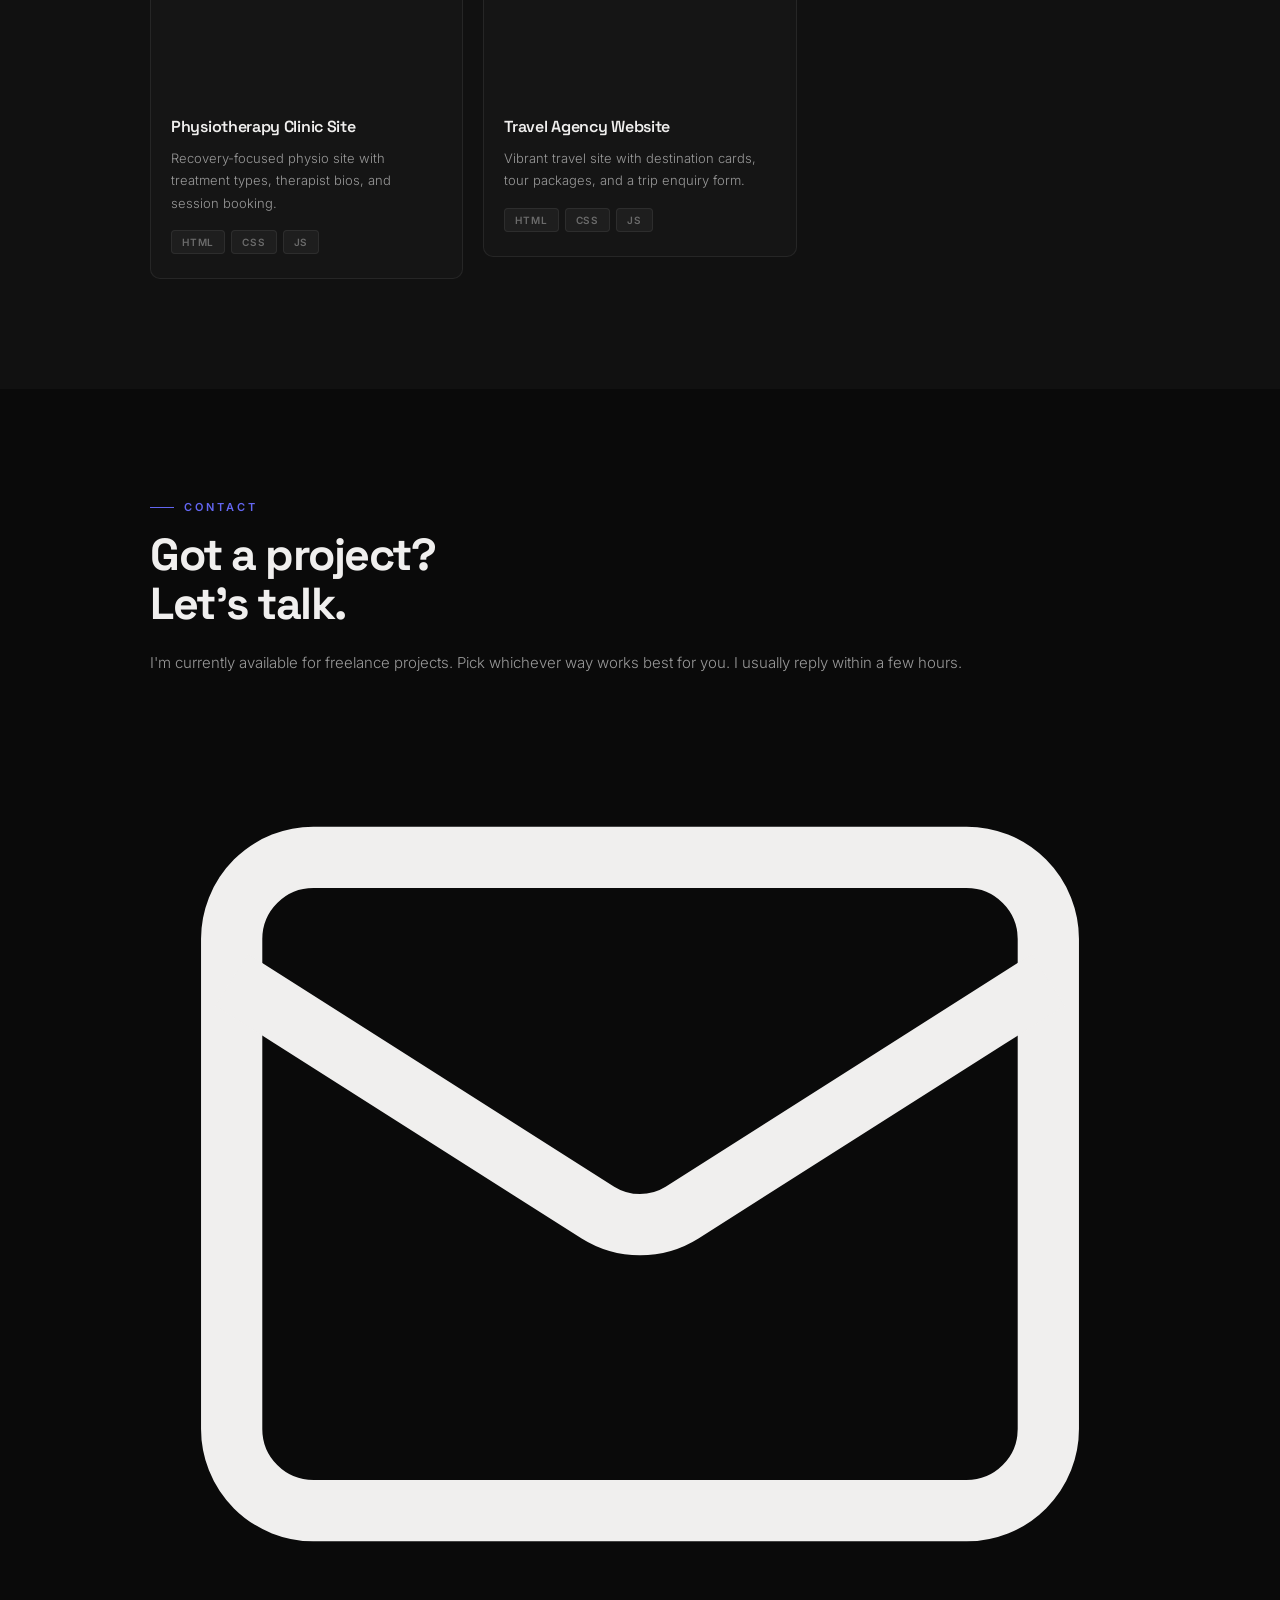
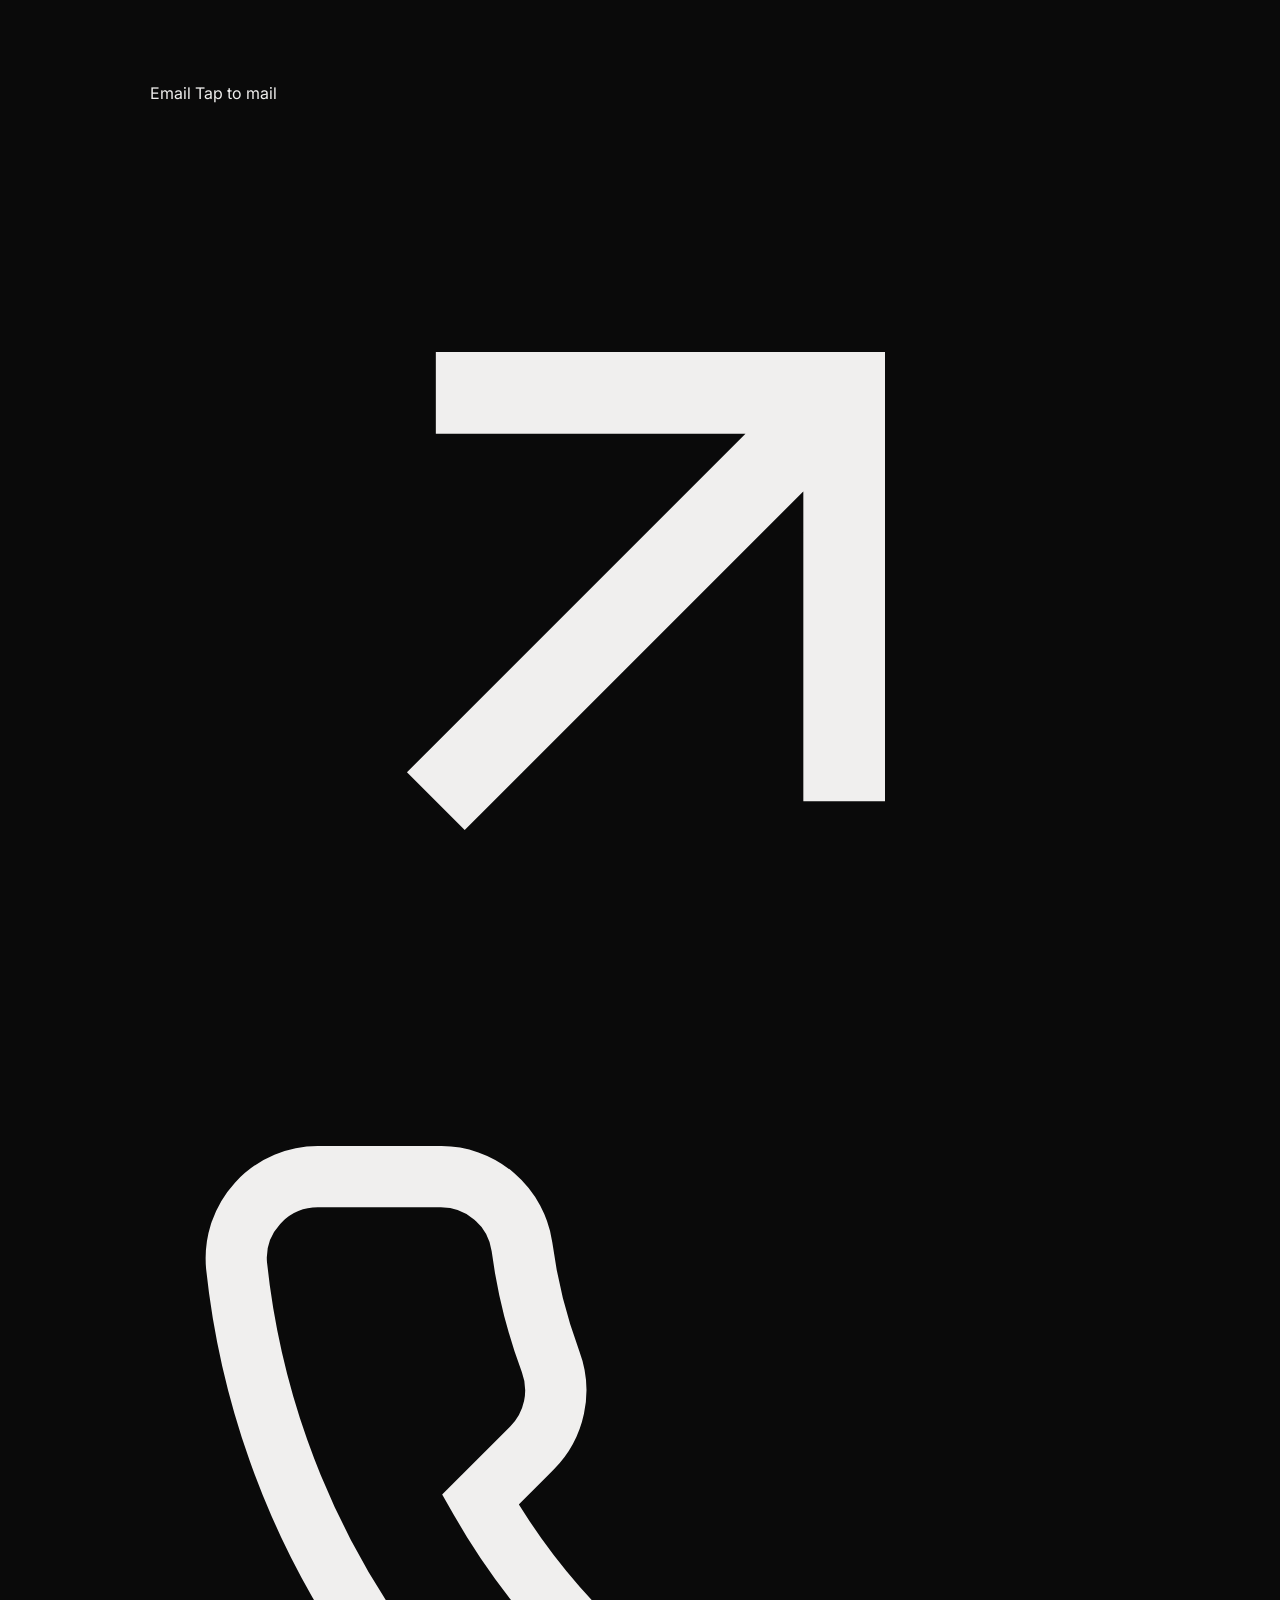
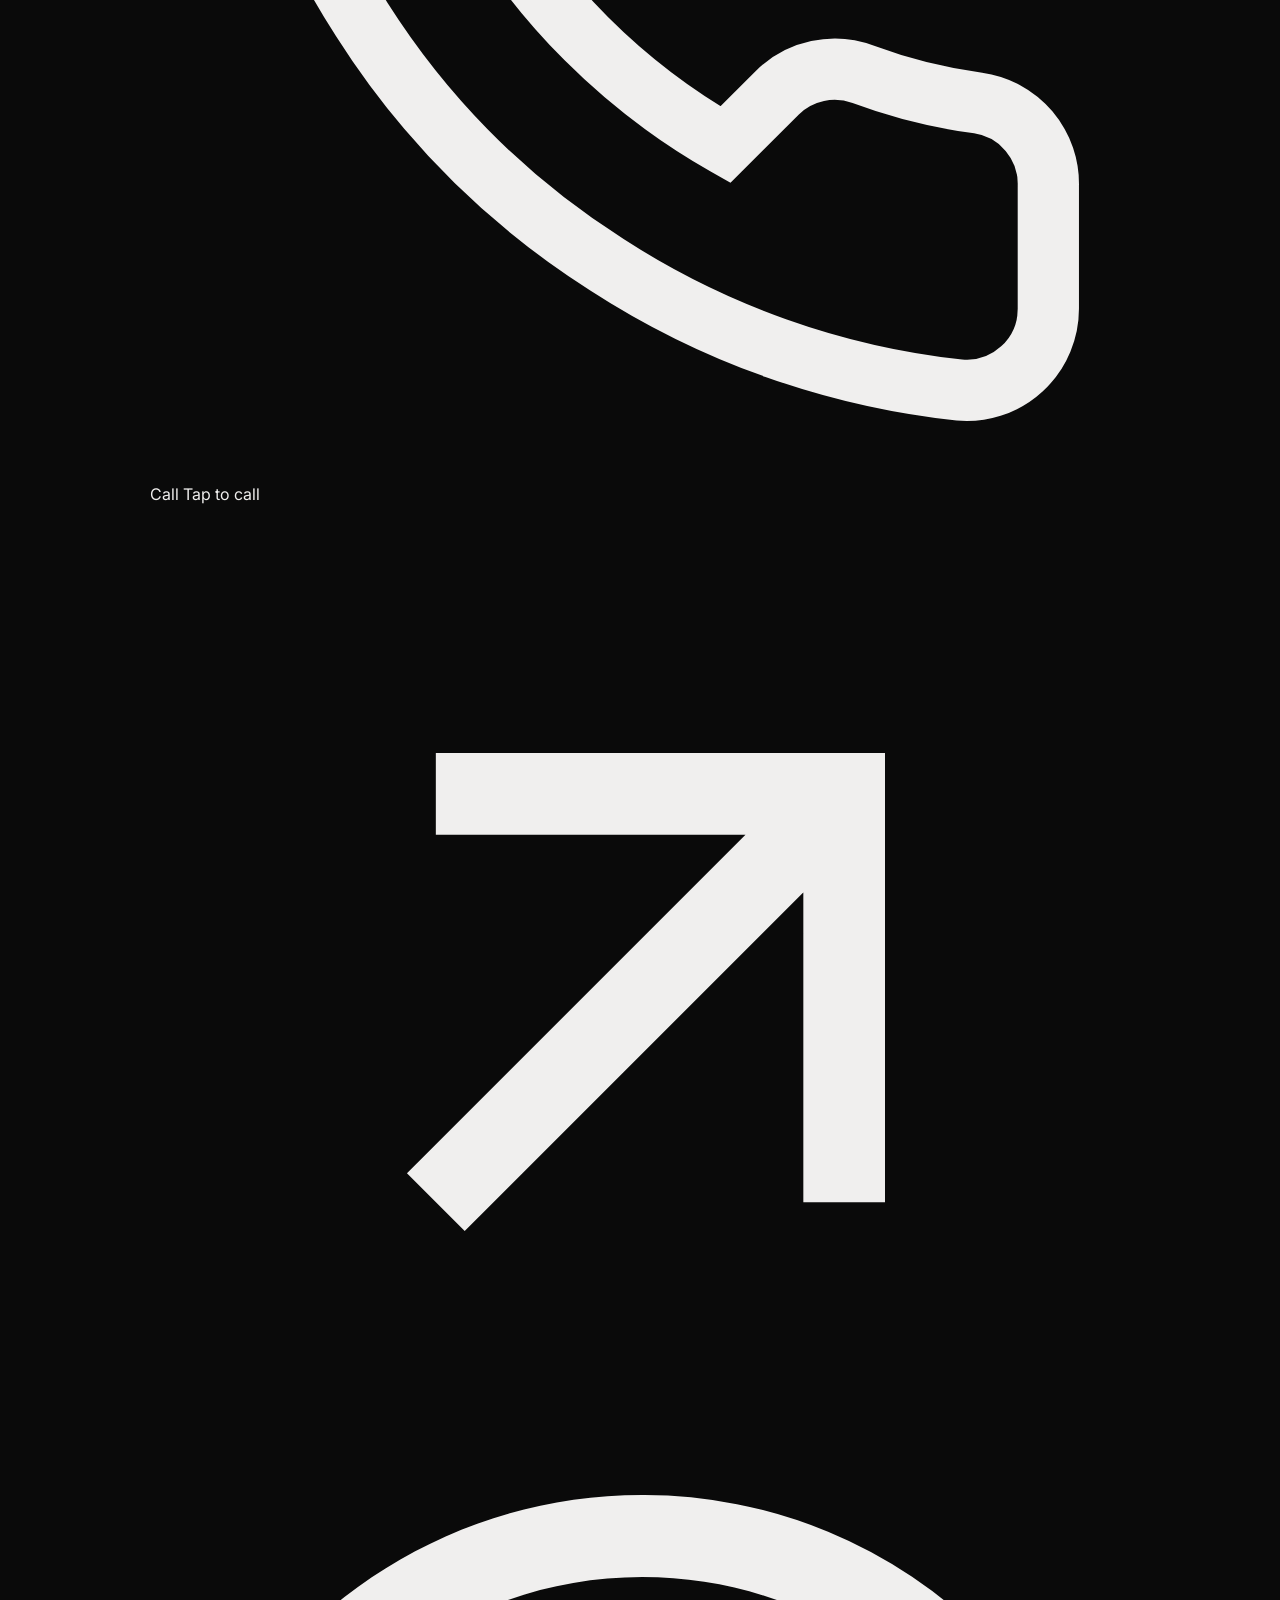
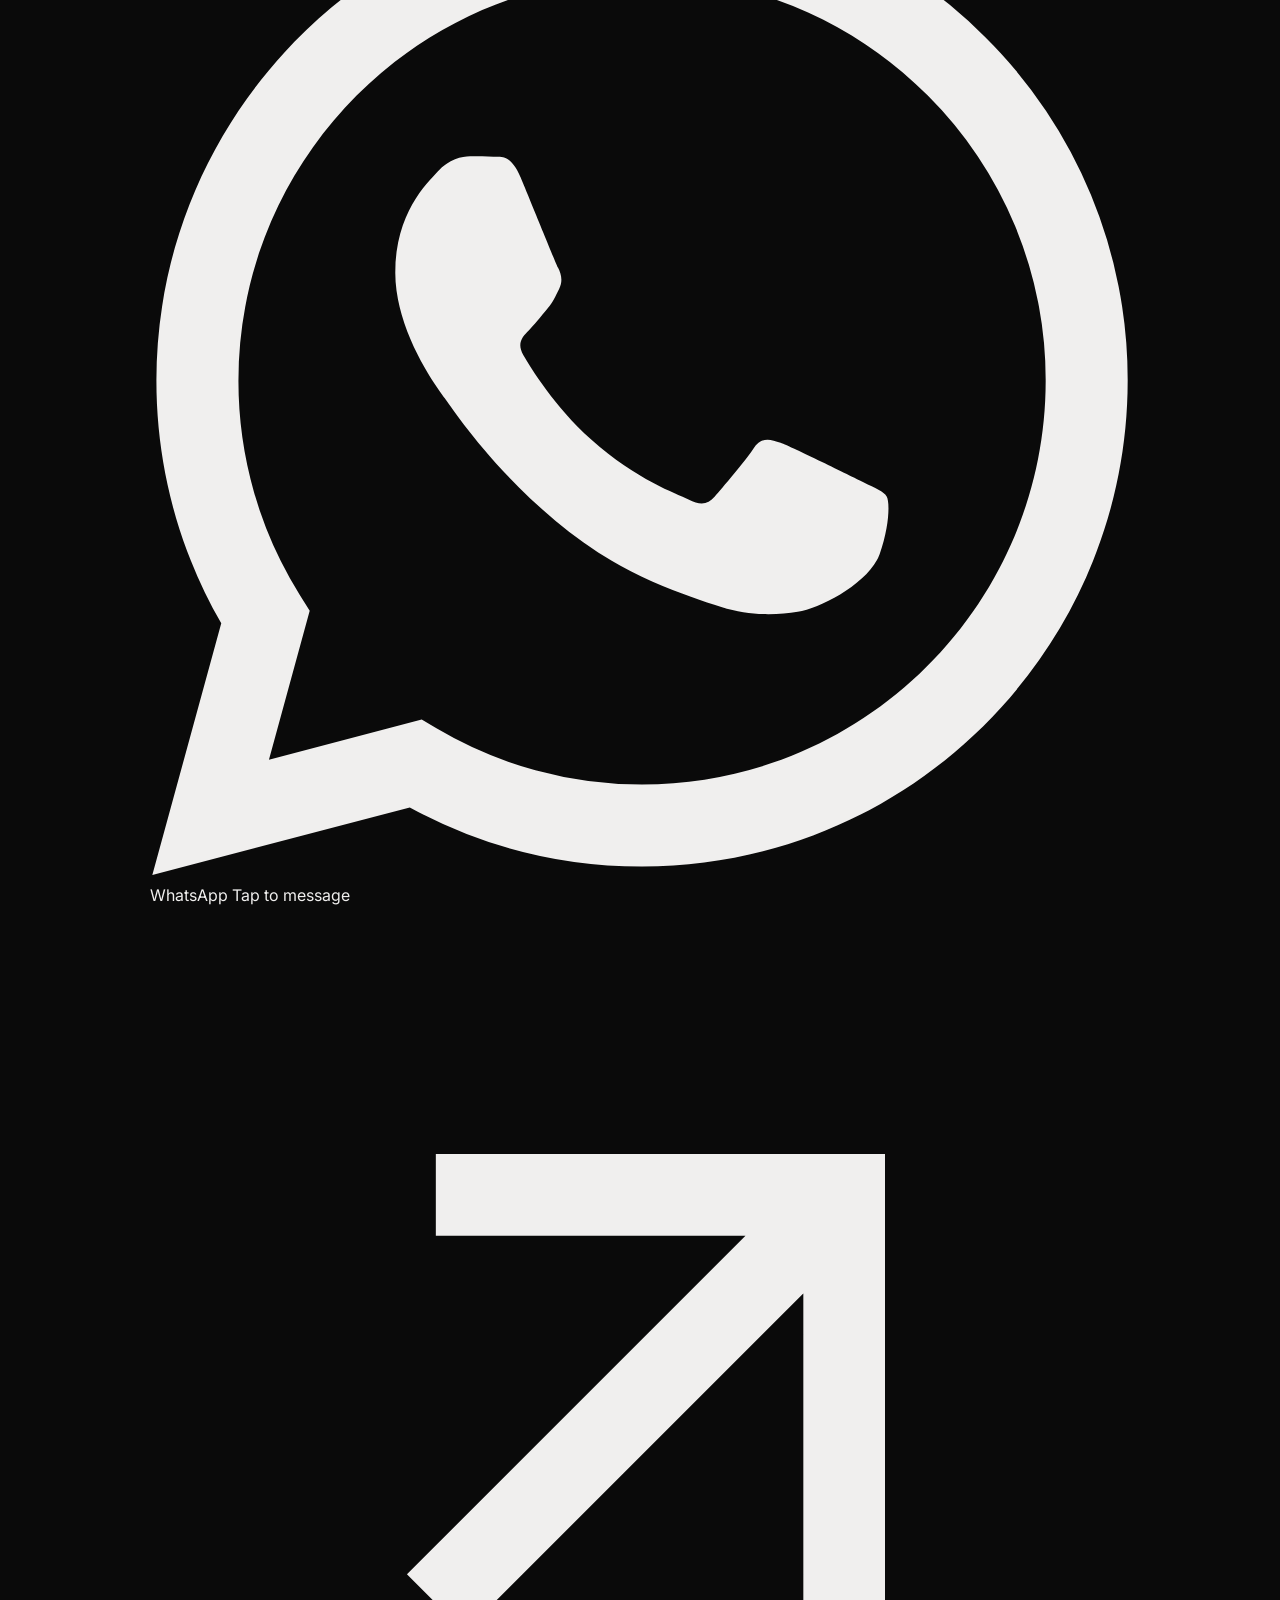
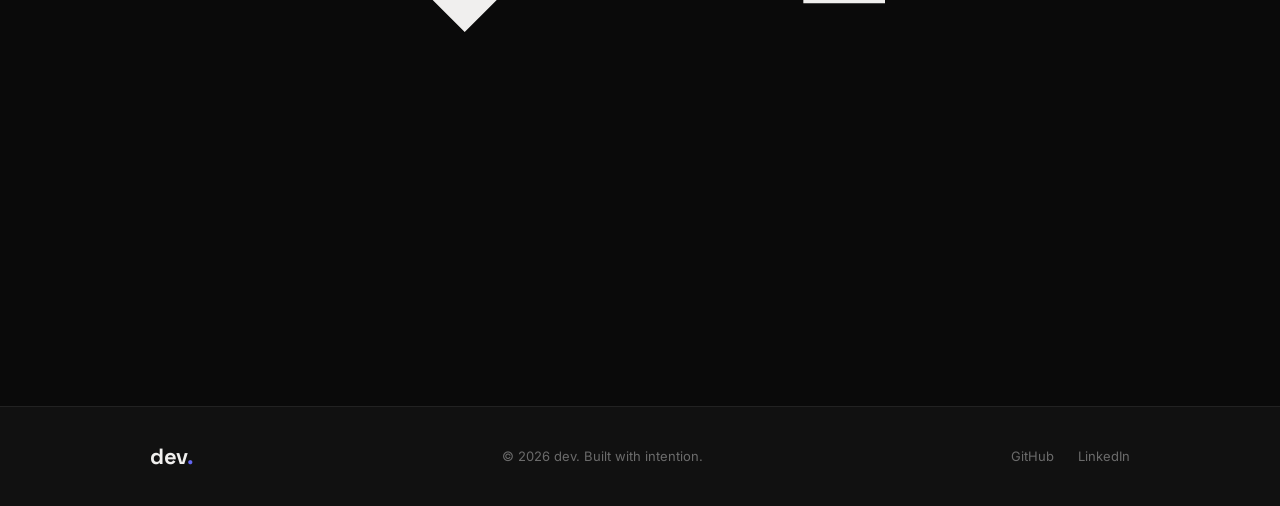
==== commit 53172c2d: "Update index.html" ====
--- a/index.html
+++ b/index.html
@@ -438,46 +438,47 @@
   <!-- CONTACT -->
   <section id="contact">
     <div class="container">
-      <div class="contact-grid">
-        <div class="contact-left reveal">
-          <p class="section-eyebrow">Contact</p>
-          <h2 class="section-heading">Got a project?<br>Let's talk.</h2>
-          <p class="body-text">I'm currently available for freelance projects. Whether it's a quick landing page or a bigger build — reach out and let's figure it out together.</p>
-          <div class="contact-links">
-            <a href="mailto:mominnahmadd@gmail.com" class="contact-link">
-              <svg viewBox="0 0 24 24" fill="none" stroke="currentColor" stroke-width="1.5"><rect x="2" y="4" width="20" height="16" rx="2"/><path d="m22 7-8.97 5.7a1.94 1.94 0 0 1-2.06 0L2 7"/></svg>
-             mominnahmadd@gmail.com
-            </a>
-            <a href="https://wa.me/923494199269" target="_blank" class="contact-link whatsapp-link">
-              <svg viewBox="0 0 24 24" fill="currentColor"><path d="M17.472 14.382c-.297-.149-1.758-.867-2.03-.967-.273-.099-.471-.148-.67.15-.197.297-.767.966-.94 1.164-.173.199-.347.223-.644.075-.297-.15-1.255-.463-2.39-1.475-.883-.788-1.48-1.761-1.653-2.059-.173-.297-.018-.458.13-.606.134-.133.298-.347.446-.52.149-.174.198-.298.298-.497.099-.198.05-.371-.025-.52-.075-.149-.669-1.612-.916-2.207-.242-.579-.487-.5-.669-.51-.173-.008-.371-.01-.57-.01-.198 0-.52.074-.792.372-.272.297-1.04 1.016-1.04 2.479 0 1.462 1.065 2.875 1.213 3.074.149.198 2.096 3.2 5.077 4.487.709.306 1.262.489 1.694.625.712.227 1.36.195 1.871.118.571-.085 1.758-.719 2.006-1.413.248-.694.248-1.289.173-1.413-.074-.124-.272-.198-.57-.347m-5.421 7.403h-.004a9.87 9.87 0 0 1-5.031-1.378l-.361-.214-3.741.982.998-3.648-.235-.374a9.86 9.86 0 0 1-1.51-5.26c.001-5.45 4.436-9.884 9.888-9.884 2.64 0 5.122 1.03 6.988 2.898a9.825 9.825 0 0 1 2.893 6.994c-.003 5.45-4.437 9.884-9.885 9.884m8.413-18.297A11.815 11.815 0 0 0 12.05 0C5.495 0 .16 5.335.157 11.892c0 2.096.547 4.142 1.588 5.945L.057 24l6.305-1.654a11.882 11.882 0 0 0 5.683 1.448h.005c6.554 0 11.89-5.335 11.893-11.893a11.821 11.821 0 0 0-3.48-8.413z"/></svg>
-              WhatsApp
-            </a>
-          </div>
-        </div>
-        <div class="contact-right reveal reveal-delay">
-          <form class="contact-form" id="contactForm">
-            <div class="field-row">
-              <div class="field">
-                <label for="fname">Name</label>
-                <input type="text" id="fname" placeholder="Momin Ahmad" required>
-              </div>
-              <div class="field">
-                <label for="femail">Email</label>
-                <input type="email" id="femail" placeholder="your@email.com" required>
-              </div>
-            </div>
-            <div class="field">
-              <label for="fsubject">What do you need?</label>
-              <input type="text" id="fsubject" placeholder="e.g. Business website, landing page...">
-            </div>
-            <div class="field">
-              <label for="fmessage">Message</label>
-              <textarea id="fmessage" rows="5" placeholder="Tell me a bit about your project..." required></textarea>
-            </div>
-            <button type="submit" class="btn-primary" id="submitBtn">Send Message</button>
-            <p class="form-msg" id="formMsg"></p>
-          </form>
-        </div>
+      <div class="contact-head reveal">
+        <p class="section-eyebrow">Contact</p>
+        <h2 class="section-heading">Got a project?<br>Let's talk.</h2>
+        <p class="body-text">I'm currently available for freelance projects. Pick whichever way works best for you. I usually reply within a few hours.</p>
+      </div>
+
+      <div class="contact-cards">
+
+        <a href="mailto:mominnahmadd@gmail.com" class="contact-card reveal">
+          <div class="contact-card-icon">
+            <svg viewBox="0 0 24 24" fill="none" stroke="currentColor" stroke-width="1.5"><rect x="2" y="4" width="20" height="16" rx="2"/><path d="m22 7-8.97 5.7a1.94 1.94 0 0 1-2.06 0L2 7"/></svg>
+          </div>
+          <div class="contact-card-text">
+            <span class="contact-card-label">Email</span>
+            <span class="contact-card-value">Tap to mail</span>
+          </div>
+          <svg class="contact-card-arrow" viewBox="0 0 24 24" fill="none" stroke="currentColor" stroke-width="2"><path d="M7 17 17 7M7 7h10v10"/></svg>
+        </a>
+
+        <a href="tel:+923494199269" class="contact-card reveal reveal-delay">
+          <div class="contact-card-icon">
+            <svg viewBox="0 0 24 24" fill="none" stroke="currentColor" stroke-width="1.5"><path d="M22 16.92v3a2 2 0 0 1-2.18 2 19.79 19.79 0 0 1-8.63-3.07 19.5 19.5 0 0 1-6-6 19.79 19.79 0 0 1-3.07-8.67A2 2 0 0 1 4.11 2h3a2 2 0 0 1 2 1.72c.127.96.361 1.903.7 2.81a2 2 0 0 1-.45 2.11L8.09 9.91a16 16 0 0 0 6 6l1.27-1.27a2 2 0 0 1 2.11-.45c.907.339 1.85.573 2.81.7A2 2 0 0 1 22 16.92z"/></svg>
+          </div>
+          <div class="contact-card-text">
+            <span class="contact-card-label">Call</span>
+            <span class="contact-card-value">Tap to call</span>
+          </div>
+          <svg class="contact-card-arrow" viewBox="0 0 24 24" fill="none" stroke="currentColor" stroke-width="2"><path d="M7 17 17 7M7 7h10v10"/></svg>
+        </a>
+
+        <a href="https://wa.me/923494199269" target="_blank" class="contact-card whatsapp-card reveal reveal-delay-2">
+          <div class="contact-card-icon">
+            <svg viewBox="0 0 24 24" fill="currentColor"><path d="M17.472 14.382c-.297-.149-1.758-.867-2.03-.967-.273-.099-.471-.148-.67.15-.197.297-.767.966-.94 1.164-.173.199-.347.223-.644.075-.297-.15-1.255-.463-2.39-1.475-.883-.788-1.48-1.761-1.653-2.059-.173-.297-.018-.458.13-.606.134-.133.298-.347.446-.52.149-.174.198-.298.298-.497.099-.198.05-.371-.025-.52-.075-.149-.669-1.612-.916-2.207-.242-.579-.487-.5-.669-.51-.173-.008-.371-.01-.57-.01-.198 0-.52.074-.792.372-.272.297-1.04 1.016-1.04 2.479 0 1.462 1.065 2.875 1.213 3.074.149.198 2.096 3.2 5.077 4.487.709.306 1.262.489 1.694.625.712.227 1.36.195 1.871.118.571-.085 1.758-.719 2.006-1.413.248-.694.248-1.289.173-1.413-.074-.124-.272-.198-.57-.347m-5.421 7.403h-.004a9.87 9.87 0 0 1-5.031-1.378l-.361-.214-3.741.982.998-3.648-.235-.374a9.86 9.86 0 0 1-1.51-5.26c.001-5.45 4.436-9.884 9.888-9.884 2.64 0 5.122 1.03 6.988 2.898a9.825 9.825 0 0 1 2.893 6.994c-.003 5.45-4.437 9.884-9.885 9.884m8.413-18.297A11.815 11.815 0 0 0 12.05 0C5.495 0 .16 5.335.157 11.892c0 2.096.547 4.142 1.588 5.945L.057 24l6.305-1.654a11.882 11.882 0 0 0 5.683 1.448h.005c6.554 0 11.89-5.335 11.893-11.893a11.821 11.821 0 0 0-3.48-8.413z"/></svg>
+          </div>
+          <div class="contact-card-text">
+            <span class="contact-card-label">WhatsApp</span>
+            <span class="contact-card-value">Tap to message</span>
+          </div>
+          <svg class="contact-card-arrow" viewBox="0 0 24 24" fill="none" stroke="currentColor" stroke-width="2"><path d="M7 17 17 7M7 7h10v10"/></svg>
+        </a>
+
       </div>
     </div>
   </section>
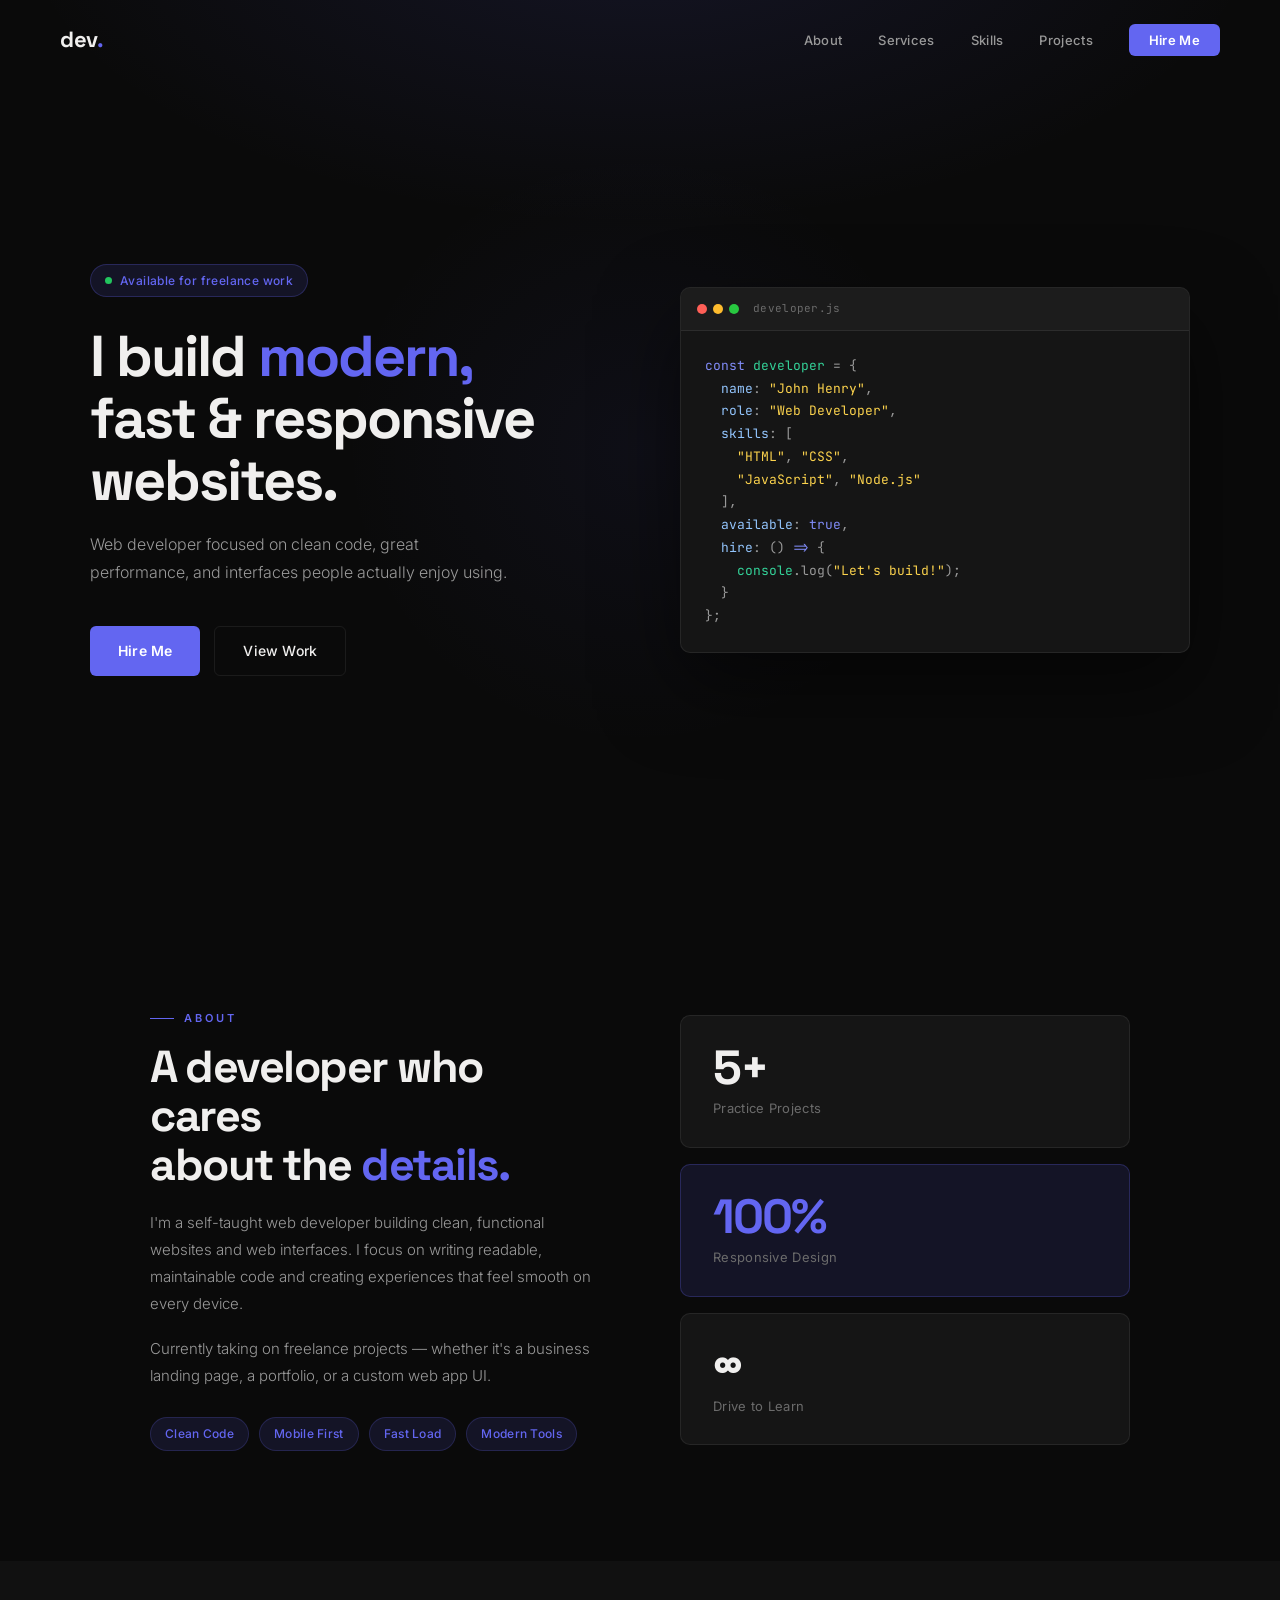
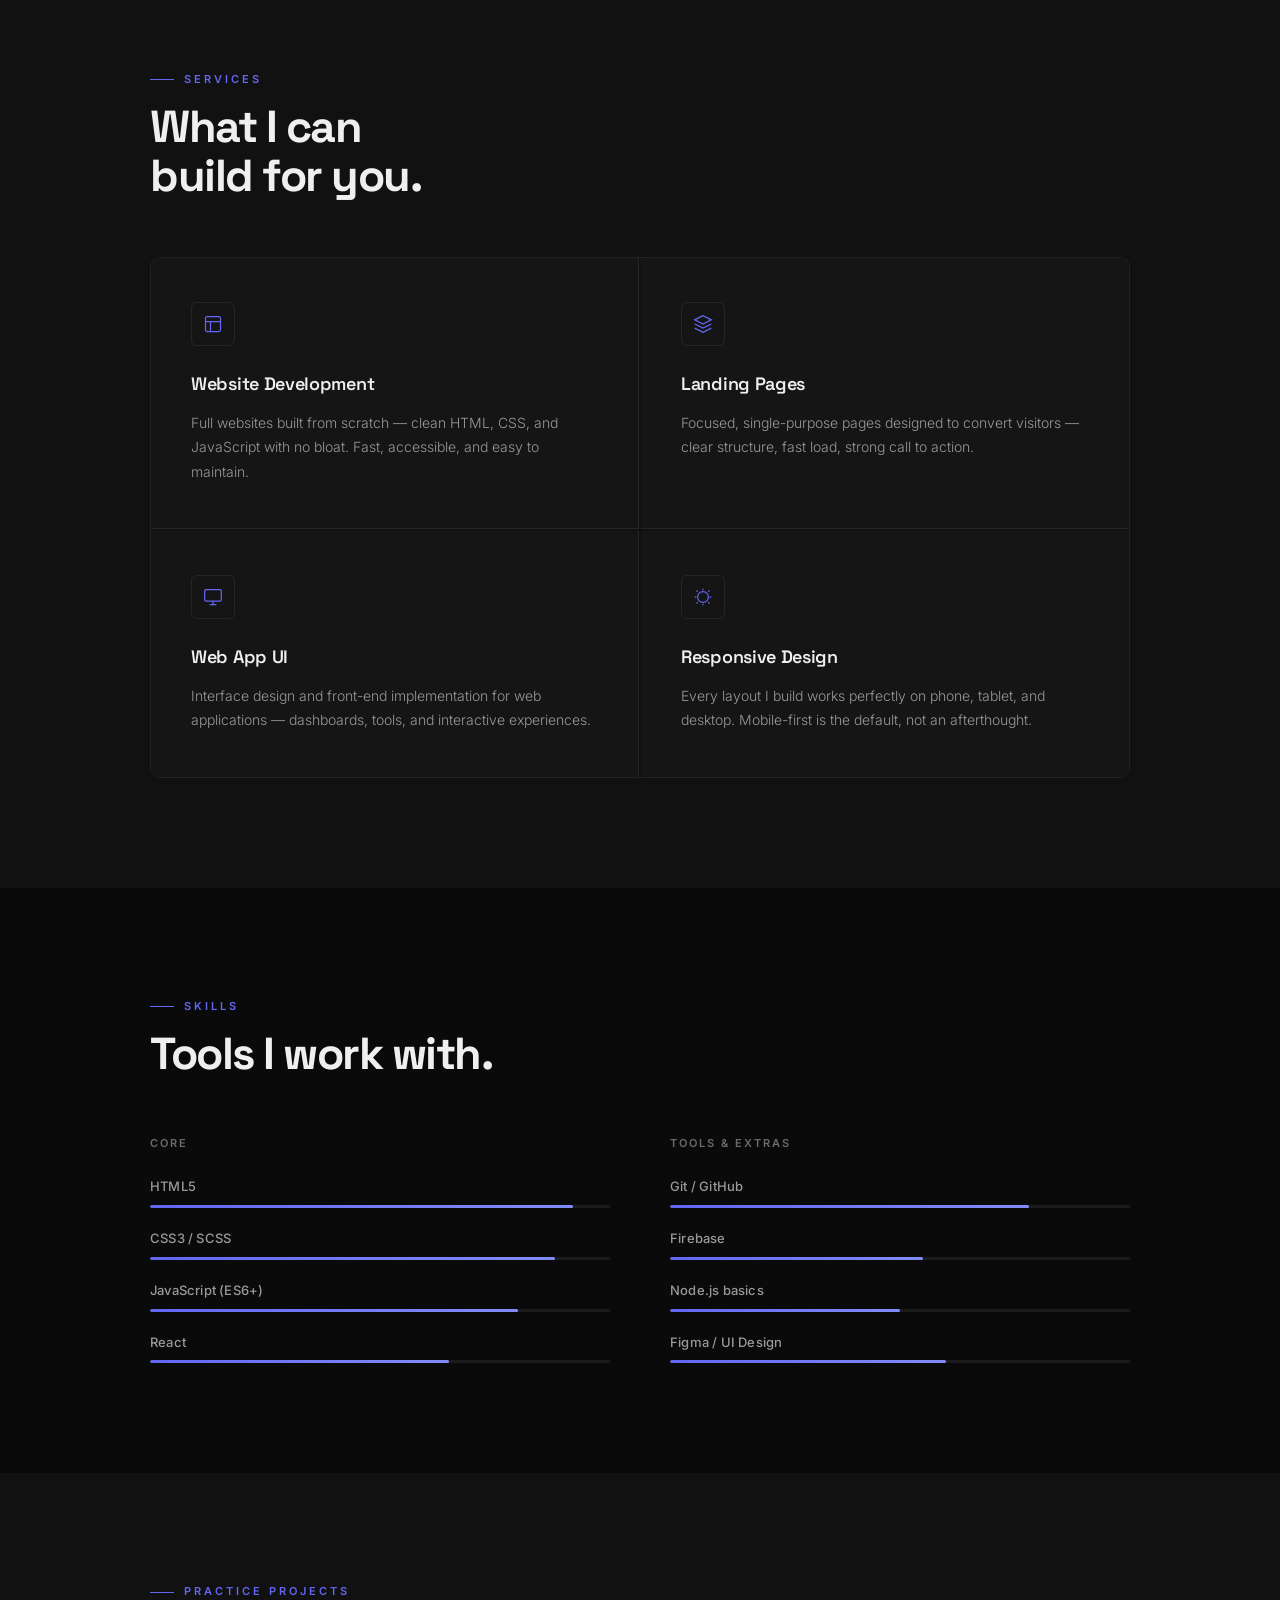
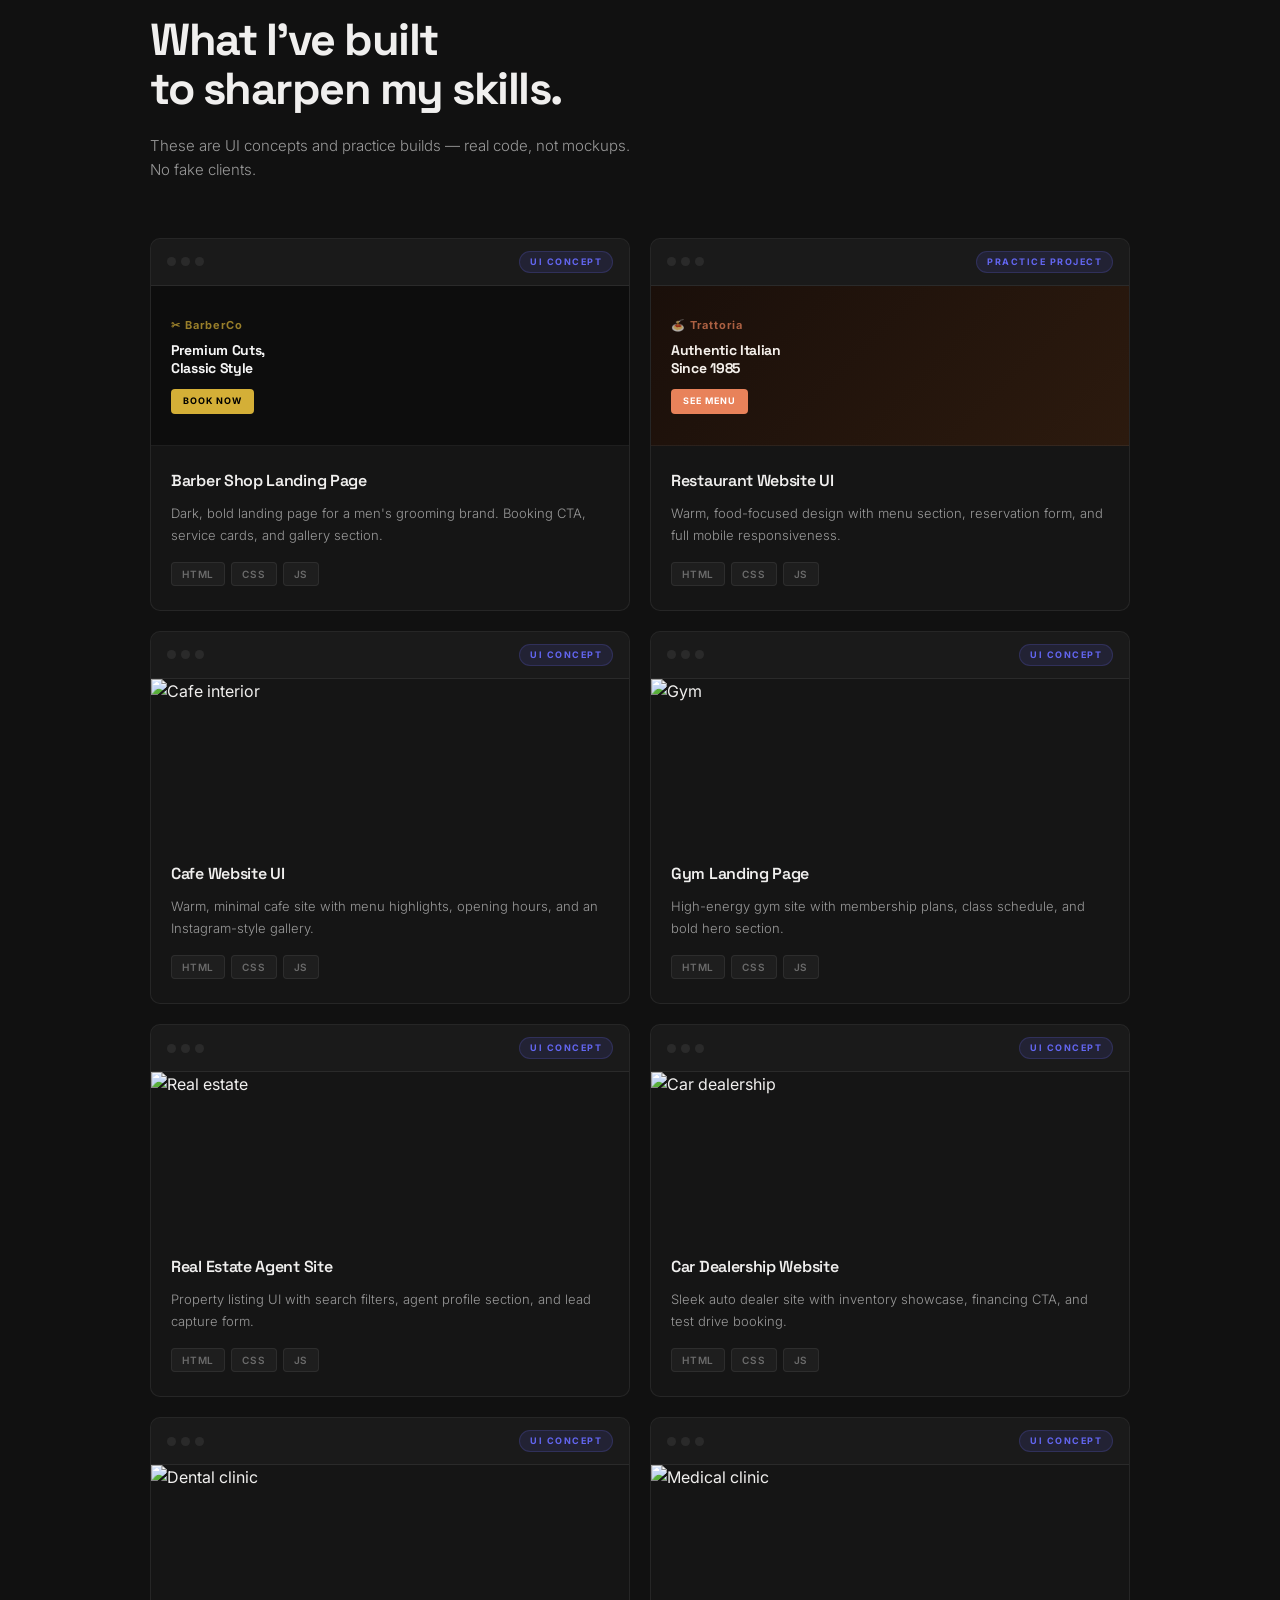
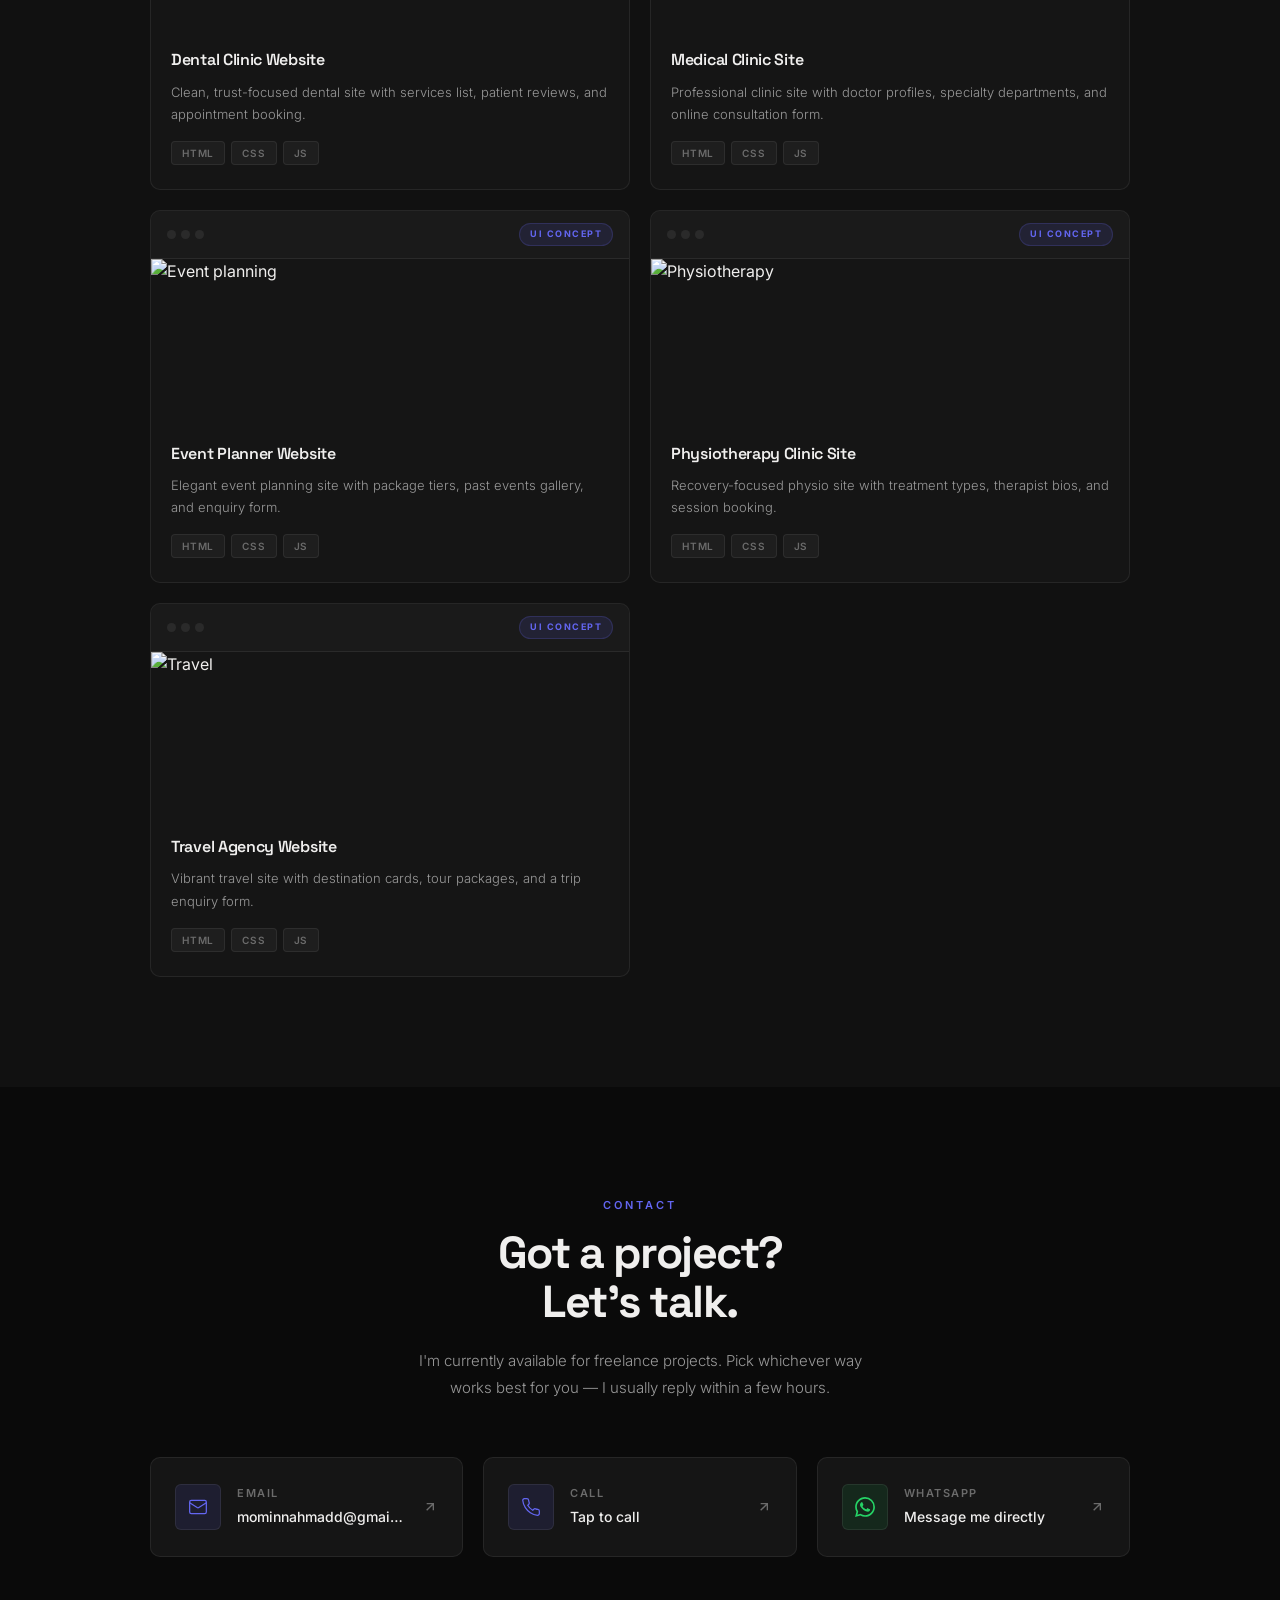
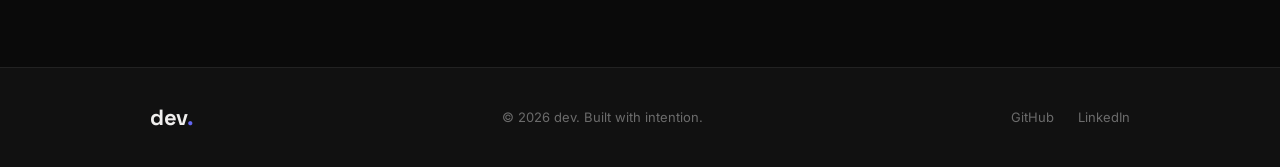
==== commit 99f18f40: "Update index.html" ====
--- a/index.html
+++ b/index.html
@@ -441,7 +441,7 @@
       <div class="contact-head reveal">
         <p class="section-eyebrow">Contact</p>
         <h2 class="section-heading">Got a project?<br>Let's talk.</h2>
-        <p class="body-text">I'm currently available for freelance projects. Pick whichever way works best for you. I usually reply within a few hours.</p>
+        <p class="body-text">I'm currently available for freelance projects. Pick whichever way works best for you — I usually reply within a few hours.</p>
       </div>
 
       <div class="contact-cards">
@@ -452,7 +452,7 @@
           </div>
           <div class="contact-card-text">
             <span class="contact-card-label">Email</span>
-            <span class="contact-card-value">Tap to mail</span>
+            <span class="contact-card-value">mominnahmadd@gmail.com</span>
           </div>
           <svg class="contact-card-arrow" viewBox="0 0 24 24" fill="none" stroke="currentColor" stroke-width="2"><path d="M7 17 17 7M7 7h10v10"/></svg>
         </a>
@@ -474,7 +474,7 @@
           </div>
           <div class="contact-card-text">
             <span class="contact-card-label">WhatsApp</span>
-            <span class="contact-card-value">Tap to message</span>
+            <span class="contact-card-value">Message me directly</span>
           </div>
           <svg class="contact-card-arrow" viewBox="0 0 24 24" fill="none" stroke="currentColor" stroke-width="2"><path d="M7 17 17 7M7 7h10v10"/></svg>
         </a>
--- a/style.css
+++ b/style.css
@@ -27,7 +27,11 @@
 =========================== */
 *, *::before, *::after { margin: 0; padding: 0; box-sizing: border-box; }
 
-html { scroll-behavior: smooth; }
+html {
+  scroll-behavior: smooth;
+  -ms-overflow-style: none;
+  scrollbar-width: none;
+}
 
 body {
   font-family: var(--font-body);
@@ -37,6 +41,9 @@
   line-height: 1.6;
   -webkit-font-smoothing: antialiased;
 }
+
+/* Hide scrollbar (WebKit: Chrome, Safari, Edge, Opera) */
+::-webkit-scrollbar { display: none; }
 
 ::selection { background: var(--accent); color: #fff; }
 
@@ -586,7 +593,7 @@
 =========================== */
 .projects-grid {
   display: grid;
-  grid-template-columns: repeat(3, 1fr);
+  grid-template-columns: repeat(2, 1fr);
   gap: 20px;
   margin-top: 56px;
 }
@@ -753,80 +760,103 @@
 /* ===========================
    CONTACT
 =========================== */
-.contact-grid {
+.contact-head {
+  max-width: 640px;
+  margin: 0 auto 56px;
+  text-align: center;
+}
+.contact-head .section-eyebrow { justify-content: center; }
+.contact-head .section-eyebrow::before { display: none; }
+.contact-head .body-text { margin: 0 auto; max-width: 480px; }
+
+.contact-cards {
   display: grid;
-  grid-template-columns: 1fr 1fr;
-  gap: 80px;
-  align-items: start;
-}
-
-.contact-links {
+  grid-template-columns: repeat(3, 1fr);
+  gap: 20px;
+}
+
+.contact-card {
+  display: flex;
+  align-items: center;
+  gap: 16px;
+  background: var(--bg-card);
+  border: 1px solid var(--border);
+  border-radius: var(--radius);
+  padding: 26px 24px;
+  transition: border-color var(--transition), transform 0.3s ease, box-shadow 0.3s ease, background var(--transition);
+  position: relative;
+  overflow: hidden;
+}
+.contact-card::before {
+  content: '';
+  position: absolute;
+  top: 0; left: 0; right: 0;
+  height: 2px;
+  background: var(--accent);
+  transform: scaleX(0);
+  transform-origin: left;
+  transition: transform 0.35s ease;
+}
+.contact-card:hover {
+  border-color: var(--border-hover);
+  transform: translateY(-4px);
+  box-shadow: 0 20px 50px rgba(0,0,0,0.4);
+  background: #181818;
+}
+.contact-card:hover::before { transform: scaleX(1); }
+
+.contact-card-icon {
+  width: 46px; height: 46px;
+  flex-shrink: 0;
+  border: 1px solid var(--border);
+  border-radius: var(--radius-sm);
+  display: flex; align-items: center; justify-content: center;
+  color: var(--accent);
+  background: var(--accent-dim);
+  transition: border-color var(--transition);
+}
+.contact-card-icon svg { width: 20px; height: 20px; }
+.contact-card:hover .contact-card-icon { border-color: rgba(99,102,241,0.4); }
+
+.contact-card-text {
   display: flex;
   flex-direction: column;
-  gap: 14px;
-  margin-top: 36px;
-}
-
-.contact-link {
-  display: inline-flex;
-  align-items: center;
-  gap: 12px;
+  gap: 4px;
+  min-width: 0;
+}
+.contact-card-label {
+  font-size: 11px;
+  font-weight: 600;
+  letter-spacing: 1.5px;
+  text-transform: uppercase;
+  color: var(--muted);
+}
+.contact-card-value {
   font-size: 14px;
   font-weight: 500;
-  color: var(--muted-light);
-  border: 1px solid var(--border);
-  padding: 12px 20px;
-  border-radius: var(--radius-sm);
-  transition: border-color var(--transition), color var(--transition), background var(--transition);
-}
-.contact-link svg { width: 18px; height: 18px; flex-shrink: 0; }
-.contact-link:hover { border-color: rgba(99,102,241,0.4); color: var(--accent); background: var(--accent-dim); }
-
-.whatsapp-link { color: #25D366; }
-.whatsapp-link svg { color: #25D366; }
-.whatsapp-link:hover { border-color: rgba(37,211,102,0.4); color: #25D366; background: rgba(37,211,102,0.08); }
-
-/* Contact form */
-.contact-form { display: flex; flex-direction: column; gap: 16px; }
-
-.field-row { display: grid; grid-template-columns: 1fr 1fr; gap: 16px; }
-
-.field { display: flex; flex-direction: column; gap: 8px; }
-
-.field label {
-  font-size: 12px;
-  font-weight: 600;
-  letter-spacing: 0.5px;
-  text-transform: uppercase;
+  color: var(--text);
+  white-space: nowrap;
+  overflow: hidden;
+  text-overflow: ellipsis;
+}
+
+.contact-card-arrow {
+  margin-left: auto;
+  width: 16px; height: 16px;
   color: var(--muted);
-}
-
-.field input,
-.field textarea {
-  background: var(--bg-card);
-  border: 1px solid var(--border);
-  border-radius: var(--radius-sm);
-  padding: 14px 16px;
-  color: var(--text);
-  font-family: var(--font-body);
-  font-size: 14px;
-  outline: none;
-  transition: border-color var(--transition);
-  resize: none;
-}
-.field input:focus,
-.field textarea:focus { border-color: rgba(99,102,241,0.5); }
-.field input::placeholder,
-.field textarea::placeholder { color: var(--muted); }
-
-.form-msg {
-  font-size: 13px;
-  padding: 4px 0;
-  min-height: 20px;
-  transition: color var(--transition);
-}
-.form-msg.success { color: #22c55e; }
-.form-msg.error { color: #f87171; }
+  flex-shrink: 0;
+  transition: transform var(--transition), color var(--transition);
+}
+.contact-card:hover .contact-card-arrow {
+  transform: translate(3px, -3px);
+  color: var(--accent);
+}
+
+.whatsapp-card .contact-card-icon { color: #25D366; background: rgba(37,211,102,0.1); }
+.whatsapp-card:hover { border-color: rgba(37,211,102,0.4); }
+.whatsapp-card:hover::before { background: #25D366; }
+.whatsapp-card:hover .contact-card-icon { border-color: rgba(37,211,102,0.4); }
+.whatsapp-card:hover .contact-card-arrow { color: #25D366; }
 
 /* ===========================
    FOOTER
@@ -917,10 +947,30 @@
 
   .skills-wrapper { grid-template-columns: 1fr; gap: 40px; }
 
-  .projects-grid { grid-template-columns: 1fr; }
-
-  .contact-grid { grid-template-columns: 1fr; gap: 48px; }
-  .field-row { grid-template-columns: 1fr; }
+  .projects-grid { grid-template-columns: repeat(2, 1fr); gap: 12px; }
+  .project-top { padding: 8px 10px; }
+  .project-window span { width: 7px; height: 7px; }
+  .project-badge { font-size: 7px; letter-spacing: 1px; padding: 2px 8px; }
+  .project-preview { height: 96px; }
+  .preview-inner { padding: 12px; gap: 4px; }
+  .preview-logo { font-size: 9px; }
+  .preview-headline { font-size: 11px; }
+  .preview-btn { font-size: 8px; padding: 4px 9px; margin-top: 2px; }
+  .project-body { padding: 14px 12px 16px; }
+  .project-title { font-size: 13px; margin-bottom: 6px; }
+  .project-desc {
+    font-size: 11px;
+    margin-bottom: 12px;
+    display: -webkit-box;
+    -webkit-box-orient: vertical;
+    -webkit-line-clamp: 2;
+    overflow: hidden;
+  }
+  .project-tags { gap: 4px; }
+  .project-tags span { font-size: 8px; padding: 2px 7px; letter-spacing: 0.4px; }
+
+  .contact-cards { grid-template-columns: 1fr; }
+  .contact-card-value { white-space: normal; }
 
   footer { padding: 28px 0; }
   .footer-inner { flex-direction: column; align-items: flex-start; gap: 8px; }
@@ -937,32 +987,3 @@
 @media (prefers-reduced-motion: reduce) {
   *, *::before, *::after { transition-duration: 0.01ms !important; animation-duration: 0.01ms !important; }
 }
-body {
-  overflow: auto;
-}
-
-/* Chrome, Safari */
-body::-webkit-scrollbar {
-  display: none;
-}
-
-/* Firefox */
-body {
-  scrollbar-width: none;
-}
-
-/* Hide scrollbar in Chrome / Edge / Safari */
-*::-webkit-scrollbar {
-  width: 0px;
-  height: 0px;
-}
-
-/* Firefox */
-* {
-  scrollbar-width: none;
-}
-
-/* Extra safety */
-html, body {
-  overflow: auto;
-}
